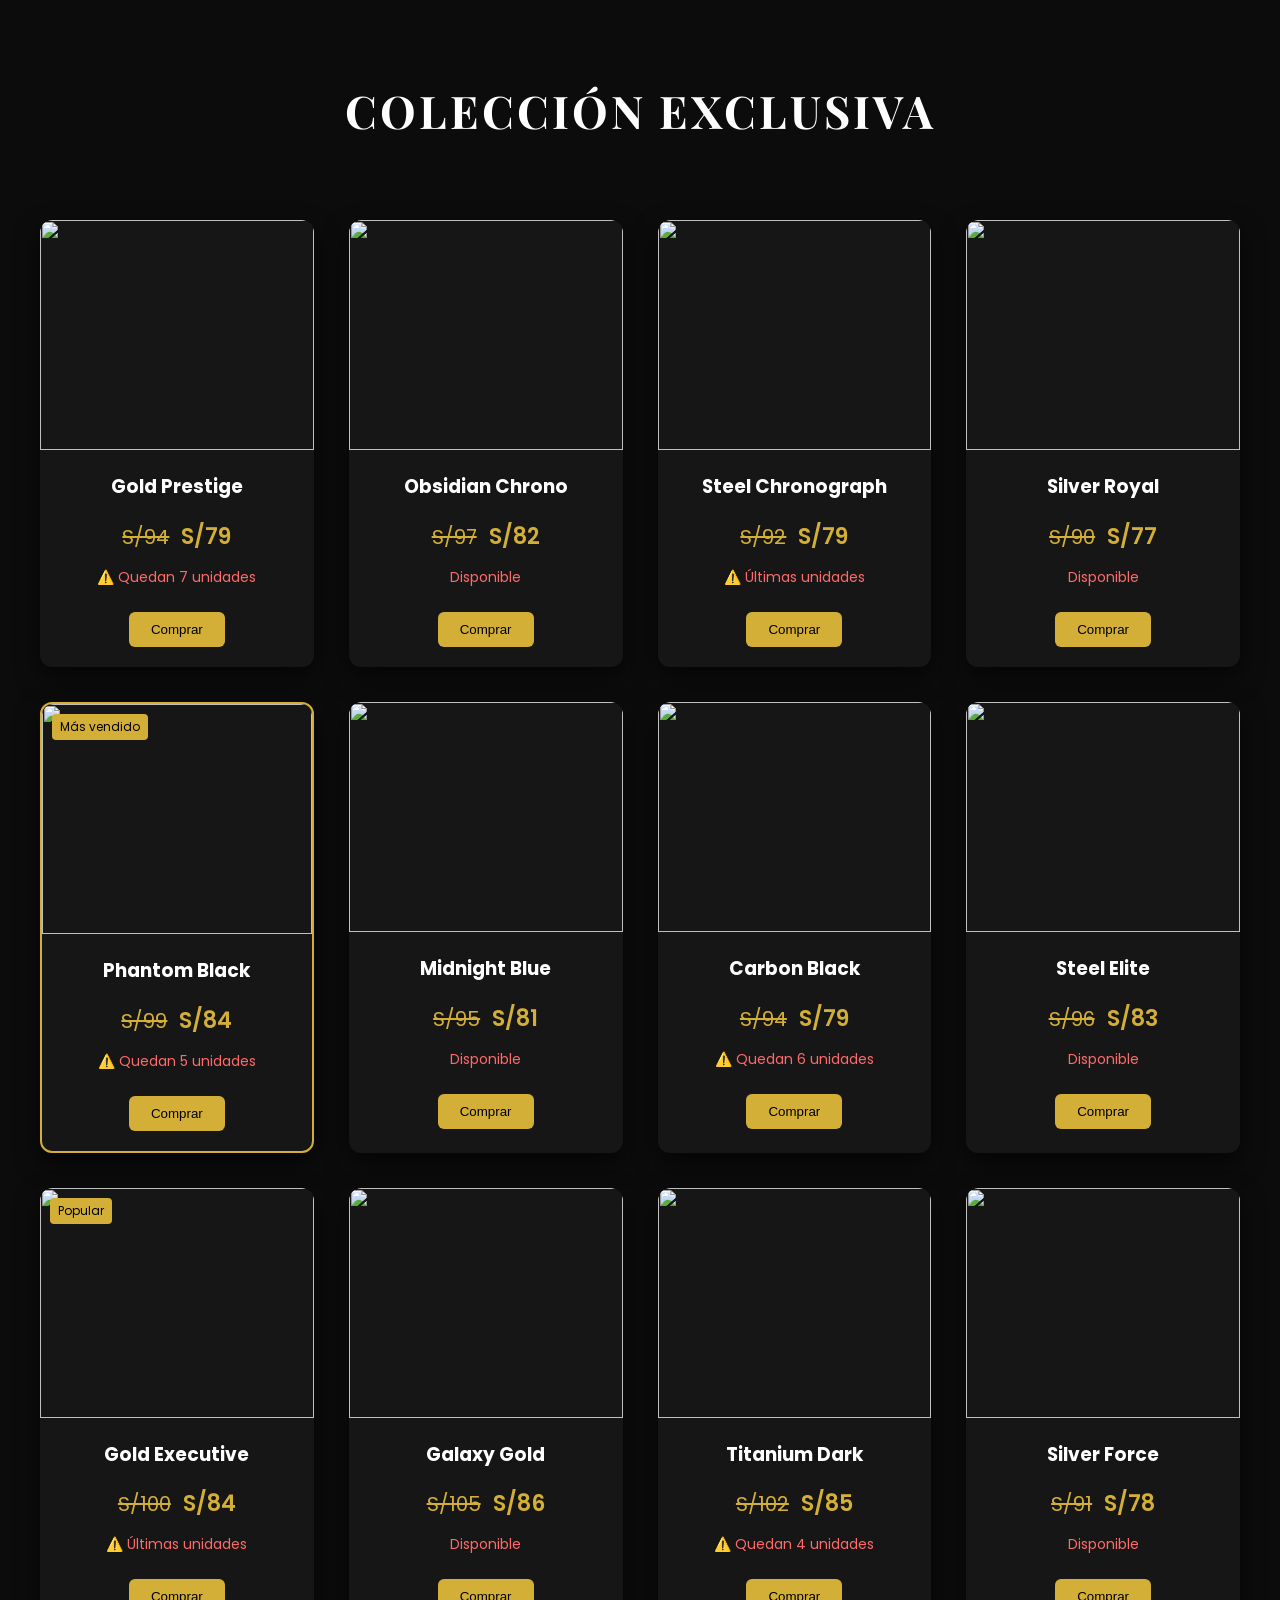
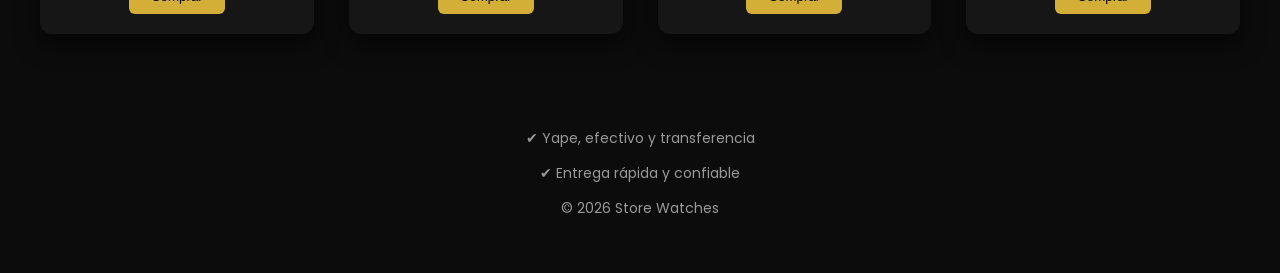
==== index.html @ d585da1f "Add files via upload" ====
<!DOCTYPE html>
<html lang="es">

<head>

<meta charset="UTF-8">
<meta name="viewport" content="width=device-width, initial-scale=1.0">

<title>EVAR | Catálogo</title>

<link rel="stylesheet" href="styles.css">

<link href="https://fonts.googleapis.com/css2?family=Poppins:wght@300;400;500&family=Playfair+Display:wght@600&display=swap" rel="stylesheet">

</head>

<body>

<header class="header">
<h1>COLECCIÓN EXCLUSIVA</h1>
</header>

<section class="catalogo">

<!-- 1 -->

<div class="producto">

<img src="img/reloj1.png">

<h3>Gold Prestige</h3>

<div class="precios">

<span class="precio-antiguo">S/94</span>
<span class="precio-nuevo">S/79</span>

</div>

<p class="stock">⚠️ Quedan 7 unidades</p>

<button onclick="comprar('Gold Prestige')">Comprar</button>

</div>

<!-- 2 -->

<div class="producto">

<img src="img/reloj2.png">

<h3>Obsidian Chrono</h3>

<div class="precios">

<span class="precio-antiguo">S/97</span>
<span class="precio-nuevo">S/82</span>

</div>

<p class="stock">Disponible</p>

<button onclick="comprar('Obsidian Chrono')">Comprar</button>

</div>

<!-- 3 -->

<div class="producto">

<img src="img/reloj3.png">

<h3>Steel Chronograph</h3>

<div class="precios">

<span class="precio-antiguo">S/92</span>
<span class="precio-nuevo">S/79</span>

</div>

<p class="stock">⚠️ Últimas unidades</p>

<button onclick="comprar('Steel Chronograph')">Comprar</button>

</div>

<!-- 4 -->

<div class="producto">

<img src="img/reloj4.png">

<h3>Silver Royal</h3>

<div class="precios">

<span class="precio-antiguo">S/90</span>
<span class="precio-nuevo">S/77</span>

</div>

<p class="stock">Disponible</p>

<button onclick="comprar('Silver Royal')">Comprar</button>

</div>

<!-- 5 DESTACADO -->

<div class="producto destacado">

<span class="badge">Más vendido</span>

<img src="img/reloj5.png">

<h3>Phantom Black</h3>

<div class="precios">

<span class="precio-antiguo">S/99</span>
<span class="precio-nuevo">S/84</span>

</div>

<p class="stock">⚠️ Quedan 5 unidades</p>

<button onclick="comprar('Phantom Black')">Comprar</button>

</div>

<!-- 6 -->

<div class="producto">

<img src="img/reloj6.png">

<h3>Midnight Blue</h3>

<div class="precios">

<span class="precio-antiguo">S/95</span>
<span class="precio-nuevo">S/81</span>

</div>

<p class="stock">Disponible</p>

<button onclick="comprar('Midnight Blue')">Comprar</button>

</div>

<!-- 7 -->

<div class="producto">

<img src="img/reloj7.png">

<h3>Carbon Black</h3>

<div class="precios">

<span class="precio-antiguo">S/94</span>
<span class="precio-nuevo">S/79</span>

</div>

<p class="stock">⚠️ Quedan 6 unidades</p>

<button onclick="comprar('Carbon Black')">Comprar</button>

</div>

<!-- 8 -->

<div class="producto">

<img src="img/reloj8.png">

<h3>Steel Elite</h3>

<div class="precios">

<span class="precio-antiguo">S/96</span>
<span class="precio-nuevo">S/83</span>

</div>

<p class="stock">Disponible</p>

<button onclick="comprar('Steel Elite')">Comprar</button>

</div>

<!-- 9 -->

<div class="producto">

<span class="badge">Popular</span>

<img src="img/reloj9.png">

<h3>Gold Executive</h3>

<div class="precios">

<span class="precio-antiguo">S/100</span>
<span class="precio-nuevo">S/84</span>

</div>

<p class="stock">⚠️ Últimas unidades</p>

<button onclick="comprar('Gold Executive')">Comprar</button>

</div>

<!-- 10 -->

<div class="producto">

<img src="img/reloj10.png">

<h3>Galaxy Gold</h3>

<div class="precios">

<span class="precio-antiguo">S/105</span>
<span class="precio-nuevo">S/86</span>

</div>

<p class="stock">Disponible</p>

<button onclick="comprar('Galaxy Gold')">Comprar</button>

</div>

<!-- 11 -->

<div class="producto">

<img src="img/reloj11.png">

<h3>Titanium Dark</h3>

<div class="precios">

<span class="precio-antiguo">S/102</span>
<span class="precio-nuevo">S/85</span>

</div>

<p class="stock">⚠️ Quedan 4 unidades</p>

<button onclick="comprar('Titanium Dark')">Comprar</button>

</div>

<!-- 12 -->

<div class="producto">

<img src="img/reloj12.png">

<h3>Silver Force</h3>

<div class="precios">

<span class="precio-antiguo">S/91</span>
<span class="precio-nuevo">S/78</span>

</div>

<p class="stock">Disponible</p>

<button onclick="comprar('Silver Force')">Comprar</button>

</div>

</section>

<footer>

<p>✔ Yape, efectivo y transferencia</p>
<p>✔ Entrega rápida y confiable</p>
<p>© 2026 Store Watches</p>

</footer>

<script src="script.js"></script>

</body>
</html>
---- styles.css ----
body{
background:#0c0c0c;
color:white;
font-family:Poppins;
margin:0;
}

/* encabezado */

.header{
text-align:center;
padding:50px 20px 10px;
}

.header h1{
font-family:Playfair Display;
font-size:45px;
letter-spacing:3px;
}

/* catálogo */

.catalogo{
display:grid;
grid-template-columns:repeat(auto-fit,minmax(250px,1fr));
gap:35px;
padding:40px;
max-width:1200px;
margin:auto;
}

/* tarjeta producto */

.producto{
background:#161616;
border-radius:12px;
text-align:center;
padding-bottom:20px;
box-shadow:0 10px 25px rgba(0,0,0,0.6);
position:relative;

/* evita que el zoom se salga */

overflow:hidden;
}

/* producto destacado */

.destacado{
border:2px solid #d4af37;
}

/* imagen reloj */

.producto img{
width:100%;
height:230px;
object-fit:cover;
border-radius:12px 12px 0 0;

transition:transform 0.45s ease;
}

/* efecto zoom SOLO en la imagen */

.producto:hover img{
transform:scale(1.15);
}

/* nombre reloj */

.producto h3{
margin-top:15px;
}

/* precios */

.precios{
margin:10px 0;
}

.precio-antiguo{
text-decoration:line-through;
color:#d4af37;
font-size:20px;
margin-right:8px;
}

.precio-nuevo{
color:#d4af37;
font-size:22px;
font-weight:600;
}

/* stock */

.stock{
color:#ff6a6a;
font-size:14px;
}

/* botón comprar */

button{
background:#d4af37;
border:none;
padding:10px 22px;
border-radius:6px;
cursor:pointer;
font-weight:500;
margin-top:10px;
transition:0.3s;
}

button:hover{
background:#f1c94c;
}

/* etiqueta popular */

.badge{
position:absolute;
top:10px;
left:10px;
background:#d4af37;
color:black;
padding:4px 8px;
font-size:12px;
border-radius:4px;
}

/* footer */

footer{
text-align:center;
padding:40px;
color:#999;
font-size:14px;
}
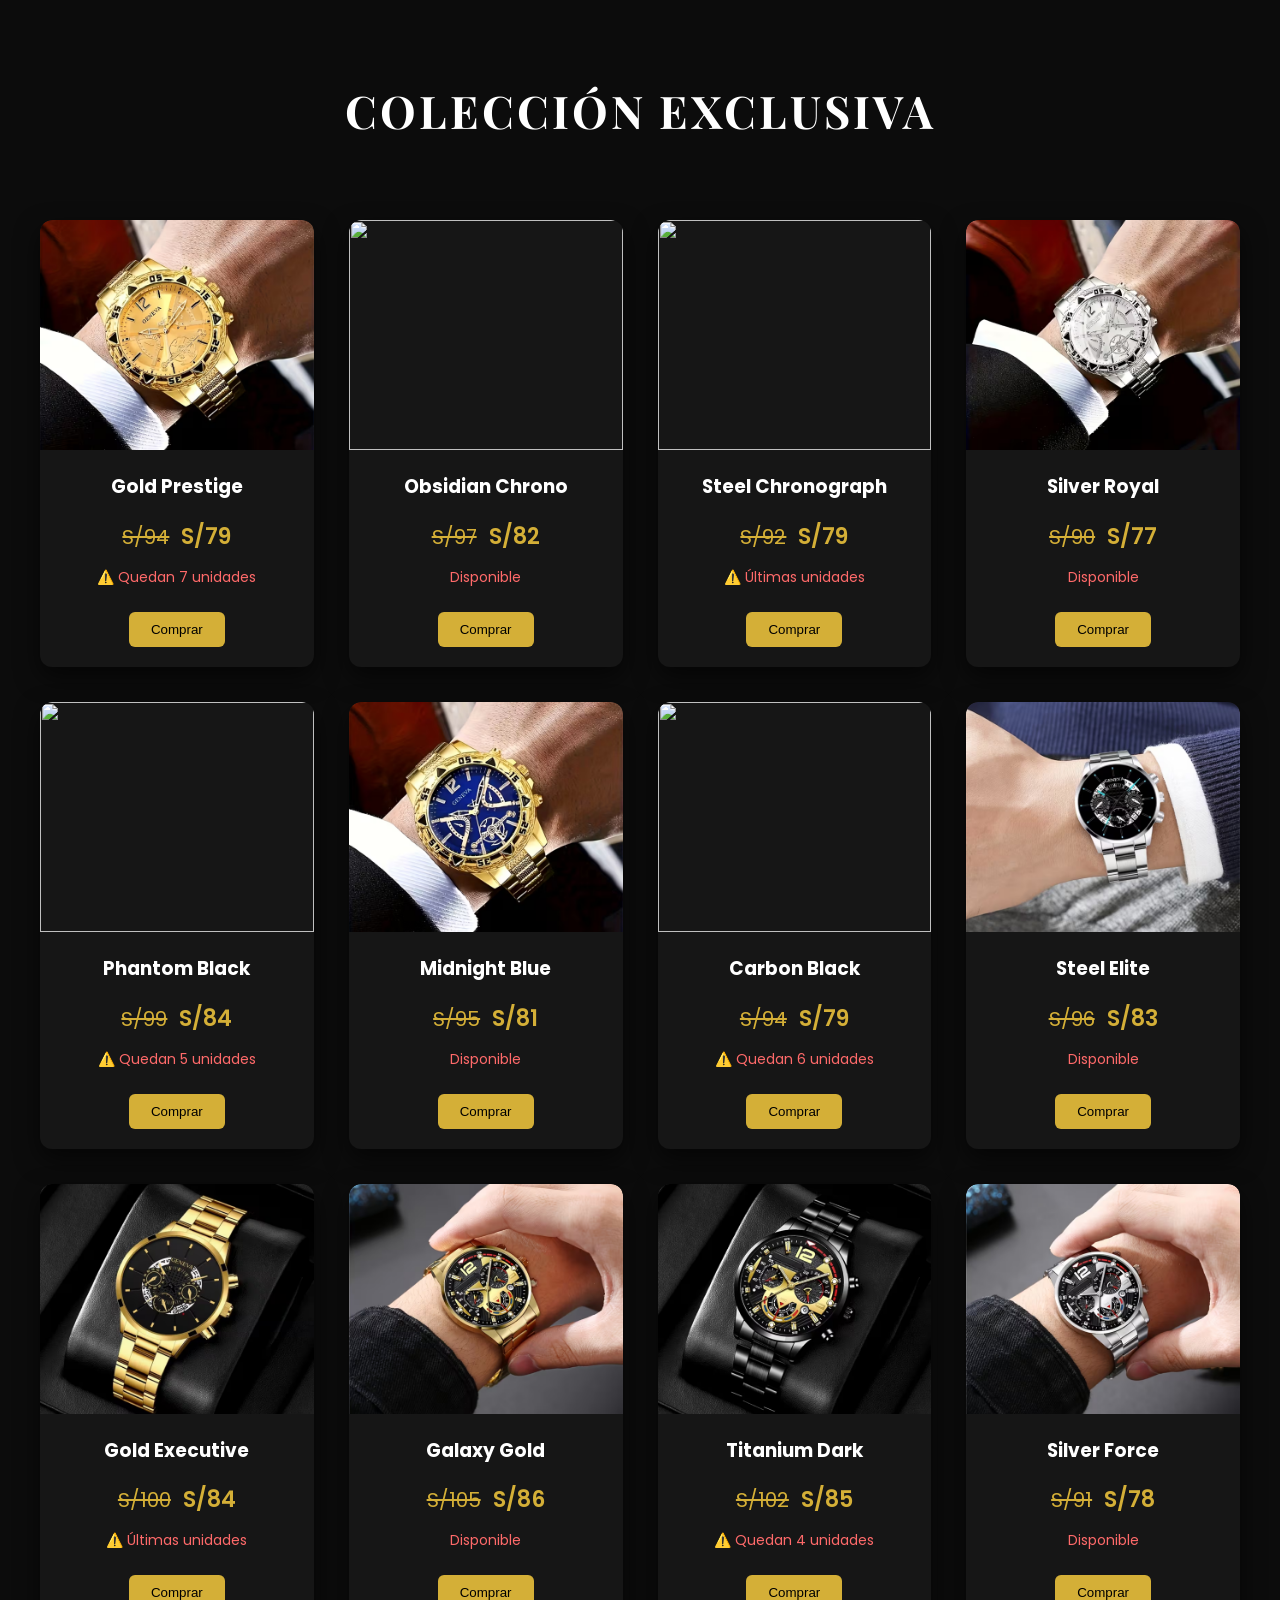
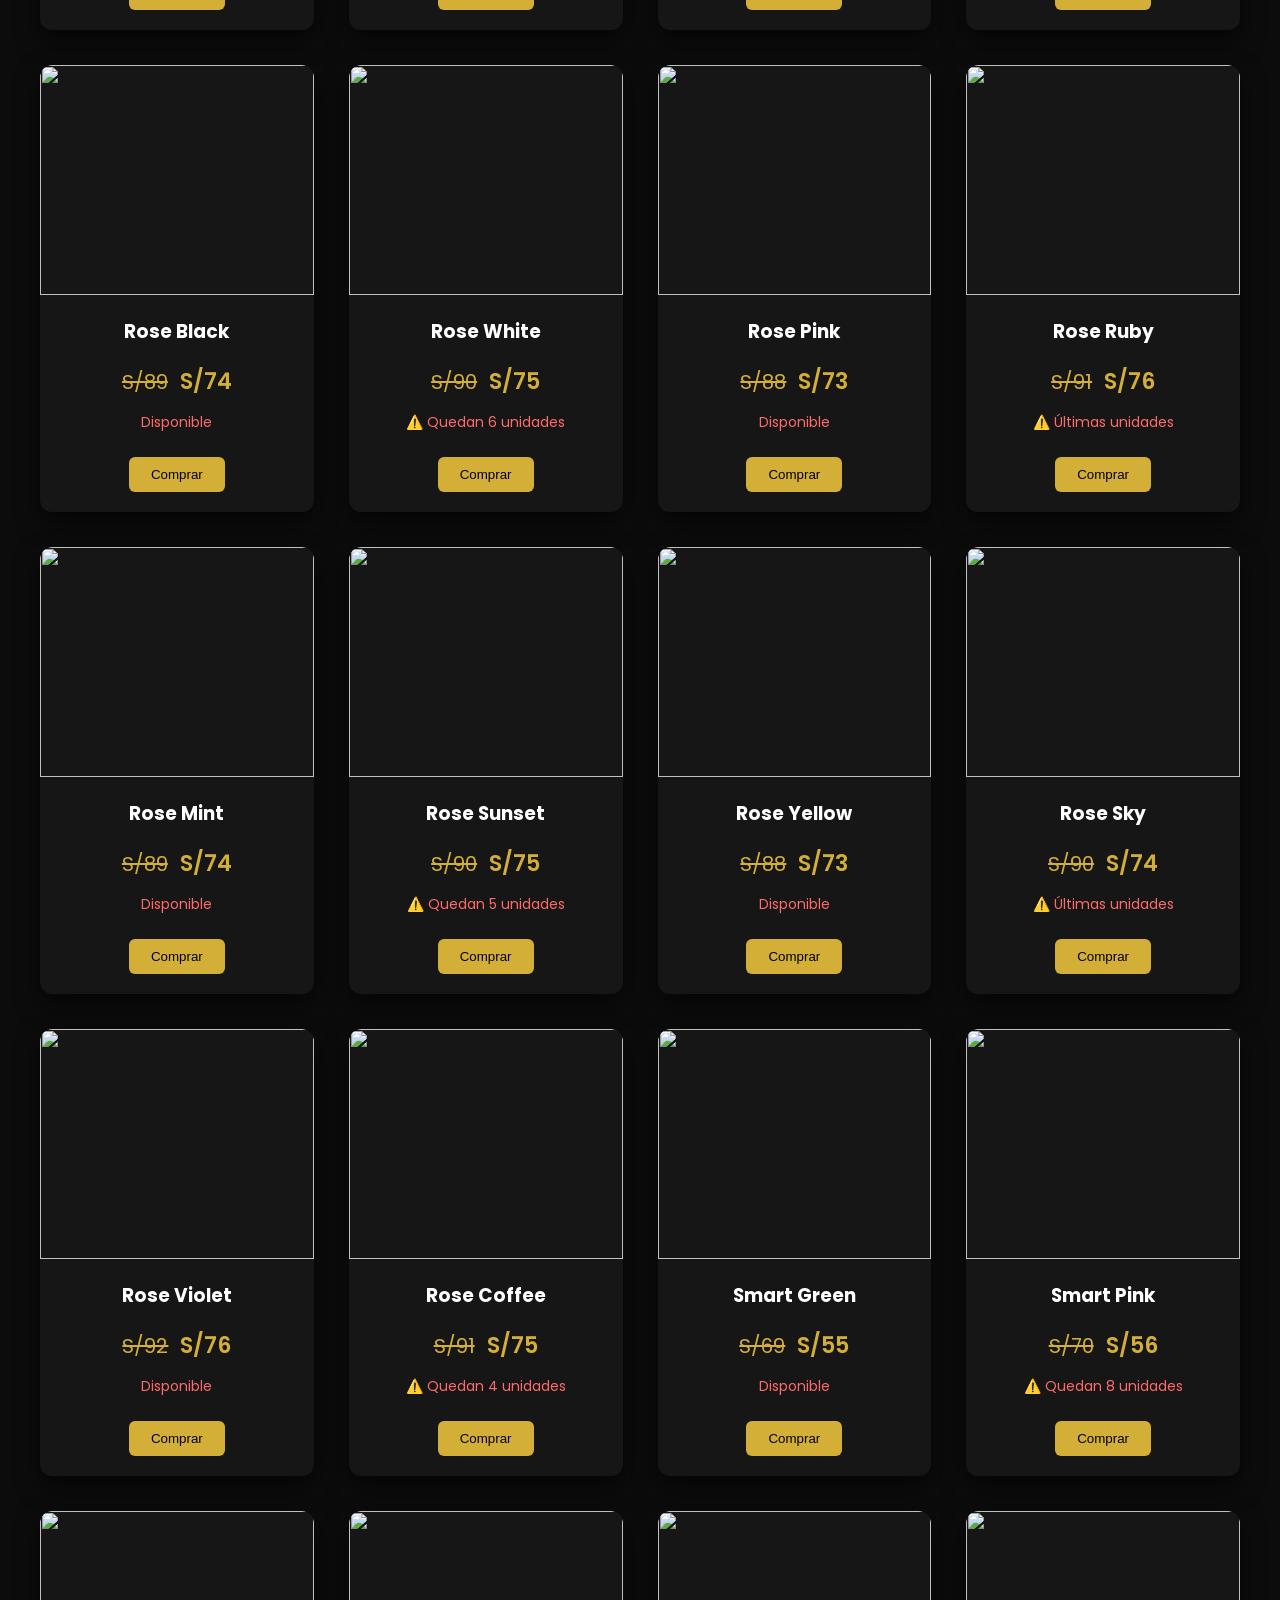
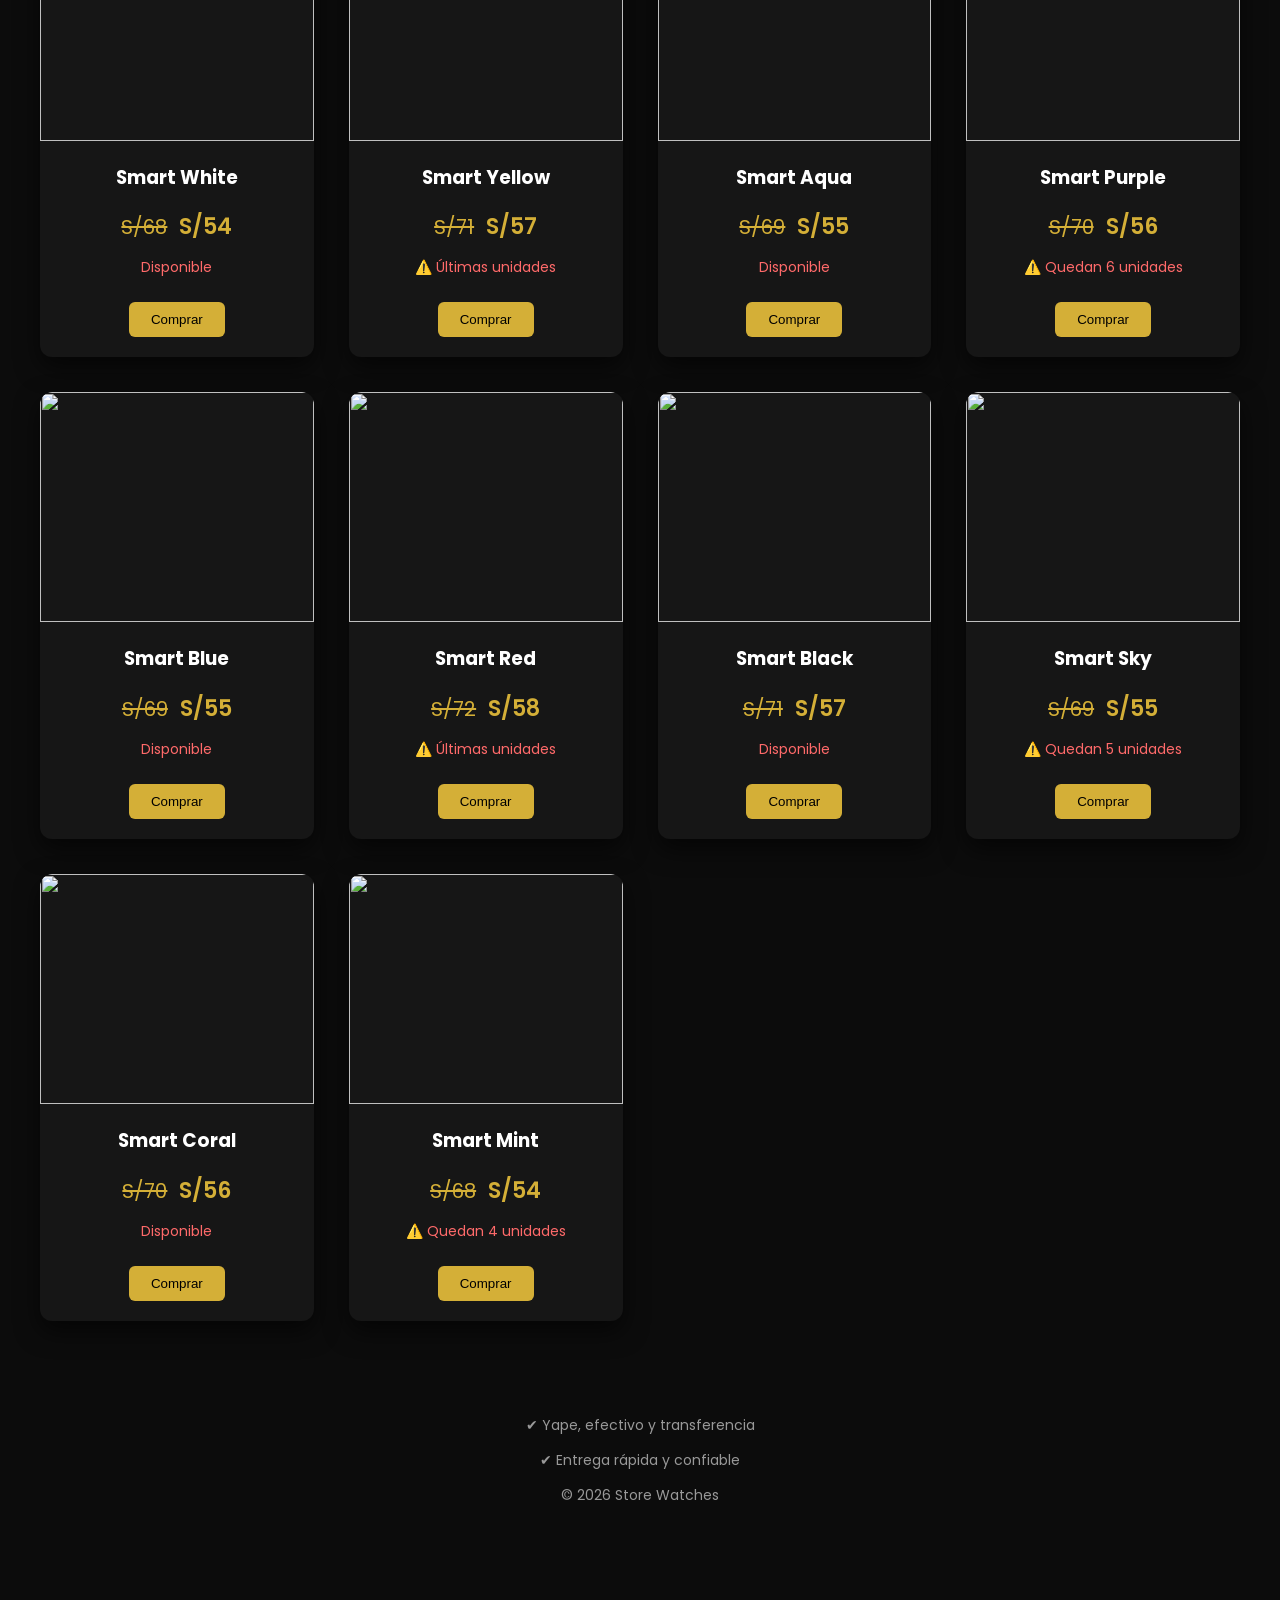
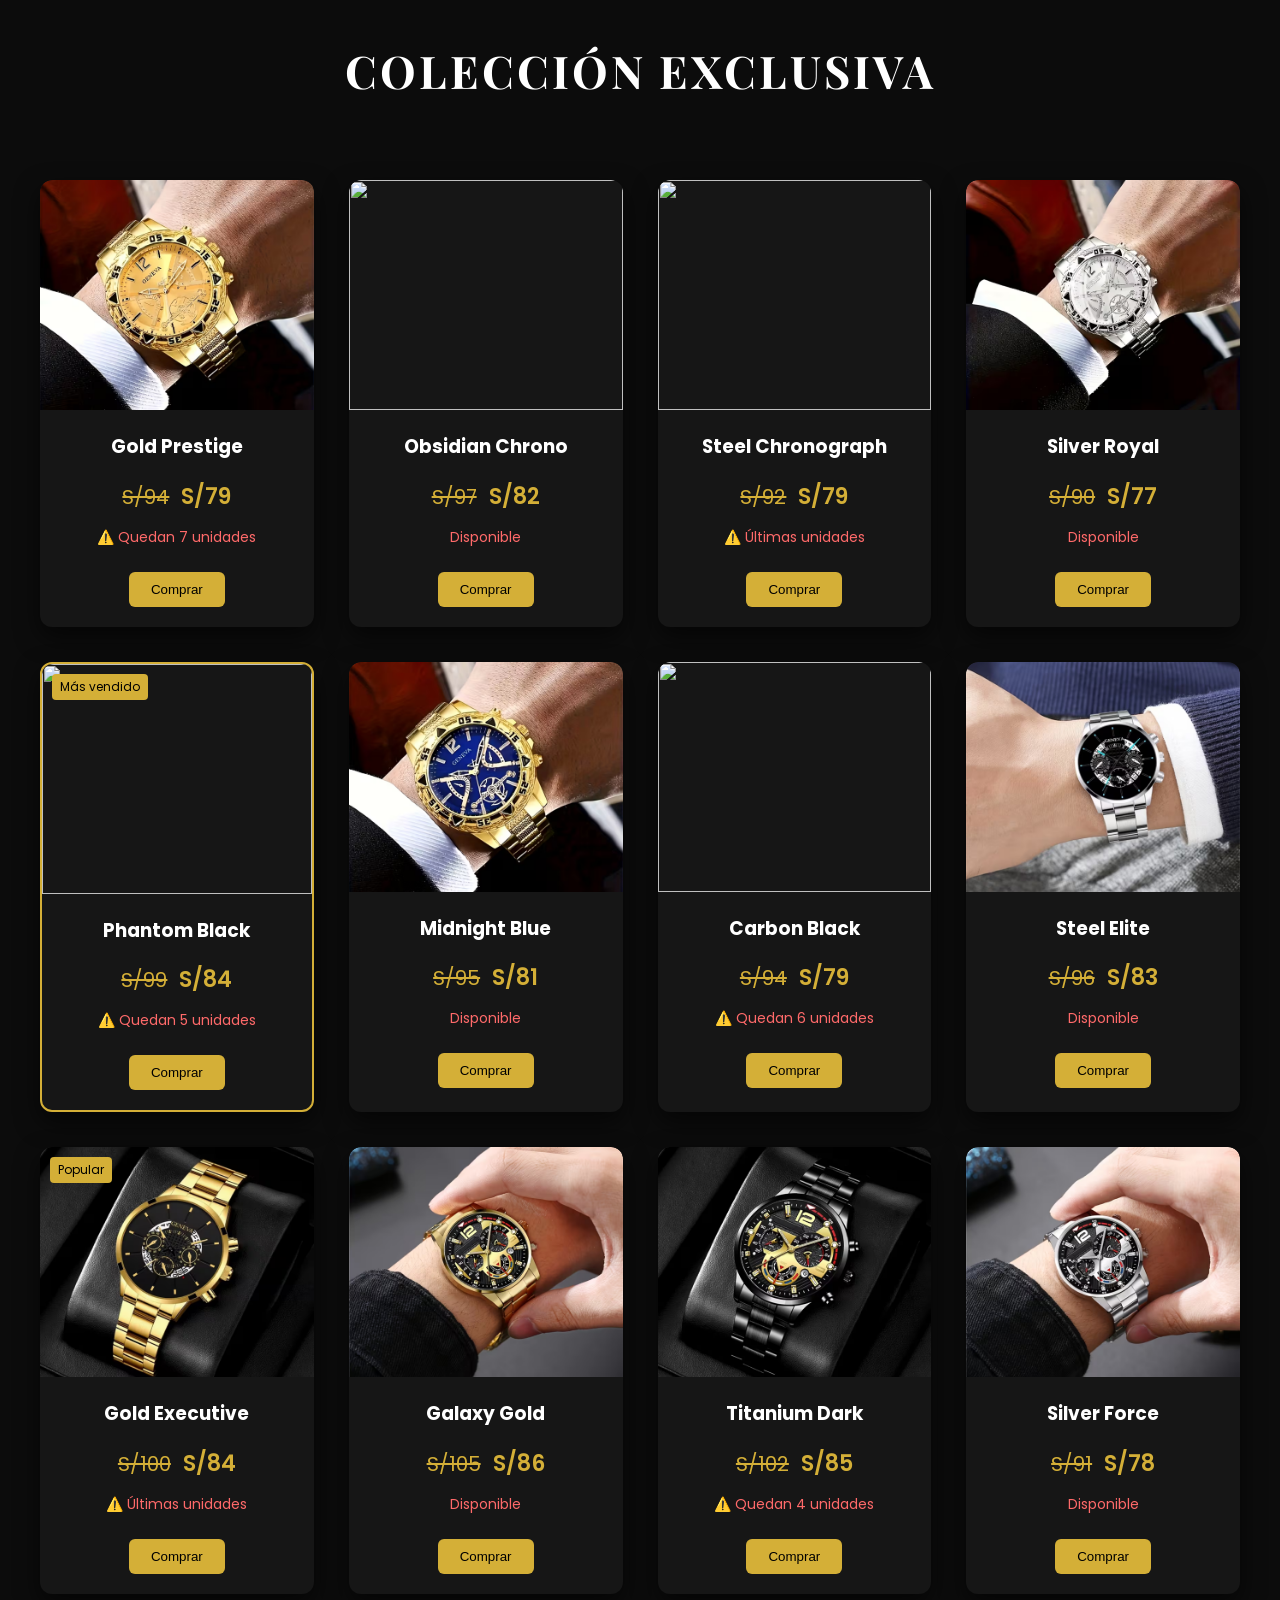
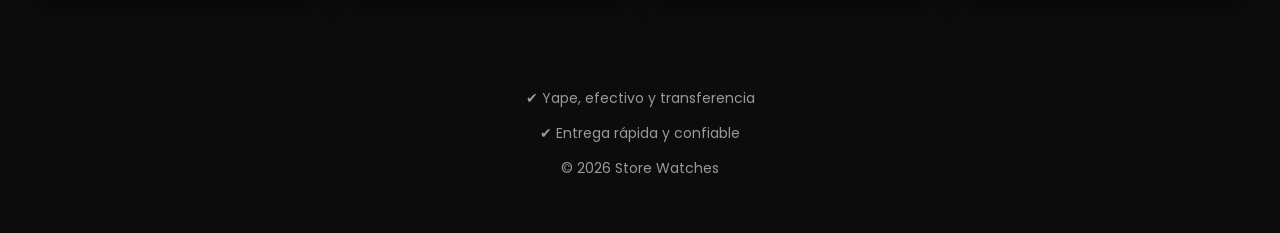
==== commit 278cd069: "Update index.html" ====
--- a/index.html
+++ b/index.html
@@ -6,7 +6,7 @@
 <meta charset="UTF-8">
 <meta name="viewport" content="width=device-width, initial-scale=1.0">
 
-<title>EVAR | Catálogo</title>
+<title>Reloj | Catálogo</title>
 
 <link rel="stylesheet" href="styles.css">
 
@@ -108,9 +108,7 @@
 
 <!-- 5 DESTACADO -->
 
-<div class="producto destacado">
-
-<span class="badge">Más vendido</span>
+<div class="producto">
 
 <img src="img/reloj5.png">
 
@@ -196,8 +194,6 @@
 
 <div class="producto">
 
-<span class="badge">Popular</span>
-
 <img src="img/reloj9.png">
 
 <h3>Gold Executive</h3>
@@ -275,6 +271,468 @@
 <p class="stock">Disponible</p>
 
 <button onclick="comprar('Silver Force')">Comprar</button>
+
+</div>
+
+<!-- 13 -->
+
+<div class="producto dama">
+
+<img src="img/reloj13.png">
+
+<h3>Rose Black</h3>
+
+<div class="precios">
+
+<span class="precio-antiguo">S/89</span>
+<span class="precio-nuevo">S/74</span>
+
+</div>
+
+<p class="stock">Disponible</p>
+
+<button onclick="comprar('Rose Black')">Comprar</button>
+
+</div>
+
+<!-- 14 -->
+
+<div class="producto dama">
+
+<img src="img/reloj14.png">
+
+<h3>Rose White</h3>
+
+<div class="precios">
+
+<span class="precio-antiguo">S/90</span>
+<span class="precio-nuevo">S/75</span>
+
+</div>
+
+<p class="stock">⚠️ Quedan 6 unidades</p>
+
+<button onclick="comprar('Rose White')">Comprar</button>
+
+</div>
+
+<!-- 15 -->
+
+<div class="producto dama">
+
+<img src="img/reloj15.png">
+
+<h3>Rose Pink</h3>
+
+<div class="precios">
+
+<span class="precio-antiguo">S/88</span>
+<span class="precio-nuevo">S/73</span>
+
+</div>
+
+<p class="stock">Disponible</p>
+
+<button onclick="comprar('Rose Pink')">Comprar</button>
+
+</div>
+
+<!-- 16 -->
+
+<div class="producto dama">
+
+<img src="img/reloj16.png">
+
+<h3>Rose Ruby</h3>
+
+<div class="precios">
+
+<span class="precio-antiguo">S/91</span>
+<span class="precio-nuevo">S/76</span>
+
+</div>
+
+<p class="stock">⚠️ Últimas unidades</p>
+
+<button onclick="comprar('Rose Ruby')">Comprar</button>
+
+</div>
+
+<!-- 17 -->
+
+<div class="producto dama">
+
+<img src="img/reloj17.png">
+
+<h3>Rose Mint</h3>
+
+<div class="precios">
+
+<span class="precio-antiguo">S/89</span>
+<span class="precio-nuevo">S/74</span>
+
+</div>
+
+<p class="stock">Disponible</p>
+
+<button onclick="comprar('Rose Mint')">Comprar</button>
+
+</div>
+
+<!-- 18 -->
+
+<div class="producto dama">
+
+<img src="img/reloj18.png">
+
+<h3>Rose Sunset</h3>
+
+<div class="precios">
+
+<span class="precio-antiguo">S/90</span>
+<span class="precio-nuevo">S/75</span>
+
+</div>
+
+<p class="stock">⚠️ Quedan 5 unidades</p>
+
+<button onclick="comprar('Rose Sunset')">Comprar</button>
+
+</div>
+
+<!-- 19 -->
+
+<div class="producto dama">
+
+<img src="img/reloj19.png">
+
+<h3>Rose Yellow</h3>
+
+<div class="precios">
+
+<span class="precio-antiguo">S/88</span>
+<span class="precio-nuevo">S/73</span>
+
+</div>
+
+<p class="stock">Disponible</p>
+
+<button onclick="comprar('Rose Yellow')">Comprar</button>
+
+</div>
+
+<!-- 20 -->
+
+<div class="producto dama">
+
+<img src="img/reloj20.png">
+
+<h3>Rose Sky</h3>
+
+<div class="precios">
+
+<span class="precio-antiguo">S/90</span>
+<span class="precio-nuevo">S/74</span>
+
+</div>
+
+<p class="stock">⚠️ Últimas unidades</p>
+
+<button onclick="comprar('Rose Sky')">Comprar</button>
+
+</div>
+
+<!-- 21 -->
+
+<div class="producto dama">
+
+<img src="img/reloj21.png">
+
+<h3>Rose Violet</h3>
+
+<div class="precios">
+
+<span class="precio-antiguo">S/92</span>
+<span class="precio-nuevo">S/76</span>
+
+</div>
+
+<p class="stock">Disponible</p>
+
+<button onclick="comprar('Rose Violet')">Comprar</button>
+
+</div>
+
+<!-- 22 -->
+
+<div class="producto dama">
+
+<img src="img/reloj22.png">
+
+<h3>Rose Coffee</h3>
+
+<div class="precios">
+
+<span class="precio-antiguo">S/91</span>
+<span class="precio-nuevo">S/75</span>
+
+</div>
+
+<p class="stock">⚠️ Quedan 4 unidades</p>
+
+<button onclick="comprar('Rose Coffee')">Comprar</button>
+
+</div>
+
+<!-- 23 -->
+
+<div class="producto nino">
+
+<img src="img/reloj23.png">
+
+<h3>Smart Green</h3>
+
+<div class="precios">
+
+<span class="precio-antiguo">S/69</span>
+<span class="precio-nuevo">S/55</span>
+
+</div>
+
+<p class="stock">Disponible</p>
+
+<button onclick="comprar('Smart Green')">Comprar</button>
+
+</div>
+
+<!-- 24 -->
+
+<div class="producto nino">
+
+<img src="img/reloj24.png">
+
+<h3>Smart Pink</h3>
+
+<div class="precios">
+
+<span class="precio-antiguo">S/70</span>
+<span class="precio-nuevo">S/56</span>
+
+</div>
+
+<p class="stock">⚠️ Quedan 8 unidades</p>
+
+<button onclick="comprar('Smart Pink')">Comprar</button>
+
+</div>
+
+<!-- 25 -->
+
+<div class="producto nino">
+
+<img src="img/reloj25.png">
+
+<h3>Smart White</h3>
+
+<div class="precios">
+
+<span class="precio-antiguo">S/68</span>
+<span class="precio-nuevo">S/54</span>
+
+</div>
+
+<p class="stock">Disponible</p>
+
+<button onclick="comprar('Smart White')">Comprar</button>
+
+</div>
+
+<!-- 26 -->
+
+<div class="producto nino">
+
+<img src="img/reloj26.png">
+
+<h3>Smart Yellow</h3>
+
+<div class="precios">
+
+<span class="precio-antiguo">S/71</span>
+<span class="precio-nuevo">S/57</span>
+
+</div>
+
+<p class="stock">⚠️ Últimas unidades</p>
+
+<button onclick="comprar('Smart Yellow')">Comprar</button>
+
+</div>
+
+<!-- 27 -->
+
+<div class="producto nino">
+
+<img src="img/reloj27.png">
+
+<h3>Smart Aqua</h3>
+
+<div class="precios">
+
+<span class="precio-antiguo">S/69</span>
+<span class="precio-nuevo">S/55</span>
+
+</div>
+
+<p class="stock">Disponible</p>
+
+<button onclick="comprar('Smart Aqua')">Comprar</button>
+
+</div>
+
+<!-- 28 -->
+
+<div class="producto nino">
+
+<img src="img/reloj28.png">
+
+<h3>Smart Purple</h3>
+
+<div class="precios">
+
+<span class="precio-antiguo">S/70</span>
+<span class="precio-nuevo">S/56</span>
+
+</div>
+
+<p class="stock">⚠️ Quedan 6 unidades</p>
+
+<button onclick="comprar('Smart Purple')">Comprar</button>
+
+</div>
+
+<!-- 29 -->
+
+<div class="producto nino">
+
+<img src="img/reloj29.png">
+
+<h3>Smart Blue</h3>
+
+<div class="precios">
+
+<span class="precio-antiguo">S/69</span>
+<span class="precio-nuevo">S/55</span>
+
+</div>
+
+<p class="stock">Disponible</p>
+
+<button onclick="comprar('Smart Blue')">Comprar</button>
+
+</div>
+
+<!-- 30 -->
+
+<div class="producto nino">
+
+<img src="img/reloj30.png">
+
+<h3>Smart Red</h3>
+
+<div class="precios">
+
+<span class="precio-antiguo">S/72</span>
+<span class="precio-nuevo">S/58</span>
+
+</div>
+
+<p class="stock">⚠️ Últimas unidades</p>
+
+<button onclick="comprar('Smart Red')">Comprar</button>
+
+</div>
+
+<!-- 31 -->
+
+<div class="producto nino">
+
+<img src="img/reloj31.png">
+
+<h3>Smart Black</h3>
+
+<div class="precios">
+
+<span class="precio-antiguo">S/71</span>
+<span class="precio-nuevo">S/57</span>
+
+</div>
+
+<p class="stock">Disponible</p>
+
+<button onclick="comprar('Smart Black')">Comprar</button>
+
+</div>
+
+<!-- 32 -->
+
+<div class="producto nino">
+
+<img src="img/reloj32.png">
+
+<h3>Smart Sky</h3>
+
+<div class="precios">
+
+<span class="precio-antiguo">S/69</span>
+<span class="precio-nuevo">S/55</span>
+
+</div>
+
+<p class="stock">⚠️ Quedan 5 unidades</p>
+
+<button onclick="comprar('Smart Sky')">Comprar</button>
+
+</div>
+
+<!-- 33 -->
+
+<div class="producto nino">
+
+<img src="img/reloj33.png">
+
+<h3>Smart Coral</h3>
+
+<div class="precios">
+
+<span class="precio-antiguo">S/70</span>
+<span class="precio-nuevo">S/56</span>
+
+</div>
+
+<p class="stock">Disponible</p>
+
+<button onclick="comprar('Smart Coral')">Comprar</button>
+
+</div>
+
+<!-- 34 -->
+
+<div class="producto nino">
+
+<img src="img/reloj34.png">
+
+<h3>Smart Mint</h3>
+
+<div class="precios">
+
+<span class="precio-antiguo">S/68</span>
+<span class="precio-nuevo">S/54</span>
+
+</div>
+
+<p class="stock">⚠️ Quedan 4 unidades</p>
+
+<button onclick="comprar('Smart Mint')">Comprar</button>
 
 </div>
 
@@ -291,4 +749,297 @@
 <script src="script.js"></script>
 
 </body>
-</html>+</html><!DOCTYPE html>
+<html lang="es">
+
+<head>
+
+<meta charset="UTF-8">
+<meta name="viewport" content="width=device-width, initial-scale=1.0">
+
+<title>EVAR | Catálogo</title>
+
+<link rel="stylesheet" href="styles.css">
+
+<link href="https://fonts.googleapis.com/css2?family=Poppins:wght@300;400;500&family=Playfair+Display:wght@600&display=swap" rel="stylesheet">
+
+</head>
+
+<body>
+
+<header class="header">
+<h1>COLECCIÓN EXCLUSIVA</h1>
+</header>
+
+<section class="catalogo">
+
+<!-- 1 -->
+
+<div class="producto">
+
+<img src="img/reloj1.png">
+
+<h3>Gold Prestige</h3>
+
+<div class="precios">
+
+<span class="precio-antiguo">S/94</span>
+<span class="precio-nuevo">S/79</span>
+
+</div>
+
+<p class="stock">⚠️ Quedan 7 unidades</p>
+
+<button onclick="comprar('Gold Prestige')">Comprar</button>
+
+</div>
+
+<!-- 2 -->
+
+<div class="producto">
+
+<img src="img/reloj2.png">
+
+<h3>Obsidian Chrono</h3>
+
+<div class="precios">
+
+<span class="precio-antiguo">S/97</span>
+<span class="precio-nuevo">S/82</span>
+
+</div>
+
+<p class="stock">Disponible</p>
+
+<button onclick="comprar('Obsidian Chrono')">Comprar</button>
+
+</div>
+
+<!-- 3 -->
+
+<div class="producto">
+
+<img src="img/reloj3.png">
+
+<h3>Steel Chronograph</h3>
+
+<div class="precios">
+
+<span class="precio-antiguo">S/92</span>
+<span class="precio-nuevo">S/79</span>
+
+</div>
+
+<p class="stock">⚠️ Últimas unidades</p>
+
+<button onclick="comprar('Steel Chronograph')">Comprar</button>
+
+</div>
+
+<!-- 4 -->
+
+<div class="producto">
+
+<img src="img/reloj4.png">
+
+<h3>Silver Royal</h3>
+
+<div class="precios">
+
+<span class="precio-antiguo">S/90</span>
+<span class="precio-nuevo">S/77</span>
+
+</div>
+
+<p class="stock">Disponible</p>
+
+<button onclick="comprar('Silver Royal')">Comprar</button>
+
+</div>
+
+<!-- 5 DESTACADO -->
+
+<div class="producto destacado">
+
+<span class="badge">Más vendido</span>
+
+<img src="img/reloj5.png">
+
+<h3>Phantom Black</h3>
+
+<div class="precios">
+
+<span class="precio-antiguo">S/99</span>
+<span class="precio-nuevo">S/84</span>
+
+</div>
+
+<p class="stock">⚠️ Quedan 5 unidades</p>
+
+<button onclick="comprar('Phantom Black')">Comprar</button>
+
+</div>
+
+<!-- 6 -->
+
+<div class="producto">
+
+<img src="img/reloj6.png">
+
+<h3>Midnight Blue</h3>
+
+<div class="precios">
+
+<span class="precio-antiguo">S/95</span>
+<span class="precio-nuevo">S/81</span>
+
+</div>
+
+<p class="stock">Disponible</p>
+
+<button onclick="comprar('Midnight Blue')">Comprar</button>
+
+</div>
+
+<!-- 7 -->
+
+<div class="producto">
+
+<img src="img/reloj7.png">
+
+<h3>Carbon Black</h3>
+
+<div class="precios">
+
+<span class="precio-antiguo">S/94</span>
+<span class="precio-nuevo">S/79</span>
+
+</div>
+
+<p class="stock">⚠️ Quedan 6 unidades</p>
+
+<button onclick="comprar('Carbon Black')">Comprar</button>
+
+</div>
+
+<!-- 8 -->
+
+<div class="producto">
+
+<img src="img/reloj8.png">
+
+<h3>Steel Elite</h3>
+
+<div class="precios">
+
+<span class="precio-antiguo">S/96</span>
+<span class="precio-nuevo">S/83</span>
+
+</div>
+
+<p class="stock">Disponible</p>
+
+<button onclick="comprar('Steel Elite')">Comprar</button>
+
+</div>
+
+<!-- 9 -->
+
+<div class="producto">
+
+<span class="badge">Popular</span>
+
+<img src="img/reloj9.png">
+
+<h3>Gold Executive</h3>
+
+<div class="precios">
+
+<span class="precio-antiguo">S/100</span>
+<span class="precio-nuevo">S/84</span>
+
+</div>
+
+<p class="stock">⚠️ Últimas unidades</p>
+
+<button onclick="comprar('Gold Executive')">Comprar</button>
+
+</div>
+
+<!-- 10 -->
+
+<div class="producto">
+
+<img src="img/reloj10.png">
+
+<h3>Galaxy Gold</h3>
+
+<div class="precios">
+
+<span class="precio-antiguo">S/105</span>
+<span class="precio-nuevo">S/86</span>
+
+</div>
+
+<p class="stock">Disponible</p>
+
+<button onclick="comprar('Galaxy Gold')">Comprar</button>
+
+</div>
+
+<!-- 11 -->
+
+<div class="producto">
+
+<img src="img/reloj11.png">
+
+<h3>Titanium Dark</h3>
+
+<div class="precios">
+
+<span class="precio-antiguo">S/102</span>
+<span class="precio-nuevo">S/85</span>
+
+</div>
+
+<p class="stock">⚠️ Quedan 4 unidades</p>
+
+<button onclick="comprar('Titanium Dark')">Comprar</button>
+
+</div>
+
+<!-- 12 -->
+
+<div class="producto">
+
+<img src="img/reloj12.png">
+
+<h3>Silver Force</h3>
+
+<div class="precios">
+
+<span class="precio-antiguo">S/91</span>
+<span class="precio-nuevo">S/78</span>
+
+</div>
+
+<p class="stock">Disponible</p>
+
+<button onclick="comprar('Silver Force')">Comprar</button>
+
+</div>
+
+</section>
+
+<footer>
+
+<p>✔ Yape, efectivo y transferencia</p>
+<p>✔ Entrega rápida y confiable</p>
+<p>© 2026 Store Watches</p>
+
+</footer>
+
+<script src="script.js"></script>
+
+</body>
+</html>
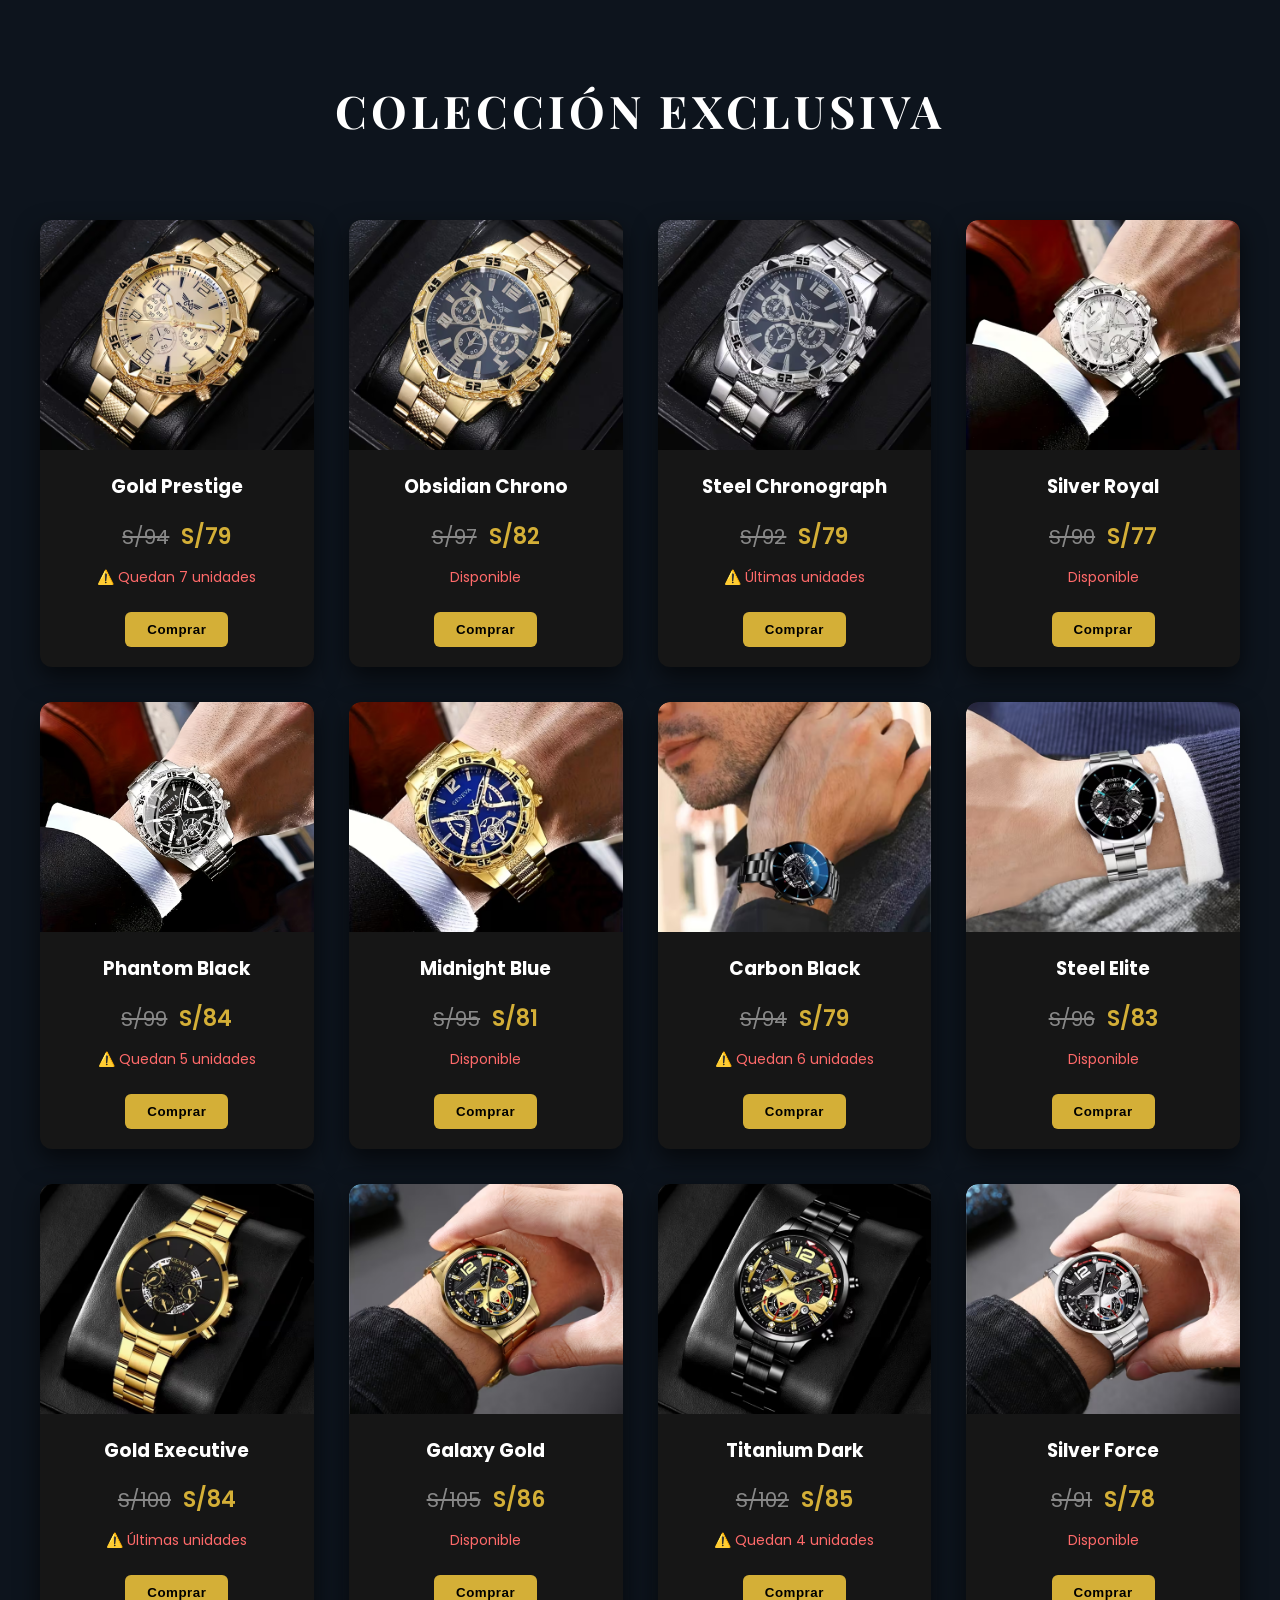
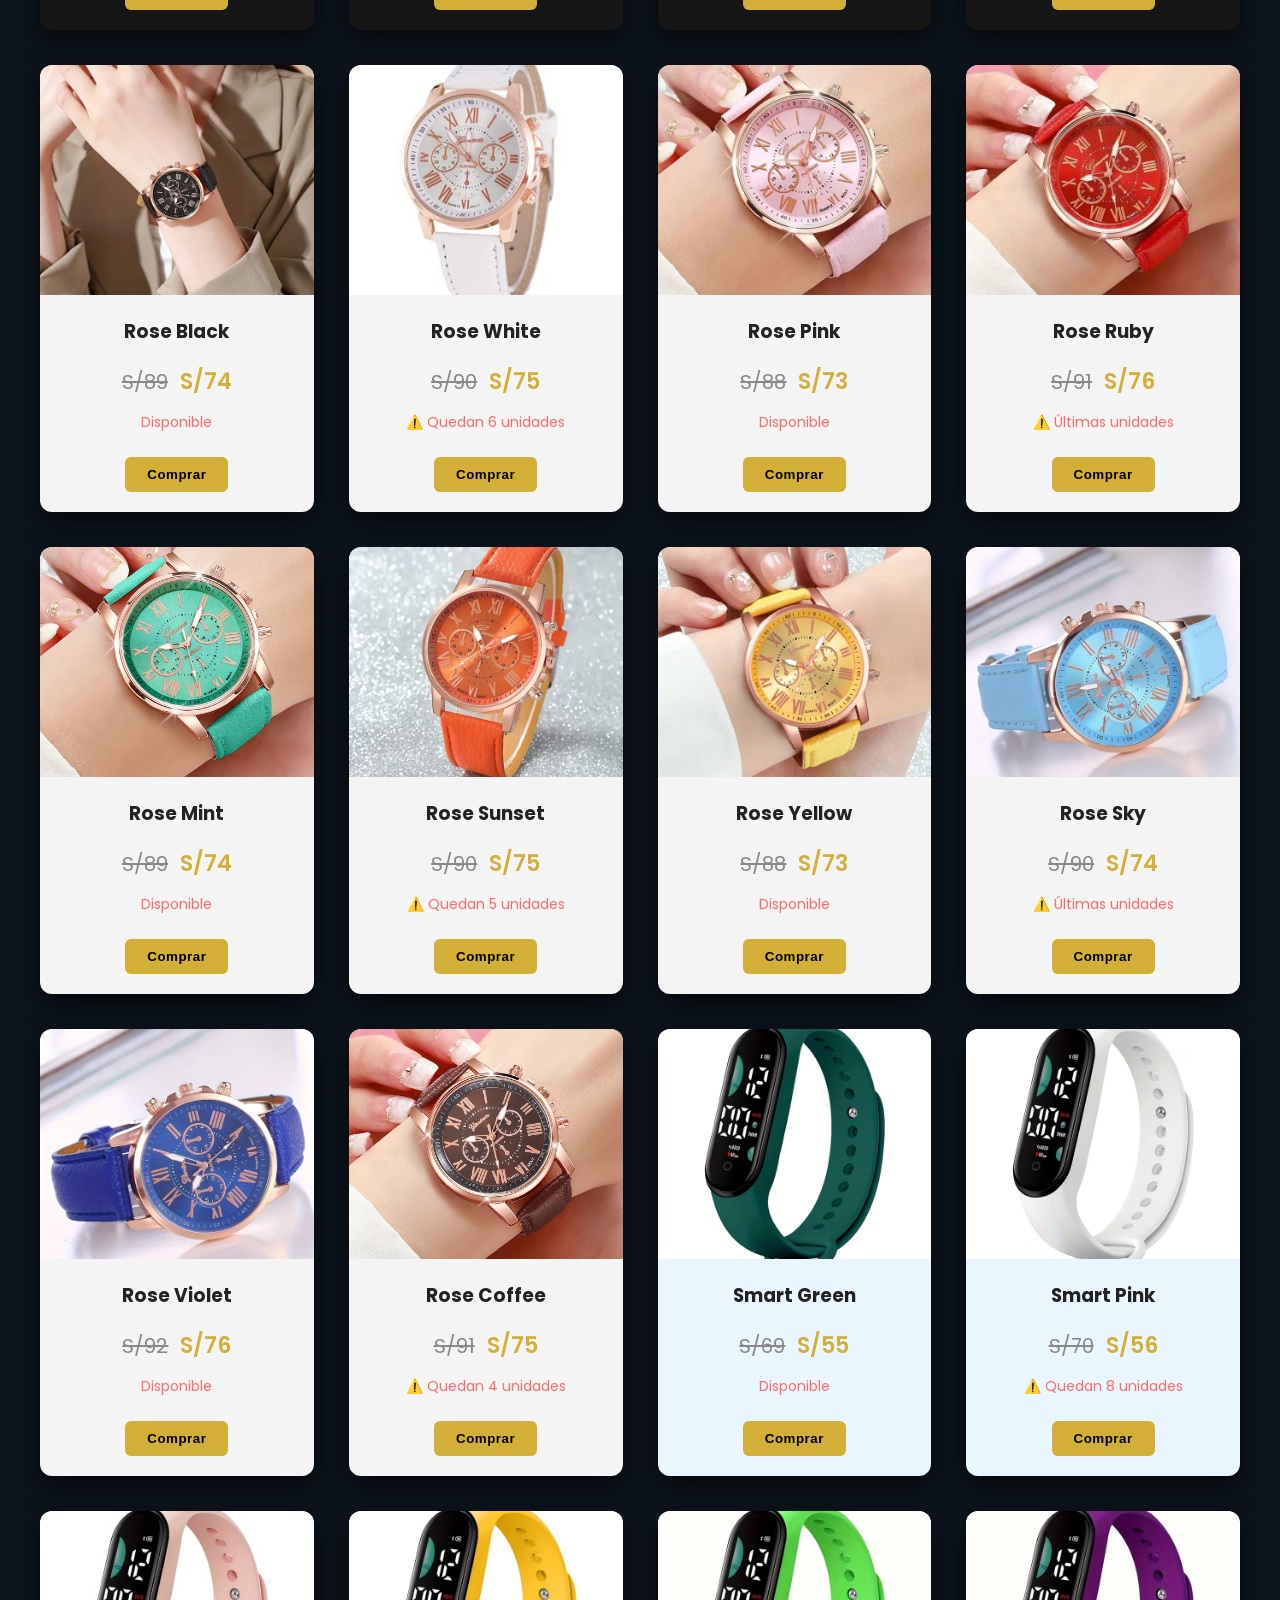
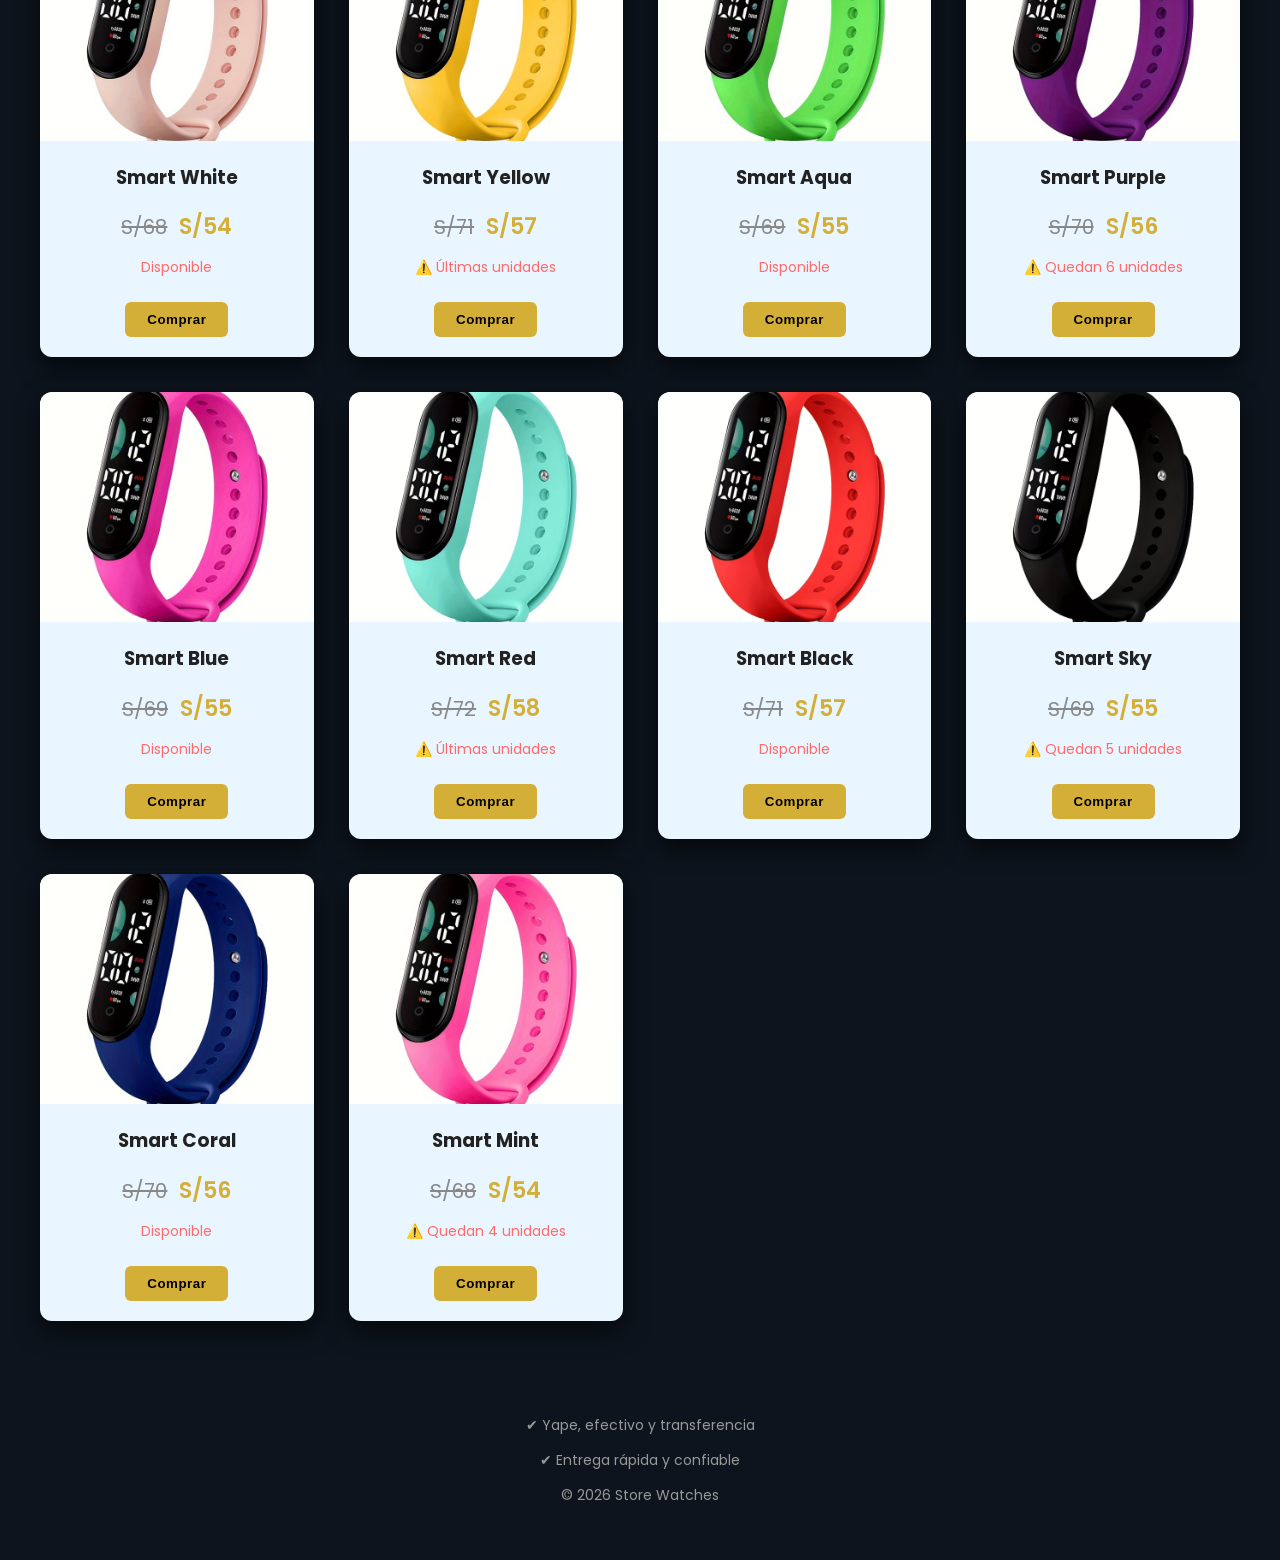
==== commit 831e2274: "Update index.html" ====
--- a/index.html
+++ b/index.html
@@ -6,9 +6,35 @@
 <meta charset="UTF-8">
 <meta name="viewport" content="width=device-width, initial-scale=1.0">
 
-<title>Reloj | Catálogo</title>
+<title>Store | Catálogo</title>
+
+<meta name="description" content="Compra relojes elegantes para hombre, mujer y niños en Evar Store. Diseños modernos, precios accesibles desde S/54 y entrega rápida.">
+
+<meta name="keywords" content="relojes elegantes, relojes hombre, relojes mujer, relojes niños, comprar relojes Perú, relojes modernos, catálogo de relojes">
+
+<meta name="author" content="Evar Store">
+
+<meta name="robots" content="index, follow">
+
+<link rel="canonical" href="https://evarstore.github.io/catalogo/">
+
+<!-- Open Graph (cuando compartes en redes) -->
+
+<meta property="og:title" content="Catálogo de Relojes | Evar Store">
+<meta property="og:description" content="Relojes modernos para hombre, mujer y niños desde S/54. Entrega rápida y compra por WhatsApp.">
+<meta property="og:type" content="website">
+<meta property="og:url" content="https://evarstore.github.io/catalogo/">
+<meta property="og:image" content="https://evarstore.github.io/catalogo/img/reloj.png">
+
+<!-- Twitter preview -->
+
+<meta name="twitter:card" content="summary_large_image">
+<meta name="twitter:title" content="Catálogo de Relojes | Evar Store">
+<meta name="twitter:description" content="Descubre relojes elegantes y modernos para cada ocasión.">
+<meta name="twitter:image" content="https://evarstore.github.io/catalogo/img/reloj.png">
 
 <link rel="stylesheet" href="styles.css">
+<link rel="icon" href="img/Comprar Reloj.png" type="image/png">
 
 <link href="https://fonts.googleapis.com/css2?family=Poppins:wght@300;400;500&family=Playfair+Display:wght@600&display=swap" rel="stylesheet">
 
@@ -19,1027 +45,436 @@
 <header class="header">
 <h1>COLECCIÓN EXCLUSIVA</h1>
 </header>
-
 <section class="catalogo">
 
 <!-- 1 -->
-
-<div class="producto">
-
-<img src="img/reloj1.png">
-
+<div class="producto">
+<img src="img/reloj1.png" alt="Reloj elegante Gold Prestige para hombre" loading="lazy">
 <h3>Gold Prestige</h3>
-
-<div class="precios">
-
+<div class="precios">
 <span class="precio-antiguo">S/94</span>
 <span class="precio-nuevo">S/79</span>
-
-</div>
-
+</div>
 <p class="stock">⚠️ Quedan 7 unidades</p>
-
-<button onclick="comprar('Gold Prestige')">Comprar</button>
-
+<button onclick="comprar('Gold Prestige','79')">Comprar</button>
 </div>
 
 <!-- 2 -->
-
-<div class="producto">
-
-<img src="img/reloj2.png">
-
+<div class="producto">
+<img src="img/reloj2.png" alt="Reloj elegante Obsidian Chrono negro para hombre" loading="lazy">
 <h3>Obsidian Chrono</h3>
-
-<div class="precios">
-
+<div class="precios">
 <span class="precio-antiguo">S/97</span>
 <span class="precio-nuevo">S/82</span>
-
-</div>
-
-<p class="stock">Disponible</p>
-
-<button onclick="comprar('Obsidian Chrono')">Comprar</button>
-
+</div>
+<p class="stock">Disponible</p>
+<button onclick="comprar('Obsidian Chrono','79')">Comprar</button>
 </div>
 
 <!-- 3 -->
-
-<div class="producto">
-
-<img src="img/reloj3.png">
-
+<div class="producto">
+<img src="img/reloj3.png" alt="Reloj Steel Chronograph elegante de acero para hombre" loading="lazy">
 <h3>Steel Chronograph</h3>
-
-<div class="precios">
-
+<div class="precios">
 <span class="precio-antiguo">S/92</span>
 <span class="precio-nuevo">S/79</span>
-
-</div>
-
-<p class="stock">⚠️ Últimas unidades</p>
-
-<button onclick="comprar('Steel Chronograph')">Comprar</button>
-
+</div>
+<p class="stock">⚠️ Últimas unidades</p>
+<button onclick="comprar('Steel Chronograph','79')">Comprar</button>
 </div>
 
 <!-- 4 -->
-
-<div class="producto">
-
-<img src="img/reloj4.png">
-
+<div class="producto">
+<img src="img/reloj4.png" alt="Reloj Silver Royal plateado elegante para hombre" loading="lazy">
 <h3>Silver Royal</h3>
-
-<div class="precios">
-
+<div class="precios">
 <span class="precio-antiguo">S/90</span>
 <span class="precio-nuevo">S/77</span>
-
-</div>
-
-<p class="stock">Disponible</p>
-
-<button onclick="comprar('Silver Royal')">Comprar</button>
-
+</div>
+<p class="stock">Disponible</p>
+<button onclick="comprar('Silver Royal','79')">Comprar</button>
 </div>
 
 <!-- 5 DESTACADO -->
-
-<div class="producto">
-
-<img src="img/reloj5.png">
-
+<div class="producto">
+<img src="img/reloj5.png" alt="Reloj Phantom Black negro elegante para hombre" loading="lazy">
 <h3>Phantom Black</h3>
-
-<div class="precios">
-
+<div class="precios">
 <span class="precio-antiguo">S/99</span>
 <span class="precio-nuevo">S/84</span>
-
-</div>
-
+</div>
 <p class="stock">⚠️ Quedan 5 unidades</p>
-
-<button onclick="comprar('Phantom Black')">Comprar</button>
-
+<button onclick="comprar('Phantom Black','79')">Comprar</button>
 </div>
 
 <!-- 6 -->
-
-<div class="producto">
-
-<img src="img/reloj6.png">
-
+<div class="producto">
+<img src="img/reloj6.png" alt="Reloj Midnight Blue azul elegante para hombre" loading="lazy">
 <h3>Midnight Blue</h3>
-
-<div class="precios">
-
+<div class="precios">
 <span class="precio-antiguo">S/95</span>
 <span class="precio-nuevo">S/81</span>
-
-</div>
-
-<p class="stock">Disponible</p>
-
-<button onclick="comprar('Midnight Blue')">Comprar</button>
-
+</div>
+<p class="stock">Disponible</p>
+<button onclick="comprar('Midnight Blue','79')">Comprar</button>
 </div>
 
 <!-- 7 -->
-
-<div class="producto">
-
-<img src="img/reloj7.png">
-
+<div class="producto">
+<img src="img/reloj7.png" alt="Reloj Carbon Black negro moderno para hombre" loading="lazy">
 <h3>Carbon Black</h3>
-
-<div class="precios">
-
+<div class="precios">
 <span class="precio-antiguo">S/94</span>
 <span class="precio-nuevo">S/79</span>
-
-</div>
-
+</div>
 <p class="stock">⚠️ Quedan 6 unidades</p>
-
-<button onclick="comprar('Carbon Black')">Comprar</button>
-
+<button onclick="comprar('Carbon Black','79')">Comprar</button>
 </div>
 
 <!-- 8 -->
-
-<div class="producto">
-
-<img src="img/reloj8.png">
-
+<div class="producto">
+<img src="img/reloj8.png" alt="Reloj Steel Elite elegante de acero inoxidable para hombre" loading="lazy">
 <h3>Steel Elite</h3>
-
-<div class="precios">
-
+<div class="precios">
 <span class="precio-antiguo">S/96</span>
 <span class="precio-nuevo">S/83</span>
-
-</div>
-
-<p class="stock">Disponible</p>
-
-<button onclick="comprar('Steel Elite')">Comprar</button>
-
+</div>
+<p class="stock">Disponible</p>
+<button onclick="comprar('Steel Elite','79')">Comprar</button>
 </div>
 
 <!-- 9 -->
-
-<div class="producto">
-
-<img src="img/reloj9.png">
-
+<div class="producto">
+<img src="img/reloj9.png" alt="Reloj Gold Executive dorado elegante para hombre" loading="lazy">
 <h3>Gold Executive</h3>
-
-<div class="precios">
-
+<div class="precios">
 <span class="precio-antiguo">S/100</span>
 <span class="precio-nuevo">S/84</span>
-
-</div>
-
-<p class="stock">⚠️ Últimas unidades</p>
-
-<button onclick="comprar('Gold Executive')">Comprar</button>
-
+</div>
+<p class="stock">⚠️ Últimas unidades</p>
+<button onclick="comprar('Gold Executive','79')">Comprar</button>
 </div>
 
 <!-- 10 -->
-
-<div class="producto">
-
-<img src="img/reloj10.png">
-
+<div class="producto">
+<img src="img/reloj10.png" alt="Reloj Galaxy Gold dorado moderno para hombre" loading="lazy">
 <h3>Galaxy Gold</h3>
-
-<div class="precios">
-
+<div class="precios">
 <span class="precio-antiguo">S/105</span>
 <span class="precio-nuevo">S/86</span>
-
-</div>
-
-<p class="stock">Disponible</p>
-
-<button onclick="comprar('Galaxy Gold')">Comprar</button>
-
+</div>
+<p class="stock">Disponible</p>
+<button onclick="comprar('Galaxy Gold','79')">Comprar</button>
 </div>
 
 <!-- 11 -->
-
-<div class="producto">
-
-<img src="img/reloj11.png">
-
+<div class="producto">
+<img src="img/reloj11.png" alt="Reloj Titanium Dark elegante color oscuro para hombre" loading="lazy">
 <h3>Titanium Dark</h3>
-
-<div class="precios">
-
+<div class="precios">
 <span class="precio-antiguo">S/102</span>
 <span class="precio-nuevo">S/85</span>
-
-</div>
-
+</div>
 <p class="stock">⚠️ Quedan 4 unidades</p>
-
-<button onclick="comprar('Titanium Dark')">Comprar</button>
-
+<button onclick="comprar('Titanium Dark','79')">Comprar</button>
 </div>
 
 <!-- 12 -->
-
-<div class="producto">
-
-<img src="img/reloj12.png">
-
+<div class="producto">
+<img src="img/reloj12.png" alt="Reloj Silver Force plateado elegante para hombre" loading="lazy">
 <h3>Silver Force</h3>
-
-<div class="precios">
-
+<div class="precios">
 <span class="precio-antiguo">S/91</span>
 <span class="precio-nuevo">S/78</span>
-
-</div>
-
-<p class="stock">Disponible</p>
-
-<button onclick="comprar('Silver Force')">Comprar</button>
-
+</div>
+<p class="stock">Disponible</p>
+<button onclick="comprar('Silver Force','79')">Comprar</button>
 </div>
 
 <!-- 13 -->
-
-<div class="producto dama">
-
-<img src="img/reloj13.png">
-
+<div class="producto dama">
+<img src="img/reloj13.png" alt="Reloj Rose Black elegante para mujer" loading="lazy">
 <h3>Rose Black</h3>
-
-<div class="precios">
-
+<div class="precios">
 <span class="precio-antiguo">S/89</span>
 <span class="precio-nuevo">S/74</span>
-
-</div>
-
-<p class="stock">Disponible</p>
-
-<button onclick="comprar('Rose Black')">Comprar</button>
-
+</div>
+<p class="stock">Disponible</p>
+<button onclick="comprar('Rose Black','79')">Comprar</button>
 </div>
 
 <!-- 14 -->
-
-<div class="producto dama">
-
-<img src="img/reloj14.png">
-
+<div class="producto dama">
+<img src="img/reloj14.png" alt="Reloj Rose White elegante blanco para mujer" loading="lazy">
 <h3>Rose White</h3>
-
-<div class="precios">
-
+<div class="precios">
 <span class="precio-antiguo">S/90</span>
 <span class="precio-nuevo">S/75</span>
-
-</div>
-
+</div>
 <p class="stock">⚠️ Quedan 6 unidades</p>
-
-<button onclick="comprar('Rose White')">Comprar</button>
-
+<button onclick="comprar('Rose White','79')">Comprar</button>
 </div>
 
 <!-- 15 -->
-
-<div class="producto dama">
-
-<img src="img/reloj15.png">
-
+<div class="producto dama">
+<img src="img/reloj15.png" alt="Reloj Rose Pink rosado elegante para mujer" loading="lazy">
 <h3>Rose Pink</h3>
-
-<div class="precios">
-
+<div class="precios">
 <span class="precio-antiguo">S/88</span>
 <span class="precio-nuevo">S/73</span>
-
-</div>
-
-<p class="stock">Disponible</p>
-
-<button onclick="comprar('Rose Pink')">Comprar</button>
-
+</div>
+<p class="stock">Disponible</p>
+<button onclick="comprar('Rose Pink','79')">Comprar</button>
 </div>
 
 <!-- 16 -->
-
-<div class="producto dama">
-
-<img src="img/reloj16.png">
-
+<div class="producto dama">
+<img src="img/reloj16.png" alt="Reloj Rose Ruby rojo elegante para mujer" loading="lazy">
 <h3>Rose Ruby</h3>
-
-<div class="precios">
-
+<div class="precios">
 <span class="precio-antiguo">S/91</span>
 <span class="precio-nuevo">S/76</span>
-
-</div>
-
-<p class="stock">⚠️ Últimas unidades</p>
-
-<button onclick="comprar('Rose Ruby')">Comprar</button>
-
+</div>
+<p class="stock">⚠️ Últimas unidades</p>
+<button onclick="comprar('Rose Ruby','79')">Comprar</button>
 </div>
 
 <!-- 17 -->
-
-<div class="producto dama">
-
-<img src="img/reloj17.png">
-
+<div class="producto dama">
+<img src="img/reloj17.png" alt="Reloj Rose Mint verde elegante para mujer" loading="lazy">
 <h3>Rose Mint</h3>
-
-<div class="precios">
-
+<div class="precios">
 <span class="precio-antiguo">S/89</span>
 <span class="precio-nuevo">S/74</span>
-
-</div>
-
-<p class="stock">Disponible</p>
-
-<button onclick="comprar('Rose Mint')">Comprar</button>
-
+</div>
+<p class="stock">Disponible</p>
+<button onclick="comprar('Rose Mint','79')">Comprar</button>
 </div>
 
 <!-- 18 -->
-
-<div class="producto dama">
-
-<img src="img/reloj18.png">
-
+<div class="producto dama">
+<img src="img/reloj18.png" alt="Reloj Rose Sunset elegante para mujer" loading="lazy">
 <h3>Rose Sunset</h3>
-
-<div class="precios">
-
+<div class="precios">
 <span class="precio-antiguo">S/90</span>
 <span class="precio-nuevo">S/75</span>
-
-</div>
-
+</div>
 <p class="stock">⚠️ Quedan 5 unidades</p>
-
-<button onclick="comprar('Rose Sunset')">Comprar</button>
-
+<button onclick="comprar('Rose Sunset','79')">Comprar</button>
 </div>
 
 <!-- 19 -->
-
-<div class="producto dama">
-
-<img src="img/reloj19.png">
-
+<div class="producto dama">
+<img src="img/reloj19.png" alt="Reloj Rose Yellow amarillo elegante para mujer" loading="lazy">
 <h3>Rose Yellow</h3>
-
-<div class="precios">
-
+<div class="precios">
 <span class="precio-antiguo">S/88</span>
 <span class="precio-nuevo">S/73</span>
-
-</div>
-
-<p class="stock">Disponible</p>
-
-<button onclick="comprar('Rose Yellow')">Comprar</button>
-
+</div>
+<p class="stock">Disponible</p>
+<button onclick="comprar('Rose Yellow','79')">Comprar</button>
 </div>
 
 <!-- 20 -->
-
-<div class="producto dama">
-
-<img src="img/reloj20.png">
-
+<div class="producto dama">
+<img src="img/reloj20.png" alt="Reloj Rose Sky azul claro elegante para mujer" loading="lazy">
 <h3>Rose Sky</h3>
-
-<div class="precios">
-
+<div class="precios">
 <span class="precio-antiguo">S/90</span>
 <span class="precio-nuevo">S/74</span>
-
-</div>
-
-<p class="stock">⚠️ Últimas unidades</p>
-
-<button onclick="comprar('Rose Sky')">Comprar</button>
-
+</div>
+<p class="stock">⚠️ Últimas unidades</p>
+<button onclick="comprar('Rose Sky','79')">Comprar</button>
 </div>
 
 <!-- 21 -->
-
-<div class="producto dama">
-
-<img src="img/reloj21.png">
-
+<div class="producto dama">
+<img src="img/reloj21.png" alt="Reloj Rose Violet violeta elegante para mujer" loading="lazy">
 <h3>Rose Violet</h3>
-
-<div class="precios">
-
+<div class="precios">
 <span class="precio-antiguo">S/92</span>
 <span class="precio-nuevo">S/76</span>
-
-</div>
-
-<p class="stock">Disponible</p>
-
-<button onclick="comprar('Rose Violet')">Comprar</button>
-
+</div>
+<p class="stock">Disponible</p>
+<button onclick="comprar('Rose Violet','79')">Comprar</button>
 </div>
 
 <!-- 22 -->
-
-<div class="producto dama">
-
-<img src="img/reloj22.png">
-
+<div class="producto dama">
+<img src="img/reloj22.png" alt="Reloj Rose Coffee elegante color café para mujer" loading="lazy">
 <h3>Rose Coffee</h3>
-
-<div class="precios">
-
+<div class="precios">
 <span class="precio-antiguo">S/91</span>
 <span class="precio-nuevo">S/75</span>
-
-</div>
-
+</div>
 <p class="stock">⚠️ Quedan 4 unidades</p>
-
-<button onclick="comprar('Rose Coffee')">Comprar</button>
-
+<button onclick="comprar('Rose Coffee','79')">Comprar</button>
 </div>
 
 <!-- 23 -->
-
-<div class="producto nino">
-
-<img src="img/reloj23.png">
-
+<div class="producto nino">
+<img src="img/reloj23.png" alt="Reloj Smart Green digital para niños" loading="lazy">
 <h3>Smart Green</h3>
-
-<div class="precios">
-
+<div class="precios">
 <span class="precio-antiguo">S/69</span>
 <span class="precio-nuevo">S/55</span>
-
-</div>
-
-<p class="stock">Disponible</p>
-
-<button onclick="comprar('Smart Green')">Comprar</button>
-
+</div>
+<p class="stock">Disponible</p>
+<button onclick="comprar('Smart Green','79')">Comprar</button>
 </div>
 
 <!-- 24 -->
-
-<div class="producto nino">
-
-<img src="img/reloj24.png">
-
+<div class="producto nino">
+<img src="img/reloj24.png" alt="Reloj Smart Pink digital rosado para niños" loading="lazy">
 <h3>Smart Pink</h3>
-
-<div class="precios">
-
+<div class="precios">
 <span class="precio-antiguo">S/70</span>
 <span class="precio-nuevo">S/56</span>
-
-</div>
-
+</div>
 <p class="stock">⚠️ Quedan 8 unidades</p>
-
-<button onclick="comprar('Smart Pink')">Comprar</button>
-
+<button onclick="comprar('Smart Pink','79')">Comprar</button>
 </div>
 
 <!-- 25 -->
-
-<div class="producto nino">
-
-<img src="img/reloj25.png">
-
+<div class="producto nino">
+<img src="img/reloj25.png" alt="Reloj Smart White digital blanco para niños" loading="lazy">
 <h3>Smart White</h3>
-
-<div class="precios">
-
+<div class="precios">
 <span class="precio-antiguo">S/68</span>
 <span class="precio-nuevo">S/54</span>
-
-</div>
-
-<p class="stock">Disponible</p>
-
-<button onclick="comprar('Smart White')">Comprar</button>
-
+</div>
+<p class="stock">Disponible</p>
+<button onclick="comprar('Smart White','79')">Comprar</button>
 </div>
 
 <!-- 26 -->
-
-<div class="producto nino">
-
-<img src="img/reloj26.png">
-
+<div class="producto nino">
+<img src="img/reloj26.png" alt="Reloj Smart Yellow digital amarillo para niños" loading="lazy">
 <h3>Smart Yellow</h3>
-
-<div class="precios">
-
+<div class="precios">
 <span class="precio-antiguo">S/71</span>
 <span class="precio-nuevo">S/57</span>
-
-</div>
-
-<p class="stock">⚠️ Últimas unidades</p>
-
-<button onclick="comprar('Smart Yellow')">Comprar</button>
-
+</div>
+<p class="stock">⚠️ Últimas unidades</p>
+<button onclick="comprar('Smart Yellow','79')">Comprar</button>
 </div>
 
 <!-- 27 -->
-
-<div class="producto nino">
-
-<img src="img/reloj27.png">
-
+<div class="producto nino">
+<img src="img/reloj27.png" alt="Reloj Smart Aqua digital color aqua para niños" loading="lazy">
 <h3>Smart Aqua</h3>
-
-<div class="precios">
-
+<div class="precios">
 <span class="precio-antiguo">S/69</span>
 <span class="precio-nuevo">S/55</span>
-
-</div>
-
-<p class="stock">Disponible</p>
-
-<button onclick="comprar('Smart Aqua')">Comprar</button>
-
+</div>
+<p class="stock">Disponible</p>
+<button onclick="comprar('Smart Aqua','79')">Comprar</button>
 </div>
 
 <!-- 28 -->
-
-<div class="producto nino">
-
-<img src="img/reloj28.png">
-
+<div class="producto nino">
+<img src="img/reloj28.png" alt="Reloj Smart Purple digital morado para niños" loading="lazy">
 <h3>Smart Purple</h3>
-
-<div class="precios">
-
+<div class="precios">
 <span class="precio-antiguo">S/70</span>
 <span class="precio-nuevo">S/56</span>
-
-</div>
-
+</div>
 <p class="stock">⚠️ Quedan 6 unidades</p>
-
-<button onclick="comprar('Smart Purple')">Comprar</button>
-
+<button onclick="comprar('Smart Purple','79')">Comprar</button>
 </div>
 
 <!-- 29 -->
-
-<div class="producto nino">
-
-<img src="img/reloj29.png">
-
+<div class="producto nino">
+<img src="img/reloj29.png" alt="Reloj Smart Blue digital azul para niños" loading="lazy">
 <h3>Smart Blue</h3>
-
-<div class="precios">
-
+<div class="precios">
 <span class="precio-antiguo">S/69</span>
 <span class="precio-nuevo">S/55</span>
-
-</div>
-
-<p class="stock">Disponible</p>
-
-<button onclick="comprar('Smart Blue')">Comprar</button>
-
+</div>
+<p class="stock">Disponible</p>
+<button onclick="comprar('Smart Blue','79')">Comprar</button>
 </div>
 
 <!-- 30 -->
-
-<div class="producto nino">
-
-<img src="img/reloj30.png">
-
+<div class="producto nino">
+<img src="img/reloj30.png" alt="Reloj Smart Red digital rojo para niños" loading="lazy">
 <h3>Smart Red</h3>
-
-<div class="precios">
-
+<div class="precios">
 <span class="precio-antiguo">S/72</span>
 <span class="precio-nuevo">S/58</span>
-
-</div>
-
-<p class="stock">⚠️ Últimas unidades</p>
-
-<button onclick="comprar('Smart Red')">Comprar</button>
-
+</div>
+<p class="stock">⚠️ Últimas unidades</p>
+<button onclick="comprar('Smart Red','79')">Comprar</button>
 </div>
 
 <!-- 31 -->
-
-<div class="producto nino">
-
-<img src="img/reloj31.png">
-
+<div class="producto nino">
+<img src="img/reloj31.png" alt="Reloj Smart Black digital negro para niños" loading="lazy">
 <h3>Smart Black</h3>
-
-<div class="precios">
-
+<div class="precios">
 <span class="precio-antiguo">S/71</span>
 <span class="precio-nuevo">S/57</span>
-
-</div>
-
-<p class="stock">Disponible</p>
-
-<button onclick="comprar('Smart Black')">Comprar</button>
-
+</div>
+<p class="stock">Disponible</p>
+<button onclick="comprar('Smart Black','79')">Comprar</button>
 </div>
 
 <!-- 32 -->
-
-<div class="producto nino">
-
-<img src="img/reloj32.png">
-
+<div class="producto nino">
+<img src="img/reloj32.png" alt="Reloj Smart Sky digital azul cielo para niños" loading="lazy">
 <h3>Smart Sky</h3>
-
-<div class="precios">
-
+<div class="precios">
 <span class="precio-antiguo">S/69</span>
 <span class="precio-nuevo">S/55</span>
-
-</div>
-
+</div>
 <p class="stock">⚠️ Quedan 5 unidades</p>
-
-<button onclick="comprar('Smart Sky')">Comprar</button>
-
+<button onclick="comprar('Smart Sky','79')">Comprar</button>
 </div>
 
 <!-- 33 -->
-
-<div class="producto nino">
-
-<img src="img/reloj33.png">
-
+<div class="producto nino">
+<img src="img/reloj33.png" alt="Reloj Smart Coral digital coral para niños" loading="lazy">
 <h3>Smart Coral</h3>
-
-<div class="precios">
-
+<div class="precios">
 <span class="precio-antiguo">S/70</span>
 <span class="precio-nuevo">S/56</span>
-
-</div>
-
-<p class="stock">Disponible</p>
-
-<button onclick="comprar('Smart Coral')">Comprar</button>
-
+</div>
+<p class="stock">Disponible</p>
+<button onclick="comprar('Smart Coral','79')">Comprar</button>
 </div>
 
 <!-- 34 -->
-
-<div class="producto nino">
-
-<img src="img/reloj34.png">
-
+<div class="producto nino">
+<img src="img/reloj34.png" alt="Reloj Smart Mint digital verde menta para niños" loading="lazy">
 <h3>Smart Mint</h3>
-
-<div class="precios">
-
+<div class="precios">
 <span class="precio-antiguo">S/68</span>
 <span class="precio-nuevo">S/54</span>
-
-</div>
-
+</div>
 <p class="stock">⚠️ Quedan 4 unidades</p>
-
-<button onclick="comprar('Smart Mint')">Comprar</button>
-
-</div>
-
+<button onclick="comprar('Smart Mint','79')">Comprar</button>
+</div>
 </section>
 
 <footer>
-
 <p>✔ Yape, efectivo y transferencia</p>
 <p>✔ Entrega rápida y confiable</p>
 <p>© 2026 Store Watches</p>
-
 </footer>
 
 <script src="script.js"></script>
 
-</body>
-</html><!DOCTYPE html>
-<html lang="es">
-
-<head>
-
-<meta charset="UTF-8">
-<meta name="viewport" content="width=device-width, initial-scale=1.0">
-
-<title>EVAR | Catálogo</title>
-
-<link rel="stylesheet" href="styles.css">
-
-<link href="https://fonts.googleapis.com/css2?family=Poppins:wght@300;400;500&family=Playfair+Display:wght@600&display=swap" rel="stylesheet">
-
-</head>
-
-<body>
-
-<header class="header">
-<h1>COLECCIÓN EXCLUSIVA</h1>
-</header>
-
-<section class="catalogo">
-
-<!-- 1 -->
-
-<div class="producto">
-
-<img src="img/reloj1.png">
-
-<h3>Gold Prestige</h3>
-
-<div class="precios">
-
-<span class="precio-antiguo">S/94</span>
-<span class="precio-nuevo">S/79</span>
-
-</div>
-
-<p class="stock">⚠️ Quedan 7 unidades</p>
-
-<button onclick="comprar('Gold Prestige')">Comprar</button>
-
-</div>
-
-<!-- 2 -->
-
-<div class="producto">
-
-<img src="img/reloj2.png">
-
-<h3>Obsidian Chrono</h3>
-
-<div class="precios">
-
-<span class="precio-antiguo">S/97</span>
-<span class="precio-nuevo">S/82</span>
-
-</div>
-
-<p class="stock">Disponible</p>
-
-<button onclick="comprar('Obsidian Chrono')">Comprar</button>
-
-</div>
-
-<!-- 3 -->
-
-<div class="producto">
-
-<img src="img/reloj3.png">
-
-<h3>Steel Chronograph</h3>
-
-<div class="precios">
-
-<span class="precio-antiguo">S/92</span>
-<span class="precio-nuevo">S/79</span>
-
-</div>
-
-<p class="stock">⚠️ Últimas unidades</p>
-
-<button onclick="comprar('Steel Chronograph')">Comprar</button>
-
-</div>
-
-<!-- 4 -->
-
-<div class="producto">
-
-<img src="img/reloj4.png">
-
-<h3>Silver Royal</h3>
-
-<div class="precios">
-
-<span class="precio-antiguo">S/90</span>
-<span class="precio-nuevo">S/77</span>
-
-</div>
-
-<p class="stock">Disponible</p>
-
-<button onclick="comprar('Silver Royal')">Comprar</button>
-
-</div>
-
-<!-- 5 DESTACADO -->
-
-<div class="producto destacado">
-
-<span class="badge">Más vendido</span>
-
-<img src="img/reloj5.png">
-
-<h3>Phantom Black</h3>
-
-<div class="precios">
-
-<span class="precio-antiguo">S/99</span>
-<span class="precio-nuevo">S/84</span>
-
-</div>
-
-<p class="stock">⚠️ Quedan 5 unidades</p>
-
-<button onclick="comprar('Phantom Black')">Comprar</button>
-
-</div>
-
-<!-- 6 -->
-
-<div class="producto">
-
-<img src="img/reloj6.png">
-
-<h3>Midnight Blue</h3>
-
-<div class="precios">
-
-<span class="precio-antiguo">S/95</span>
-<span class="precio-nuevo">S/81</span>
-
-</div>
-
-<p class="stock">Disponible</p>
-
-<button onclick="comprar('Midnight Blue')">Comprar</button>
-
-</div>
-
-<!-- 7 -->
-
-<div class="producto">
-
-<img src="img/reloj7.png">
-
-<h3>Carbon Black</h3>
-
-<div class="precios">
-
-<span class="precio-antiguo">S/94</span>
-<span class="precio-nuevo">S/79</span>
-
-</div>
-
-<p class="stock">⚠️ Quedan 6 unidades</p>
-
-<button onclick="comprar('Carbon Black')">Comprar</button>
-
-</div>
-
-<!-- 8 -->
-
-<div class="producto">
-
-<img src="img/reloj8.png">
-
-<h3>Steel Elite</h3>
-
-<div class="precios">
-
-<span class="precio-antiguo">S/96</span>
-<span class="precio-nuevo">S/83</span>
-
-</div>
-
-<p class="stock">Disponible</p>
-
-<button onclick="comprar('Steel Elite')">Comprar</button>
-
-</div>
-
-<!-- 9 -->
-
-<div class="producto">
-
-<span class="badge">Popular</span>
-
-<img src="img/reloj9.png">
-
-<h3>Gold Executive</h3>
-
-<div class="precios">
-
-<span class="precio-antiguo">S/100</span>
-<span class="precio-nuevo">S/84</span>
-
-</div>
-
-<p class="stock">⚠️ Últimas unidades</p>
-
-<button onclick="comprar('Gold Executive')">Comprar</button>
-
-</div>
-
-<!-- 10 -->
-
-<div class="producto">
-
-<img src="img/reloj10.png">
-
-<h3>Galaxy Gold</h3>
-
-<div class="precios">
-
-<span class="precio-antiguo">S/105</span>
-<span class="precio-nuevo">S/86</span>
-
-</div>
-
-<p class="stock">Disponible</p>
-
-<button onclick="comprar('Galaxy Gold')">Comprar</button>
-
-</div>
-
-<!-- 11 -->
-
-<div class="producto">
-
-<img src="img/reloj11.png">
-
-<h3>Titanium Dark</h3>
-
-<div class="precios">
-
-<span class="precio-antiguo">S/102</span>
-<span class="precio-nuevo">S/85</span>
-
-</div>
-
-<p class="stock">⚠️ Quedan 4 unidades</p>
-
-<button onclick="comprar('Titanium Dark')">Comprar</button>
-
-</div>
-
-<!-- 12 -->
-
-<div class="producto">
-
-<img src="img/reloj12.png">
-
-<h3>Silver Force</h3>
-
-<div class="precios">
-
-<span class="precio-antiguo">S/91</span>
-<span class="precio-nuevo">S/78</span>
-
-</div>
-
-<p class="stock">Disponible</p>
-
-<button onclick="comprar('Silver Force')">Comprar</button>
-
-</div>
-
-</section>
-
-<footer>
-
-<p>✔ Yape, efectivo y transferencia</p>
-<p>✔ Entrega rápida y confiable</p>
-<p>© 2026 Store Watches</p>
-
-</footer>
-
-<script src="script.js"></script>
+<script type="application/ld+json">
+{
+"@context": "https://schema.org",
+"@type": "Store",
+"name": "Evar Store",
+"url": "https://evarstore.github.io/catalogo/",
+"description": "Catálogo de relojes elegantes para hombre, mujer y niños",
+"paymentAccepted": "Yape, efectivo, transferencia",
+"priceRange": "S/54 - S/86"
+}
+</script>
 
 </body>
 </html>
--- a/styles.css
+++ b/styles.css
@@ -1,5 +1,5 @@
 body{
-background:#0c0c0c;
+background:#0d141d;
 color:white;
 font-family:Poppins;
 margin:0;
@@ -15,7 +15,7 @@
 .header h1{
 font-family:Playfair Display;
 font-size:45px;
-letter-spacing:3px;
+letter-spacing:4px;
 }
 
 /* catálogo */
@@ -38,13 +38,14 @@
 padding-bottom:20px;
 box-shadow:0 10px 25px rgba(0,0,0,0.6);
 position:relative;
+overflow:hidden;
 
-/* evita que el zoom se salga */
-
-overflow:hidden;
+transition:transform 0.35s ease, box-shadow 0.35s ease;
 }
-
-/* producto destacado */
+.producto:hover{
+transform:translateY(-8px);
+box-shadow:0 18px 40px rgba(0,0,0,0.8);
+}
 
 .destacado{
 border:2px solid #d4af37;
@@ -57,11 +58,10 @@
 height:230px;
 object-fit:cover;
 border-radius:12px 12px 0 0;
-
 transition:transform 0.45s ease;
 }
 
-/* efecto zoom SOLO en la imagen */
+/* efecto zoom */
 
 .producto:hover img{
 transform:scale(1.15);
@@ -73,6 +73,20 @@
 margin-top:15px;
 }
 
+/* relojes dama */
+
+.producto.dama{
+background:#f4f4f4;
+color:#222;
+}
+
+/* relojes niños */
+
+.producto.nino{
+background:#eaf6ff;
+color:#222;
+}
+
 /* precios */
 
 .precios{
@@ -81,7 +95,7 @@
 
 .precio-antiguo{
 text-decoration:line-through;
-color:#d4af37;
+color:#888;
 font-size:20px;
 margin-right:8px;
 }
@@ -107,7 +121,8 @@
 padding:10px 22px;
 border-radius:6px;
 cursor:pointer;
-font-weight:500;
+font-weight:600;
+letter-spacing:0.5px;
 margin-top:10px;
 transition:0.3s;
 }
@@ -136,4 +151,4 @@
 padding:40px;
 color:#999;
 font-size:14px;
-}+}
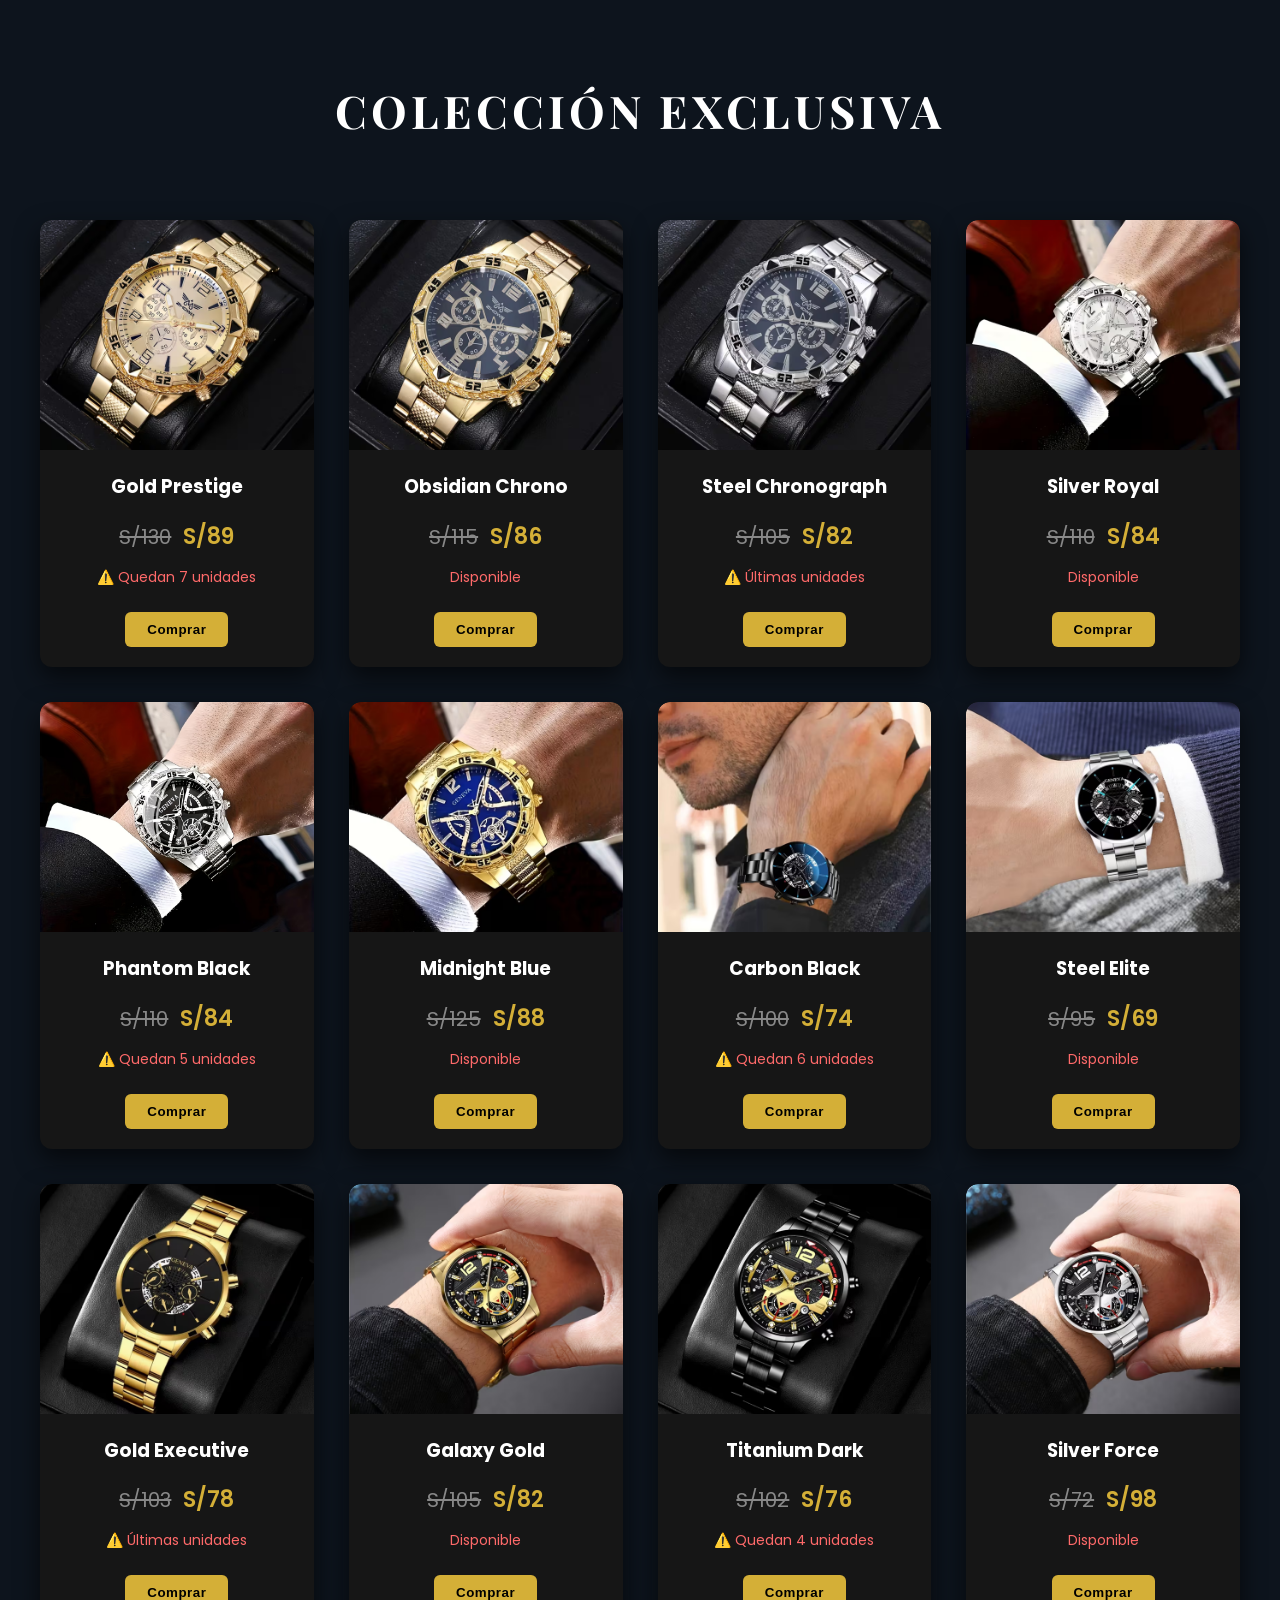
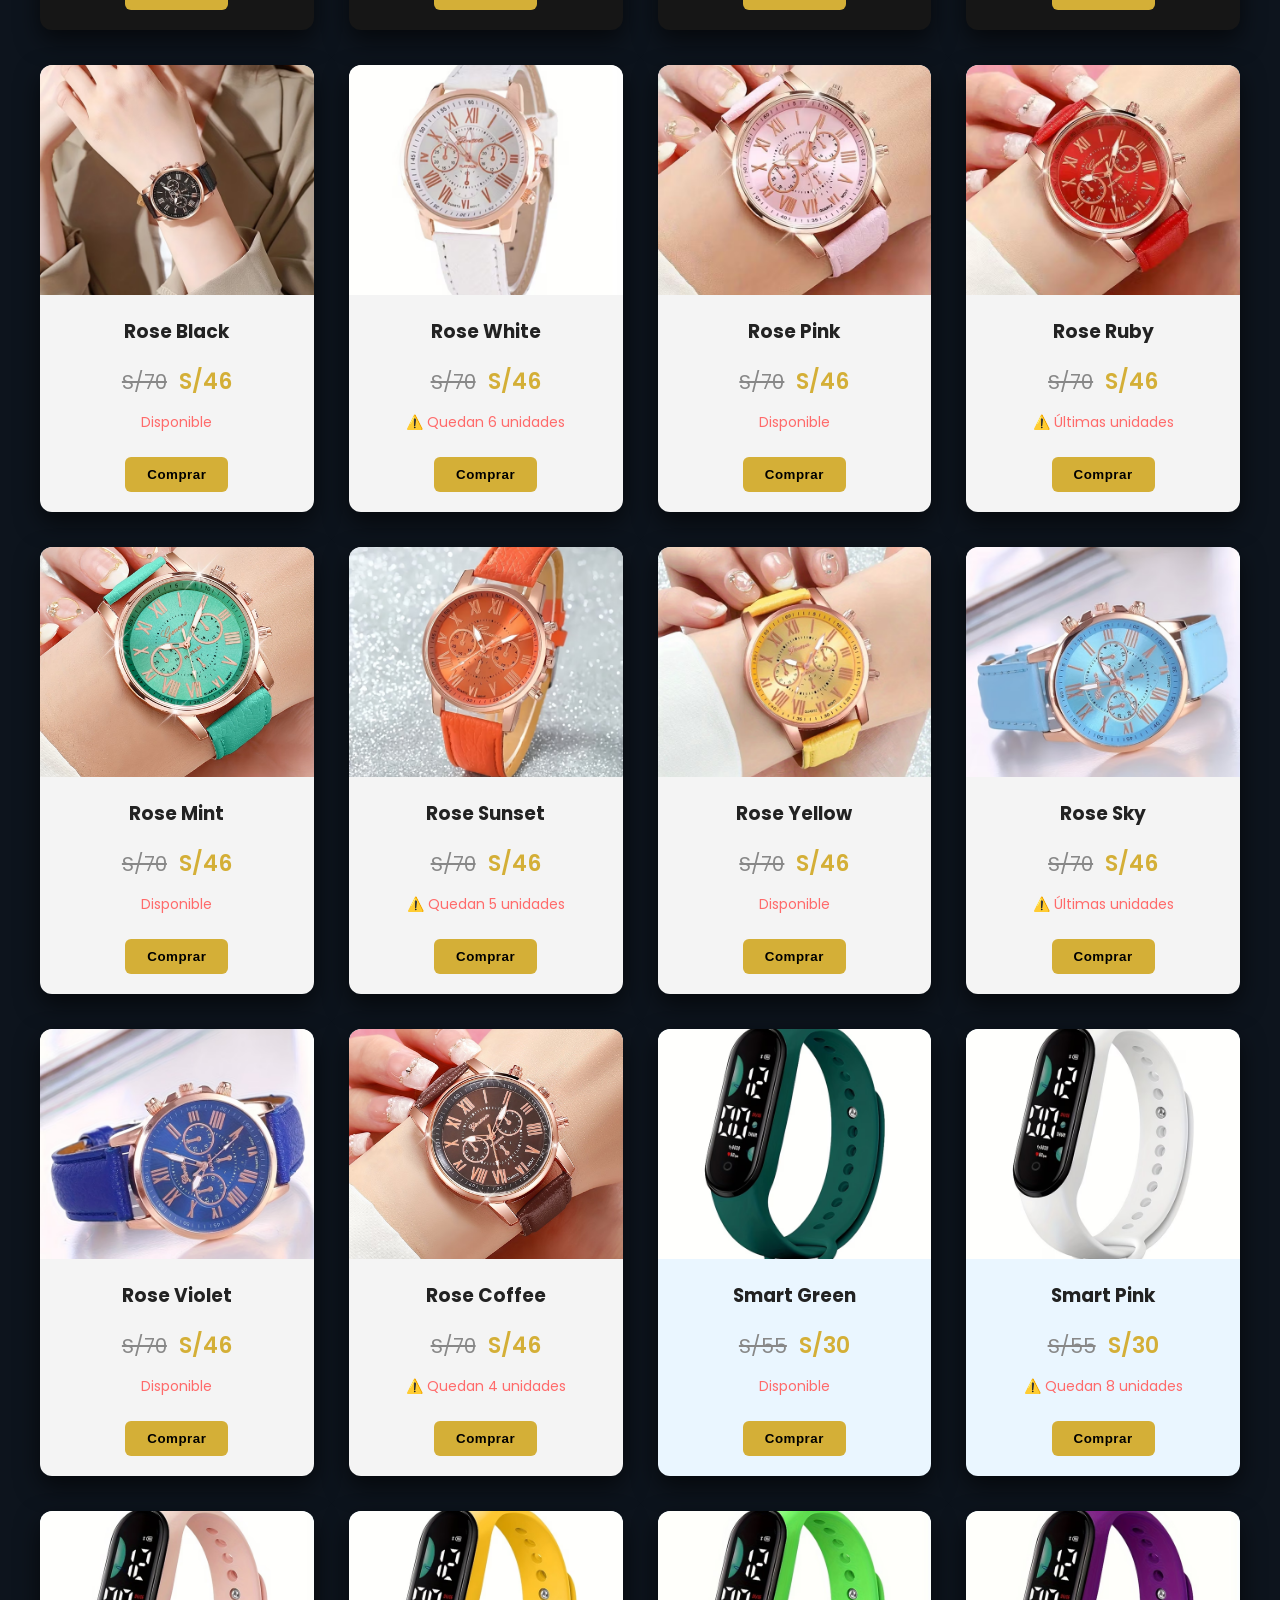
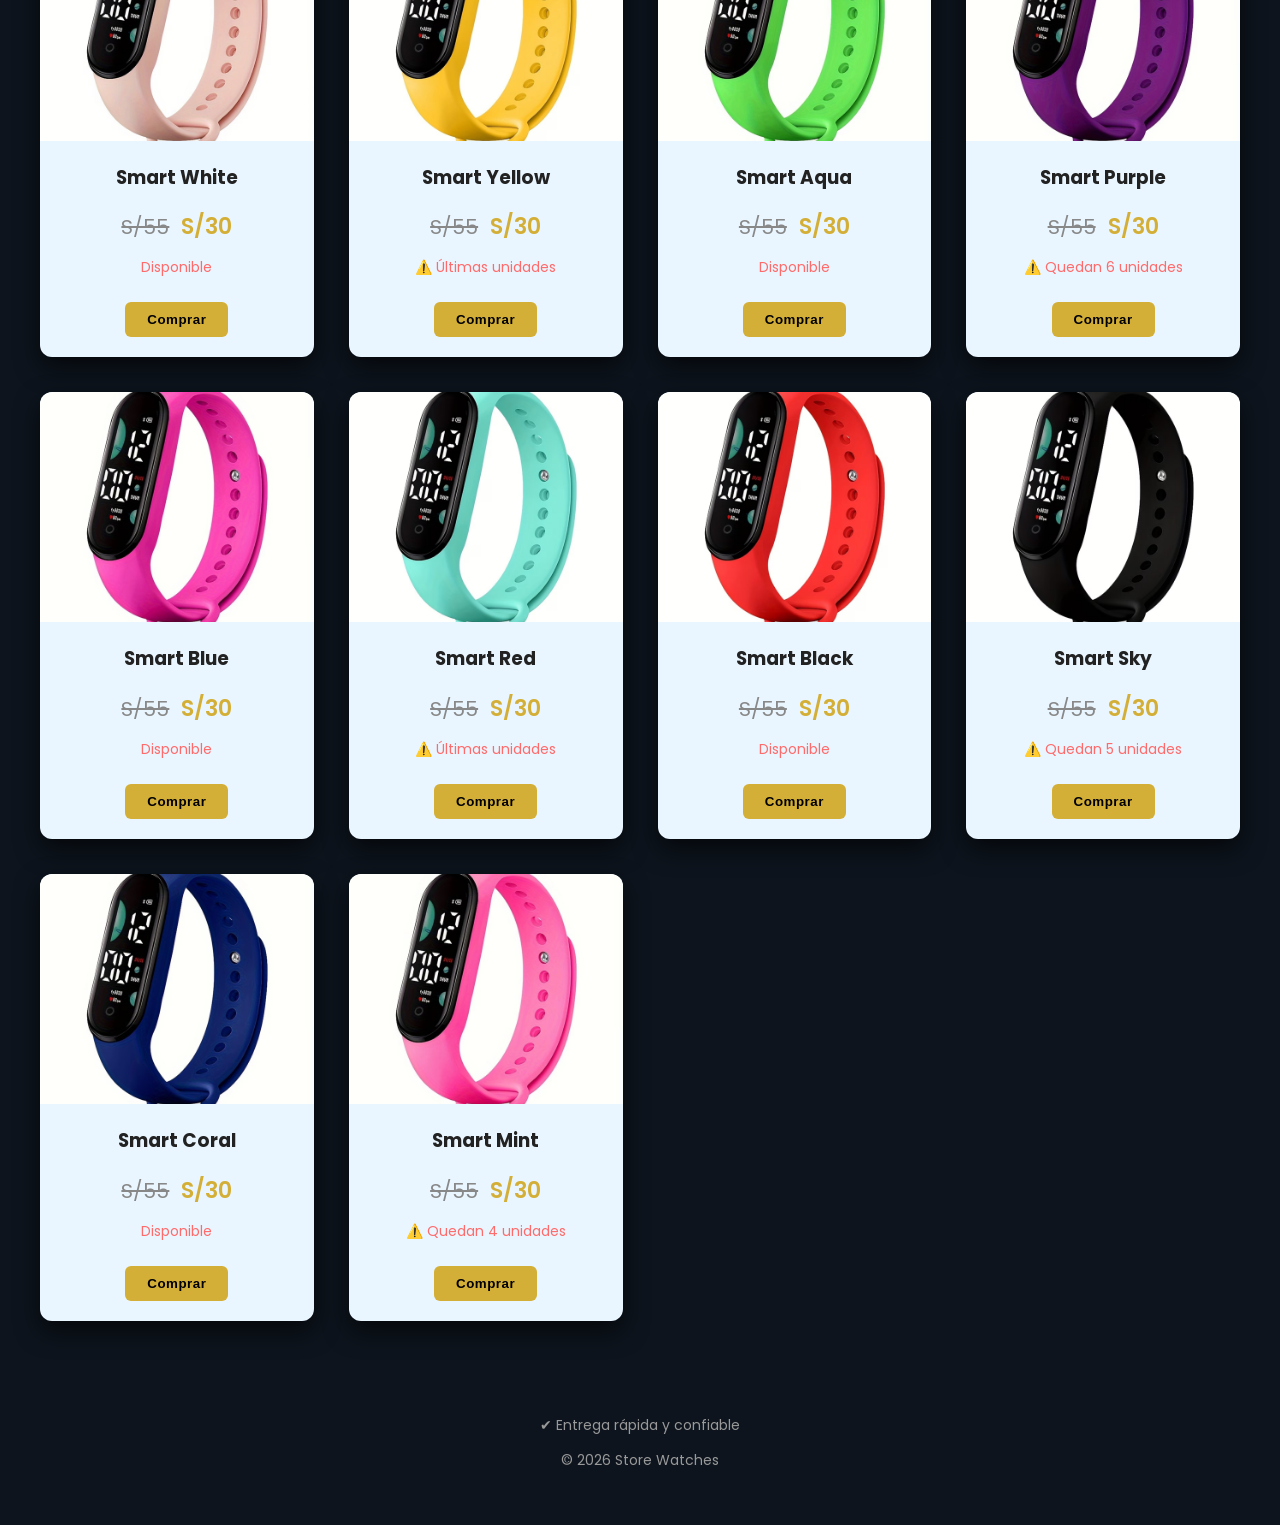
==== commit 904c67bb: "Update index.html" ====
--- a/index.html
+++ b/index.html
@@ -8,7 +8,7 @@
 
 <title>Store | Catálogo</title>
 
-<meta name="description" content="Compra relojes elegantes para hombre, mujer y niños en Evar Store. Diseños modernos, precios accesibles desde S/54 y entrega rápida.">
+<meta name="description" content="Compra relojes elegantes para hombre, mujer y niños en catálogo Store. Diseños modernos, precios accesibles y entrega rápida.">
 
 <meta name="keywords" content="relojes elegantes, relojes hombre, relojes mujer, relojes niños, comprar relojes Perú, relojes modernos, catálogo de relojes">
 
@@ -20,8 +20,8 @@
 
 <!-- Open Graph (cuando compartes en redes) -->
 
-<meta property="og:title" content="Catálogo de Relojes | Evar Store">
-<meta property="og:description" content="Relojes modernos para hombre, mujer y niños desde S/54. Entrega rápida y compra por WhatsApp.">
+<meta property="og:title" content="Catálogo de Relojes | Store">
+<meta property="og:description" content="Relojes modernos para hombre, mujer y niños. Entrega rápida y confiable.">
 <meta property="og:type" content="website">
 <meta property="og:url" content="https://evarstore.github.io/catalogo/">
 <meta property="og:image" content="https://evarstore.github.io/catalogo/img/reloj.png">
@@ -29,7 +29,7 @@
 <!-- Twitter preview -->
 
 <meta name="twitter:card" content="summary_large_image">
-<meta name="twitter:title" content="Catálogo de Relojes | Evar Store">
+<meta name="twitter:title" content="Catálogo de Relojes">
 <meta name="twitter:description" content="Descubre relojes elegantes y modernos para cada ocasión.">
 <meta name="twitter:image" content="https://evarstore.github.io/catalogo/img/reloj.png">
 
@@ -52,11 +52,11 @@
 <img src="img/reloj1.png" alt="Reloj elegante Gold Prestige para hombre" loading="lazy">
 <h3>Gold Prestige</h3>
 <div class="precios">
-<span class="precio-antiguo">S/94</span>
-<span class="precio-nuevo">S/79</span>
+<span class="precio-antiguo">S/130</span>
+<span class="precio-nuevo">S/89</span>
 </div>
 <p class="stock">⚠️ Quedan 7 unidades</p>
-<button onclick="comprar('Gold Prestige','79')">Comprar</button>
+<button onclick="comprar('Gold Prestige','89')">Comprar</button>
 </div>
 
 <!-- 2 -->
@@ -64,11 +64,11 @@
 <img src="img/reloj2.png" alt="Reloj elegante Obsidian Chrono negro para hombre" loading="lazy">
 <h3>Obsidian Chrono</h3>
 <div class="precios">
-<span class="precio-antiguo">S/97</span>
-<span class="precio-nuevo">S/82</span>
-</div>
-<p class="stock">Disponible</p>
-<button onclick="comprar('Obsidian Chrono','79')">Comprar</button>
+<span class="precio-antiguo">S/115</span>
+<span class="precio-nuevo">S/86</span>
+</div>
+<p class="stock">Disponible</p>
+<button onclick="comprar('Obsidian Chrono','86')">Comprar</button>
 </div>
 
 <!-- 3 -->
@@ -76,11 +76,11 @@
 <img src="img/reloj3.png" alt="Reloj Steel Chronograph elegante de acero para hombre" loading="lazy">
 <h3>Steel Chronograph</h3>
 <div class="precios">
-<span class="precio-antiguo">S/92</span>
-<span class="precio-nuevo">S/79</span>
-</div>
-<p class="stock">⚠️ Últimas unidades</p>
-<button onclick="comprar('Steel Chronograph','79')">Comprar</button>
+<span class="precio-antiguo">S/105</span>
+<span class="precio-nuevo">S/82</span>
+</div>
+<p class="stock">⚠️ Últimas unidades</p>
+<button onclick="comprar('Steel Chronograph','82')">Comprar</button>
 </div>
 
 <!-- 4 -->
@@ -88,11 +88,11 @@
 <img src="img/reloj4.png" alt="Reloj Silver Royal plateado elegante para hombre" loading="lazy">
 <h3>Silver Royal</h3>
 <div class="precios">
-<span class="precio-antiguo">S/90</span>
-<span class="precio-nuevo">S/77</span>
-</div>
-<p class="stock">Disponible</p>
-<button onclick="comprar('Silver Royal','79')">Comprar</button>
+<span class="precio-antiguo">S/110</span>
+<span class="precio-nuevo">S/84</span>
+</div>
+<p class="stock">Disponible</p>
+<button onclick="comprar('Silver Royal','84')">Comprar</button>
 </div>
 
 <!-- 5 DESTACADO -->
@@ -100,11 +100,11 @@
 <img src="img/reloj5.png" alt="Reloj Phantom Black negro elegante para hombre" loading="lazy">
 <h3>Phantom Black</h3>
 <div class="precios">
-<span class="precio-antiguo">S/99</span>
+<span class="precio-antiguo">S/110</span>
 <span class="precio-nuevo">S/84</span>
 </div>
 <p class="stock">⚠️ Quedan 5 unidades</p>
-<button onclick="comprar('Phantom Black','79')">Comprar</button>
+<button onclick="comprar('Phantom Black','84')">Comprar</button>
 </div>
 
 <!-- 6 -->
@@ -112,11 +112,11 @@
 <img src="img/reloj6.png" alt="Reloj Midnight Blue azul elegante para hombre" loading="lazy">
 <h3>Midnight Blue</h3>
 <div class="precios">
-<span class="precio-antiguo">S/95</span>
-<span class="precio-nuevo">S/81</span>
-</div>
-<p class="stock">Disponible</p>
-<button onclick="comprar('Midnight Blue','79')">Comprar</button>
+<span class="precio-antiguo">S/125</span>
+<span class="precio-nuevo">S/88</span>
+</div>
+<p class="stock">Disponible</p>
+<button onclick="comprar('Midnight Blue','88')">Comprar</button>
 </div>
 
 <!-- 7 -->
@@ -124,11 +124,11 @@
 <img src="img/reloj7.png" alt="Reloj Carbon Black negro moderno para hombre" loading="lazy">
 <h3>Carbon Black</h3>
 <div class="precios">
-<span class="precio-antiguo">S/94</span>
-<span class="precio-nuevo">S/79</span>
+<span class="precio-antiguo">S/100</span>
+<span class="precio-nuevo">S/74</span>
 </div>
 <p class="stock">⚠️ Quedan 6 unidades</p>
-<button onclick="comprar('Carbon Black','79')">Comprar</button>
+<button onclick="comprar('Carbon Black','74')">Comprar</button>
 </div>
 
 <!-- 8 -->
@@ -136,11 +136,11 @@
 <img src="img/reloj8.png" alt="Reloj Steel Elite elegante de acero inoxidable para hombre" loading="lazy">
 <h3>Steel Elite</h3>
 <div class="precios">
-<span class="precio-antiguo">S/96</span>
-<span class="precio-nuevo">S/83</span>
-</div>
-<p class="stock">Disponible</p>
-<button onclick="comprar('Steel Elite','79')">Comprar</button>
+<span class="precio-antiguo">S/95</span>
+<span class="precio-nuevo">S/69</span>
+</div>
+<p class="stock">Disponible</p>
+<button onclick="comprar('Steel Elite','69')">Comprar</button>
 </div>
 
 <!-- 9 -->
@@ -148,11 +148,11 @@
 <img src="img/reloj9.png" alt="Reloj Gold Executive dorado elegante para hombre" loading="lazy">
 <h3>Gold Executive</h3>
 <div class="precios">
-<span class="precio-antiguo">S/100</span>
-<span class="precio-nuevo">S/84</span>
-</div>
-<p class="stock">⚠️ Últimas unidades</p>
-<button onclick="comprar('Gold Executive','79')">Comprar</button>
+<span class="precio-antiguo">S/103</span>
+<span class="precio-nuevo">S/78</span>
+</div>
+<p class="stock">⚠️ Últimas unidades</p>
+<button onclick="comprar('Gold Executive','78')">Comprar</button>
 </div>
 
 <!-- 10 -->
@@ -161,10 +161,10 @@
 <h3>Galaxy Gold</h3>
 <div class="precios">
 <span class="precio-antiguo">S/105</span>
-<span class="precio-nuevo">S/86</span>
-</div>
-<p class="stock">Disponible</p>
-<button onclick="comprar('Galaxy Gold','79')">Comprar</button>
+<span class="precio-nuevo">S/82</span>
+</div>
+<p class="stock">Disponible</p>
+<button onclick="comprar('Galaxy Gold','82')">Comprar</button>
 </div>
 
 <!-- 11 -->
@@ -173,10 +173,10 @@
 <h3>Titanium Dark</h3>
 <div class="precios">
 <span class="precio-antiguo">S/102</span>
-<span class="precio-nuevo">S/85</span>
+<span class="precio-nuevo">S/76</span>
 </div>
 <p class="stock">⚠️ Quedan 4 unidades</p>
-<button onclick="comprar('Titanium Dark','79')">Comprar</button>
+<button onclick="comprar('Titanium Dark','76')">Comprar</button>
 </div>
 
 <!-- 12 -->
@@ -184,11 +184,11 @@
 <img src="img/reloj12.png" alt="Reloj Silver Force plateado elegante para hombre" loading="lazy">
 <h3>Silver Force</h3>
 <div class="precios">
-<span class="precio-antiguo">S/91</span>
-<span class="precio-nuevo">S/78</span>
-</div>
-<p class="stock">Disponible</p>
-<button onclick="comprar('Silver Force','79')">Comprar</button>
+<span class="precio-antiguo">S/72</span>
+<span class="precio-nuevo">S/98</span>
+</div>
+<p class="stock">Disponible</p>
+<button onclick="comprar('Silver Force','98')">Comprar</button>
 </div>
 
 <!-- 13 -->
@@ -196,11 +196,11 @@
 <img src="img/reloj13.png" alt="Reloj Rose Black elegante para mujer" loading="lazy">
 <h3>Rose Black</h3>
 <div class="precios">
-<span class="precio-antiguo">S/89</span>
-<span class="precio-nuevo">S/74</span>
-</div>
-<p class="stock">Disponible</p>
-<button onclick="comprar('Rose Black','79')">Comprar</button>
+<span class="precio-antiguo">S/70</span>
+<span class="precio-nuevo">S/46</span>
+</div>
+<p class="stock">Disponible</p>
+<button onclick="comprar('Rose Black','46')">Comprar</button>
 </div>
 
 <!-- 14 -->
@@ -208,11 +208,11 @@
 <img src="img/reloj14.png" alt="Reloj Rose White elegante blanco para mujer" loading="lazy">
 <h3>Rose White</h3>
 <div class="precios">
-<span class="precio-antiguo">S/90</span>
-<span class="precio-nuevo">S/75</span>
+<span class="precio-antiguo">S/70</span>
+<span class="precio-nuevo">S/46</span>
 </div>
 <p class="stock">⚠️ Quedan 6 unidades</p>
-<button onclick="comprar('Rose White','79')">Comprar</button>
+<button onclick="comprar('Rose White','46')">Comprar</button>
 </div>
 
 <!-- 15 -->
@@ -220,11 +220,11 @@
 <img src="img/reloj15.png" alt="Reloj Rose Pink rosado elegante para mujer" loading="lazy">
 <h3>Rose Pink</h3>
 <div class="precios">
-<span class="precio-antiguo">S/88</span>
-<span class="precio-nuevo">S/73</span>
-</div>
-<p class="stock">Disponible</p>
-<button onclick="comprar('Rose Pink','79')">Comprar</button>
+<span class="precio-antiguo">S/70</span>
+<span class="precio-nuevo">S/46</span>
+</div>
+<p class="stock">Disponible</p>
+<button onclick="comprar('Rose Pink','46')">Comprar</button>
 </div>
 
 <!-- 16 -->
@@ -232,11 +232,11 @@
 <img src="img/reloj16.png" alt="Reloj Rose Ruby rojo elegante para mujer" loading="lazy">
 <h3>Rose Ruby</h3>
 <div class="precios">
-<span class="precio-antiguo">S/91</span>
-<span class="precio-nuevo">S/76</span>
-</div>
-<p class="stock">⚠️ Últimas unidades</p>
-<button onclick="comprar('Rose Ruby','79')">Comprar</button>
+<span class="precio-antiguo">S/70</span>
+<span class="precio-nuevo">S/46</span>
+</div>
+<p class="stock">⚠️ Últimas unidades</p>
+<button onclick="comprar('Rose Ruby','46')">Comprar</button>
 </div>
 
 <!-- 17 -->
@@ -244,11 +244,11 @@
 <img src="img/reloj17.png" alt="Reloj Rose Mint verde elegante para mujer" loading="lazy">
 <h3>Rose Mint</h3>
 <div class="precios">
-<span class="precio-antiguo">S/89</span>
-<span class="precio-nuevo">S/74</span>
-</div>
-<p class="stock">Disponible</p>
-<button onclick="comprar('Rose Mint','79')">Comprar</button>
+<span class="precio-antiguo">S/70</span>
+<span class="precio-nuevo">S/46</span>
+</div>
+<p class="stock">Disponible</p>
+<button onclick="comprar('Rose Mint','46')">Comprar</button>
 </div>
 
 <!-- 18 -->
@@ -256,11 +256,11 @@
 <img src="img/reloj18.png" alt="Reloj Rose Sunset elegante para mujer" loading="lazy">
 <h3>Rose Sunset</h3>
 <div class="precios">
-<span class="precio-antiguo">S/90</span>
-<span class="precio-nuevo">S/75</span>
+<span class="precio-antiguo">S/70</span>
+<span class="precio-nuevo">S/46</span>
 </div>
 <p class="stock">⚠️ Quedan 5 unidades</p>
-<button onclick="comprar('Rose Sunset','79')">Comprar</button>
+<button onclick="comprar('Rose Sunset','46')">Comprar</button>
 </div>
 
 <!-- 19 -->
@@ -268,11 +268,11 @@
 <img src="img/reloj19.png" alt="Reloj Rose Yellow amarillo elegante para mujer" loading="lazy">
 <h3>Rose Yellow</h3>
 <div class="precios">
-<span class="precio-antiguo">S/88</span>
-<span class="precio-nuevo">S/73</span>
-</div>
-<p class="stock">Disponible</p>
-<button onclick="comprar('Rose Yellow','79')">Comprar</button>
+<span class="precio-antiguo">S/70</span>
+<span class="precio-nuevo">S/46</span>
+</div>
+<p class="stock">Disponible</p>
+<button onclick="comprar('Rose Yellow','46')">Comprar</button>
 </div>
 
 <!-- 20 -->
@@ -280,11 +280,11 @@
 <img src="img/reloj20.png" alt="Reloj Rose Sky azul claro elegante para mujer" loading="lazy">
 <h3>Rose Sky</h3>
 <div class="precios">
-<span class="precio-antiguo">S/90</span>
-<span class="precio-nuevo">S/74</span>
-</div>
-<p class="stock">⚠️ Últimas unidades</p>
-<button onclick="comprar('Rose Sky','79')">Comprar</button>
+<span class="precio-antiguo">S/70</span>
+<span class="precio-nuevo">S/46</span>
+</div>
+<p class="stock">⚠️ Últimas unidades</p>
+<button onclick="comprar('Rose Sky','46')">Comprar</button>
 </div>
 
 <!-- 21 -->
@@ -292,11 +292,11 @@
 <img src="img/reloj21.png" alt="Reloj Rose Violet violeta elegante para mujer" loading="lazy">
 <h3>Rose Violet</h3>
 <div class="precios">
-<span class="precio-antiguo">S/92</span>
-<span class="precio-nuevo">S/76</span>
-</div>
-<p class="stock">Disponible</p>
-<button onclick="comprar('Rose Violet','79')">Comprar</button>
+<span class="precio-antiguo">S/70</span>
+<span class="precio-nuevo">S/46</span>
+</div>
+<p class="stock">Disponible</p>
+<button onclick="comprar('Rose Violet','46')">Comprar</button>
 </div>
 
 <!-- 22 -->
@@ -304,11 +304,11 @@
 <img src="img/reloj22.png" alt="Reloj Rose Coffee elegante color café para mujer" loading="lazy">
 <h3>Rose Coffee</h3>
 <div class="precios">
-<span class="precio-antiguo">S/91</span>
-<span class="precio-nuevo">S/75</span>
+<span class="precio-antiguo">S/70</span>
+<span class="precio-nuevo">S/46</span>
 </div>
 <p class="stock">⚠️ Quedan 4 unidades</p>
-<button onclick="comprar('Rose Coffee','79')">Comprar</button>
+<button onclick="comprar('Rose Coffee','46')">Comprar</button>
 </div>
 
 <!-- 23 -->
@@ -316,11 +316,11 @@
 <img src="img/reloj23.png" alt="Reloj Smart Green digital para niños" loading="lazy">
 <h3>Smart Green</h3>
 <div class="precios">
-<span class="precio-antiguo">S/69</span>
-<span class="precio-nuevo">S/55</span>
-</div>
-<p class="stock">Disponible</p>
-<button onclick="comprar('Smart Green','79')">Comprar</button>
+<span class="precio-antiguo">S/55</span>
+<span class="precio-nuevo">S/30</span>
+</div>
+<p class="stock">Disponible</p>
+<button onclick="comprar('Smart Green','30')">Comprar</button>
 </div>
 
 <!-- 24 -->
@@ -328,11 +328,11 @@
 <img src="img/reloj24.png" alt="Reloj Smart Pink digital rosado para niños" loading="lazy">
 <h3>Smart Pink</h3>
 <div class="precios">
-<span class="precio-antiguo">S/70</span>
-<span class="precio-nuevo">S/56</span>
+<span class="precio-antiguo">S/55</span>
+<span class="precio-nuevo">S/30</span>
 </div>
 <p class="stock">⚠️ Quedan 8 unidades</p>
-<button onclick="comprar('Smart Pink','79')">Comprar</button>
+<button onclick="comprar('Smart Pink','30')">Comprar</button>
 </div>
 
 <!-- 25 -->
@@ -340,11 +340,11 @@
 <img src="img/reloj25.png" alt="Reloj Smart White digital blanco para niños" loading="lazy">
 <h3>Smart White</h3>
 <div class="precios">
-<span class="precio-antiguo">S/68</span>
-<span class="precio-nuevo">S/54</span>
-</div>
-<p class="stock">Disponible</p>
-<button onclick="comprar('Smart White','79')">Comprar</button>
+<span class="precio-antiguo">S/55</span>
+<span class="precio-nuevo">S/30</span>
+</div>
+<p class="stock">Disponible</p>
+<button onclick="comprar('Smart White','30')">Comprar</button>
 </div>
 
 <!-- 26 -->
@@ -352,11 +352,11 @@
 <img src="img/reloj26.png" alt="Reloj Smart Yellow digital amarillo para niños" loading="lazy">
 <h3>Smart Yellow</h3>
 <div class="precios">
-<span class="precio-antiguo">S/71</span>
-<span class="precio-nuevo">S/57</span>
-</div>
-<p class="stock">⚠️ Últimas unidades</p>
-<button onclick="comprar('Smart Yellow','79')">Comprar</button>
+<span class="precio-antiguo">S/55</span>
+<span class="precio-nuevo">S/30</span>
+</div>
+<p class="stock">⚠️ Últimas unidades</p>
+<button onclick="comprar('Smart Yellow','30')">Comprar</button>
 </div>
 
 <!-- 27 -->
@@ -364,11 +364,11 @@
 <img src="img/reloj27.png" alt="Reloj Smart Aqua digital color aqua para niños" loading="lazy">
 <h3>Smart Aqua</h3>
 <div class="precios">
-<span class="precio-antiguo">S/69</span>
-<span class="precio-nuevo">S/55</span>
-</div>
-<p class="stock">Disponible</p>
-<button onclick="comprar('Smart Aqua','79')">Comprar</button>
+<span class="precio-antiguo">S/55</span>
+<span class="precio-nuevo">S/30</span>
+</div>
+<p class="stock">Disponible</p>
+<button onclick="comprar('Smart Aqua','30')">Comprar</button>
 </div>
 
 <!-- 28 -->
@@ -376,11 +376,11 @@
 <img src="img/reloj28.png" alt="Reloj Smart Purple digital morado para niños" loading="lazy">
 <h3>Smart Purple</h3>
 <div class="precios">
-<span class="precio-antiguo">S/70</span>
-<span class="precio-nuevo">S/56</span>
+<span class="precio-antiguo">S/55</span>
+<span class="precio-nuevo">S/30</span>
 </div>
 <p class="stock">⚠️ Quedan 6 unidades</p>
-<button onclick="comprar('Smart Purple','79')">Comprar</button>
+<button onclick="comprar('Smart Purple','30')">Comprar</button>
 </div>
 
 <!-- 29 -->
@@ -388,11 +388,11 @@
 <img src="img/reloj29.png" alt="Reloj Smart Blue digital azul para niños" loading="lazy">
 <h3>Smart Blue</h3>
 <div class="precios">
-<span class="precio-antiguo">S/69</span>
-<span class="precio-nuevo">S/55</span>
-</div>
-<p class="stock">Disponible</p>
-<button onclick="comprar('Smart Blue','79')">Comprar</button>
+<span class="precio-antiguo">S/55</span>
+<span class="precio-nuevo">S/30</span>
+</div>
+<p class="stock">Disponible</p>
+<button onclick="comprar('Smart Blue','30')">Comprar</button>
 </div>
 
 <!-- 30 -->
@@ -400,11 +400,11 @@
 <img src="img/reloj30.png" alt="Reloj Smart Red digital rojo para niños" loading="lazy">
 <h3>Smart Red</h3>
 <div class="precios">
-<span class="precio-antiguo">S/72</span>
-<span class="precio-nuevo">S/58</span>
-</div>
-<p class="stock">⚠️ Últimas unidades</p>
-<button onclick="comprar('Smart Red','79')">Comprar</button>
+<span class="precio-antiguo">S/55</span>
+<span class="precio-nuevo">S/30</span>
+</div>
+<p class="stock">⚠️ Últimas unidades</p>
+<button onclick="comprar('Smart Red','30')">Comprar</button>
 </div>
 
 <!-- 31 -->
@@ -412,11 +412,11 @@
 <img src="img/reloj31.png" alt="Reloj Smart Black digital negro para niños" loading="lazy">
 <h3>Smart Black</h3>
 <div class="precios">
-<span class="precio-antiguo">S/71</span>
-<span class="precio-nuevo">S/57</span>
-</div>
-<p class="stock">Disponible</p>
-<button onclick="comprar('Smart Black','79')">Comprar</button>
+<span class="precio-antiguo">S/55</span>
+<span class="precio-nuevo">S/30</span>
+</div>
+<p class="stock">Disponible</p>
+<button onclick="comprar('Smart Black','30')">Comprar</button>
 </div>
 
 <!-- 32 -->
@@ -424,11 +424,11 @@
 <img src="img/reloj32.png" alt="Reloj Smart Sky digital azul cielo para niños" loading="lazy">
 <h3>Smart Sky</h3>
 <div class="precios">
-<span class="precio-antiguo">S/69</span>
-<span class="precio-nuevo">S/55</span>
+<span class="precio-antiguo">S/55</span>
+<span class="precio-nuevo">S/30</span>
 </div>
 <p class="stock">⚠️ Quedan 5 unidades</p>
-<button onclick="comprar('Smart Sky','79')">Comprar</button>
+<button onclick="comprar('Smart Sky','30')">Comprar</button>
 </div>
 
 <!-- 33 -->
@@ -436,11 +436,11 @@
 <img src="img/reloj33.png" alt="Reloj Smart Coral digital coral para niños" loading="lazy">
 <h3>Smart Coral</h3>
 <div class="precios">
-<span class="precio-antiguo">S/70</span>
-<span class="precio-nuevo">S/56</span>
-</div>
-<p class="stock">Disponible</p>
-<button onclick="comprar('Smart Coral','79')">Comprar</button>
+<span class="precio-antiguo">S/55</span>
+<span class="precio-nuevo">S/30</span>
+</div>
+<p class="stock">Disponible</p>
+<button onclick="comprar('Smart Coral','30')">Comprar</button>
 </div>
 
 <!-- 34 -->
@@ -448,16 +448,15 @@
 <img src="img/reloj34.png" alt="Reloj Smart Mint digital verde menta para niños" loading="lazy">
 <h3>Smart Mint</h3>
 <div class="precios">
-<span class="precio-antiguo">S/68</span>
-<span class="precio-nuevo">S/54</span>
+<span class="precio-antiguo">S/55</span>
+<span class="precio-nuevo">S/30</span>
 </div>
 <p class="stock">⚠️ Quedan 4 unidades</p>
-<button onclick="comprar('Smart Mint','79')">Comprar</button>
+<button onclick="comprar('Smart Mint','30')">Comprar</button>
 </div>
 </section>
 
 <footer>
-<p>✔ Yape, efectivo y transferencia</p>
 <p>✔ Entrega rápida y confiable</p>
 <p>© 2026 Store Watches</p>
 </footer>
@@ -472,7 +471,7 @@
 "url": "https://evarstore.github.io/catalogo/",
 "description": "Catálogo de relojes elegantes para hombre, mujer y niños",
 "paymentAccepted": "Yape, efectivo, transferencia",
-"priceRange": "S/54 - S/86"
+"priceRange": "S/30 - S/90"
 }
 </script>
 
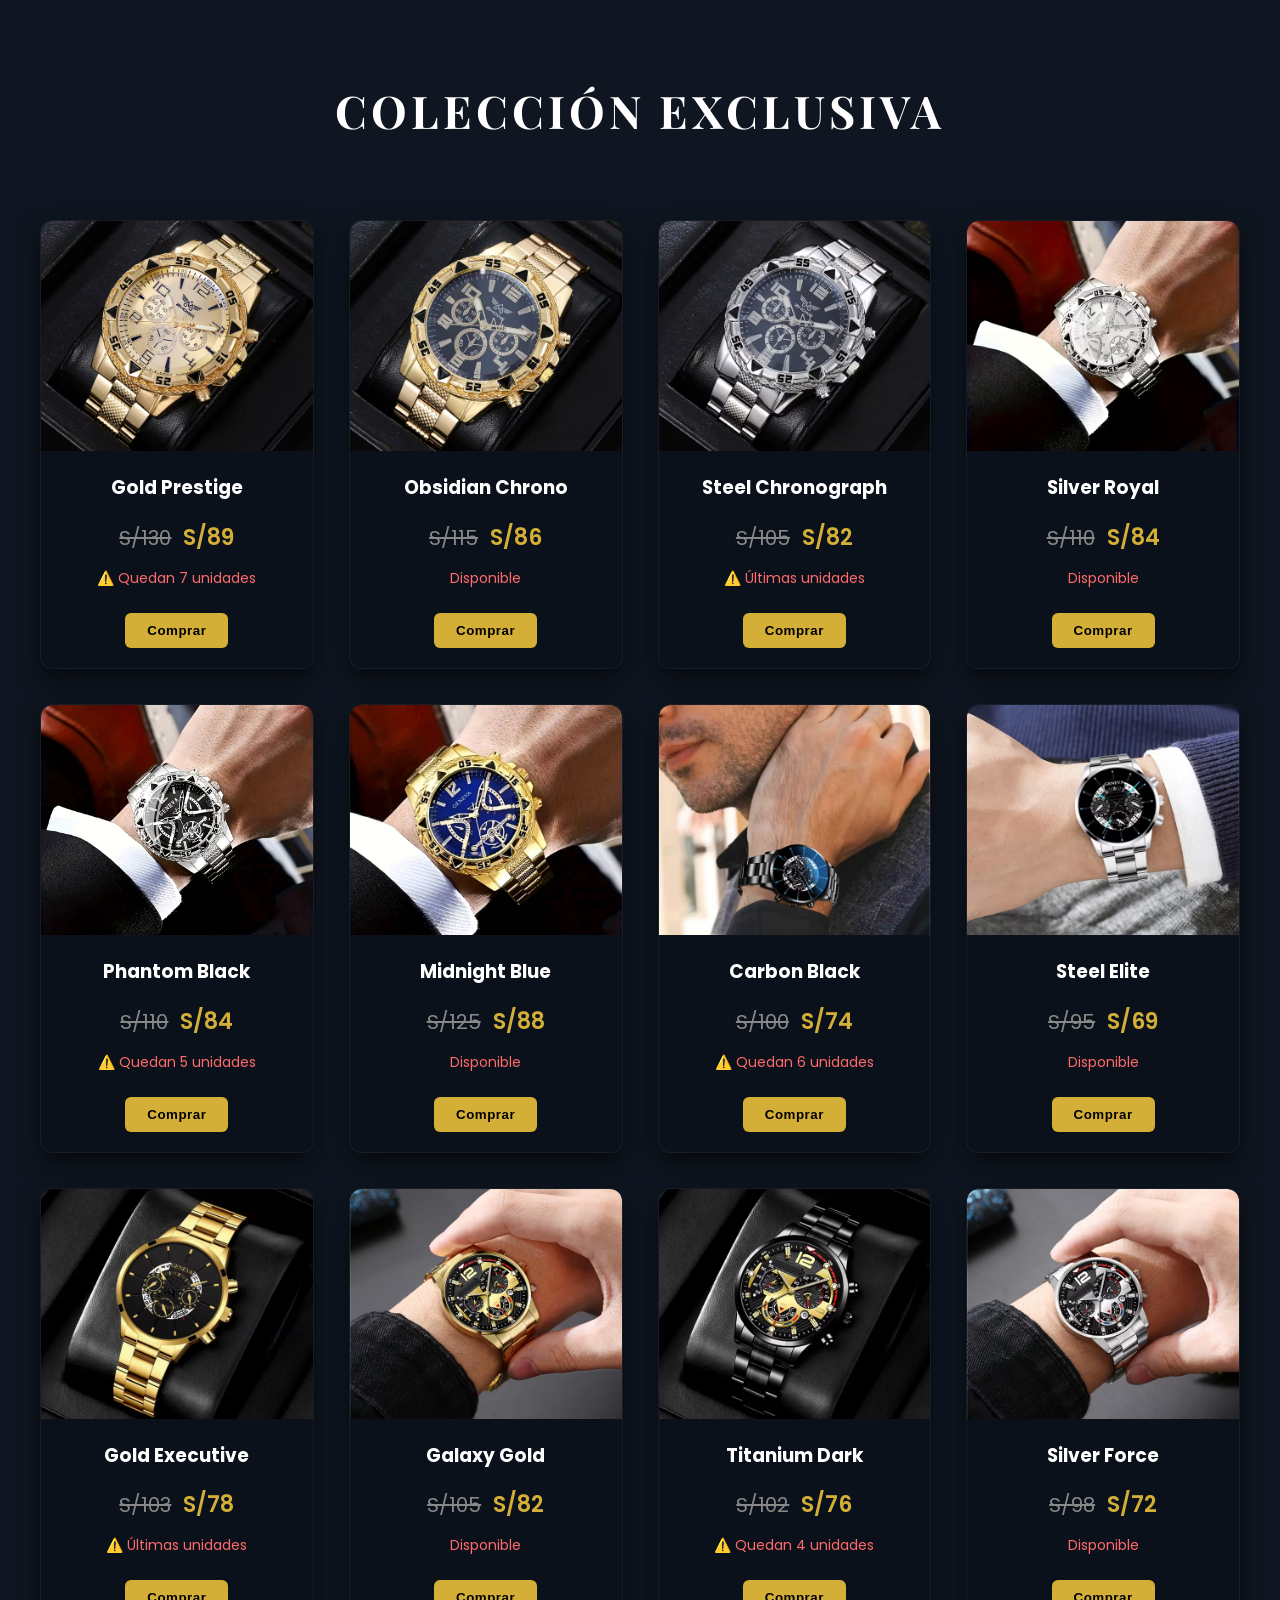
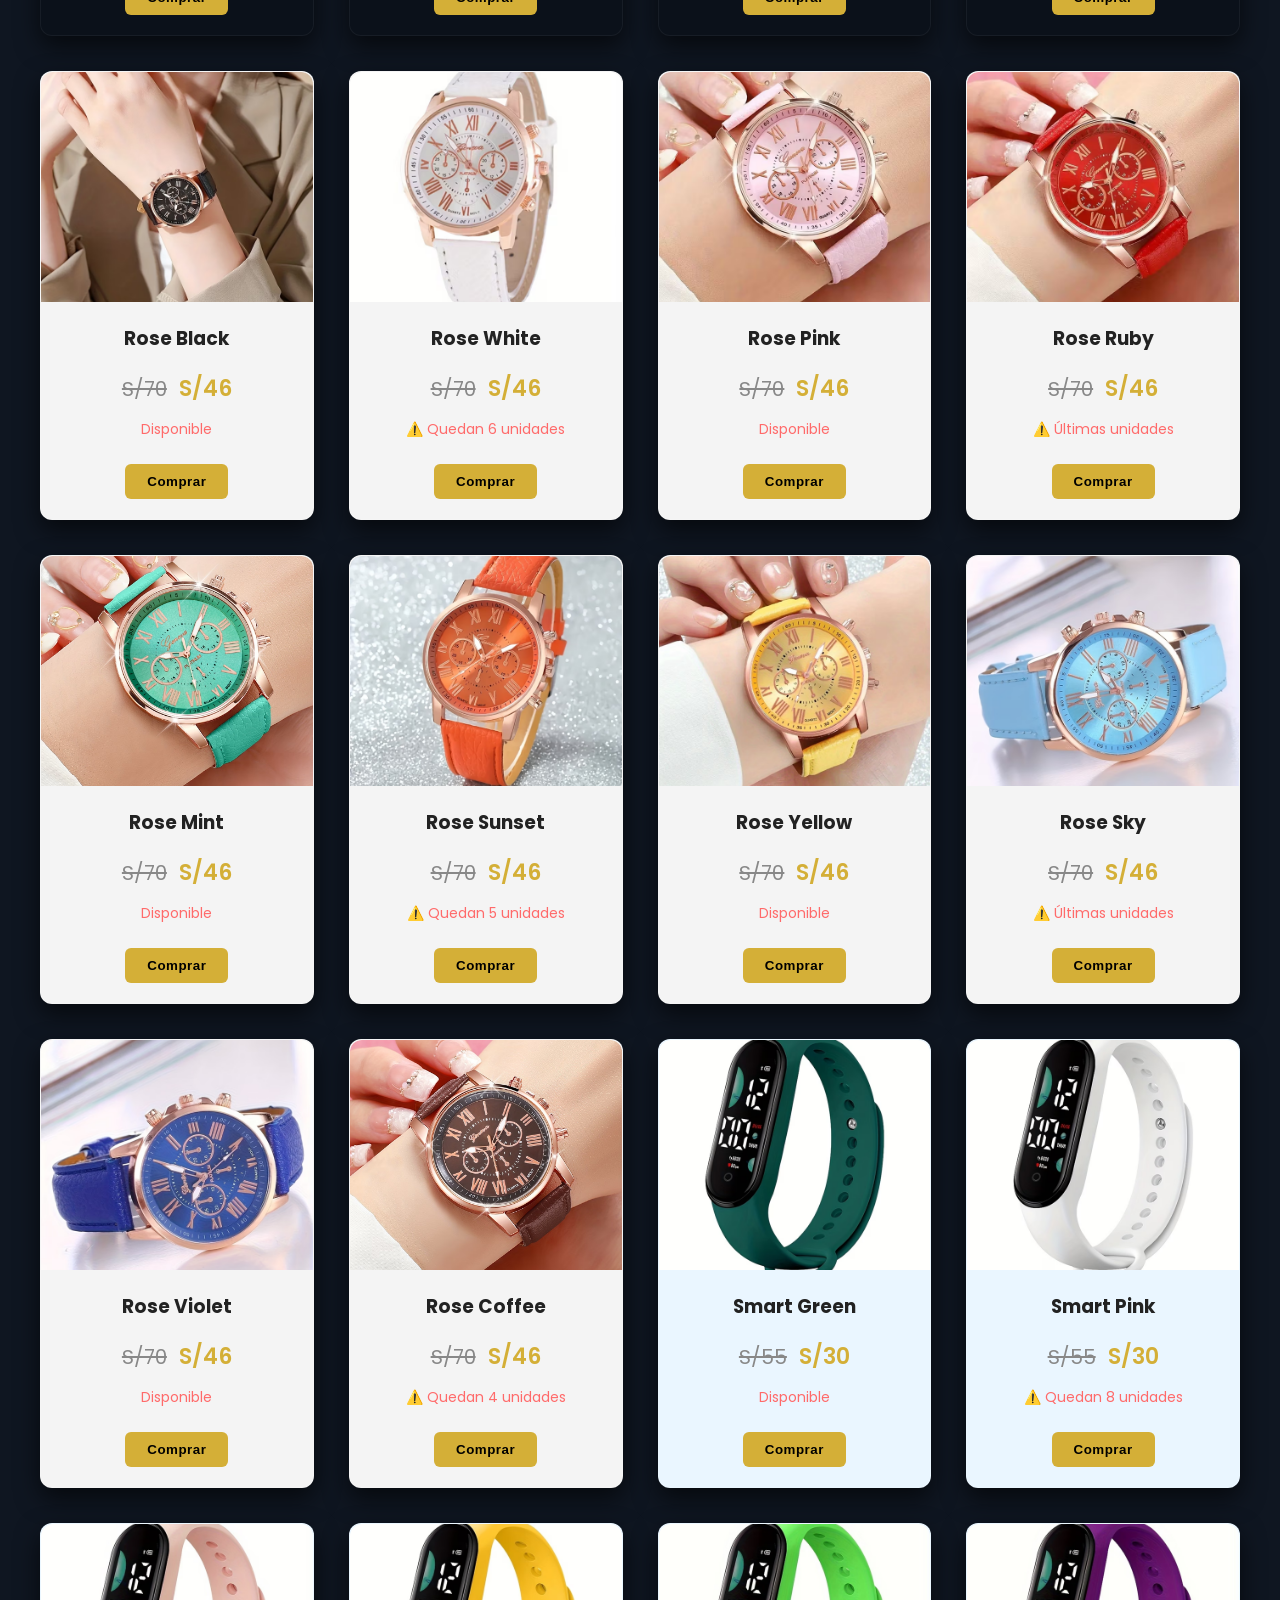
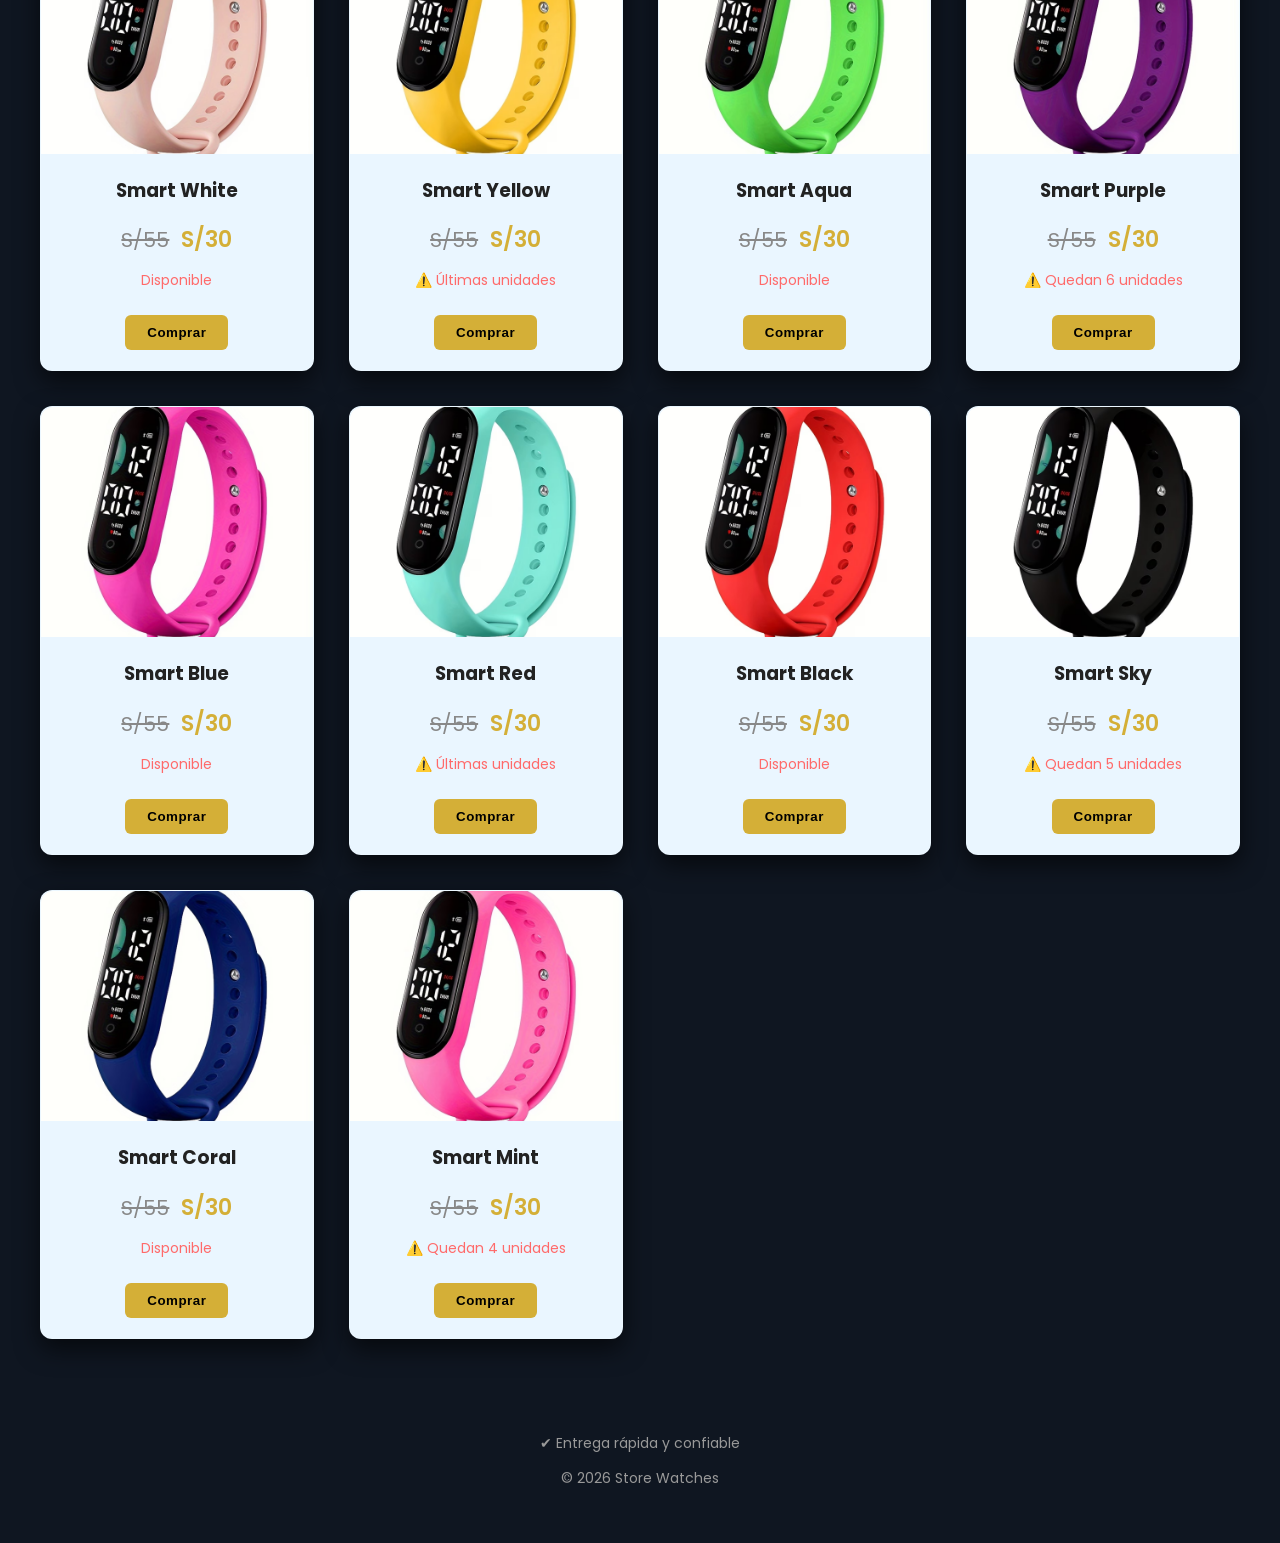
==== commit 26c1dadb: "Update index.html" ====
--- a/index.html
+++ b/index.html
@@ -184,8 +184,8 @@
 <img src="img/reloj12.png" alt="Reloj Silver Force plateado elegante para hombre" loading="lazy">
 <h3>Silver Force</h3>
 <div class="precios">
-<span class="precio-antiguo">S/72</span>
-<span class="precio-nuevo">S/98</span>
+<span class="precio-antiguo">S/98</span>
+<span class="precio-nuevo">S/72</span>
 </div>
 <p class="stock">Disponible</p>
 <button onclick="comprar('Silver Force','98')">Comprar</button>
@@ -477,3 +477,4 @@
 
 </body>
 </html>
+
--- a/styles.css
+++ b/styles.css
@@ -1,5 +1,5 @@
 body{
-background:#0d141d;
+background:#0f1621;
 color:white;
 font-family:Poppins;
 margin:0;
@@ -32,19 +32,18 @@
 /* tarjeta producto */
 
 .producto{
-background:#161616;
+background:#0b111a;
 border-radius:12px;
+border:1px solid rgba(255,255,255,0.05);
 text-align:center;
 padding-bottom:20px;
 box-shadow:0 10px 25px rgba(0,0,0,0.6);
 position:relative;
 overflow:hidden;
-
-transition:transform 0.35s ease, box-shadow 0.35s ease;
+transition:transform 0.4s ease, box-shadow 0.4s ease;
 }
 .producto:hover{
 transform:translateY(-8px);
-box-shadow:0 18px 40px rgba(0,0,0,0.8);
 }
 
 .destacado{
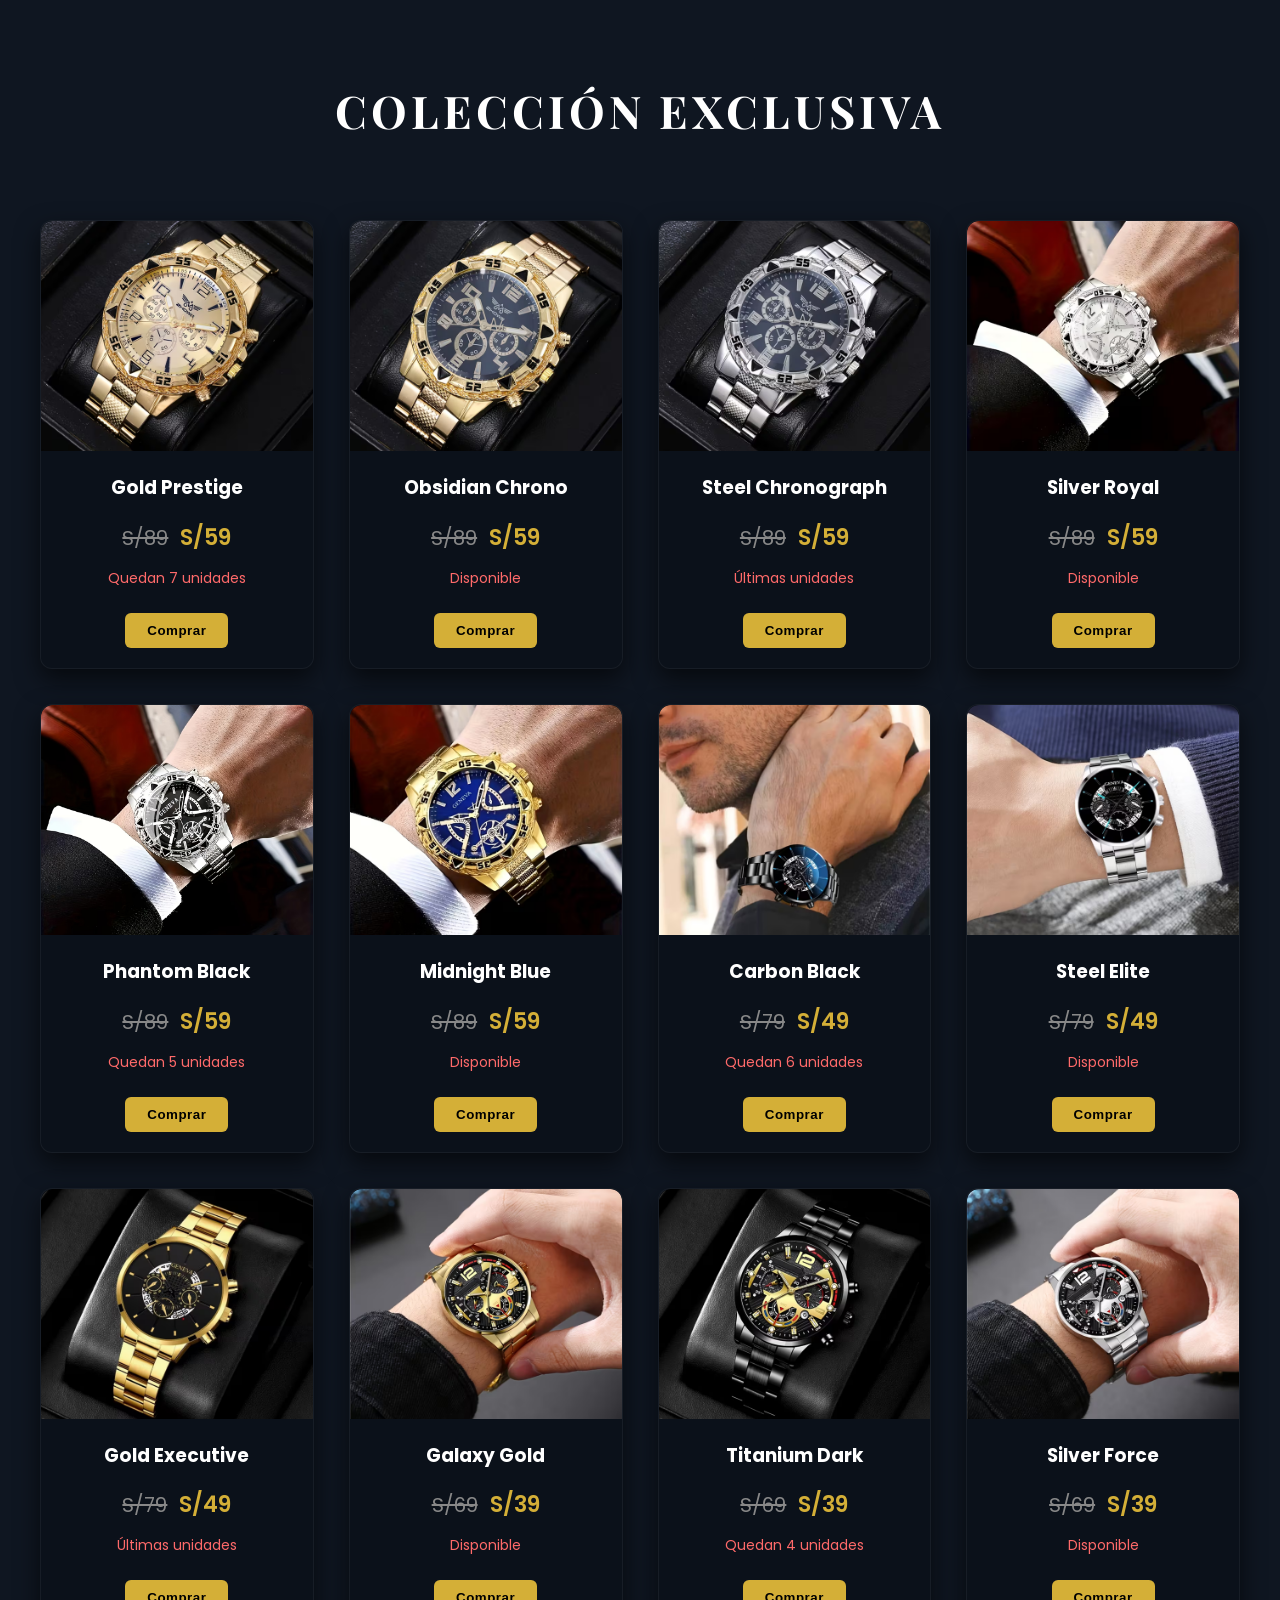
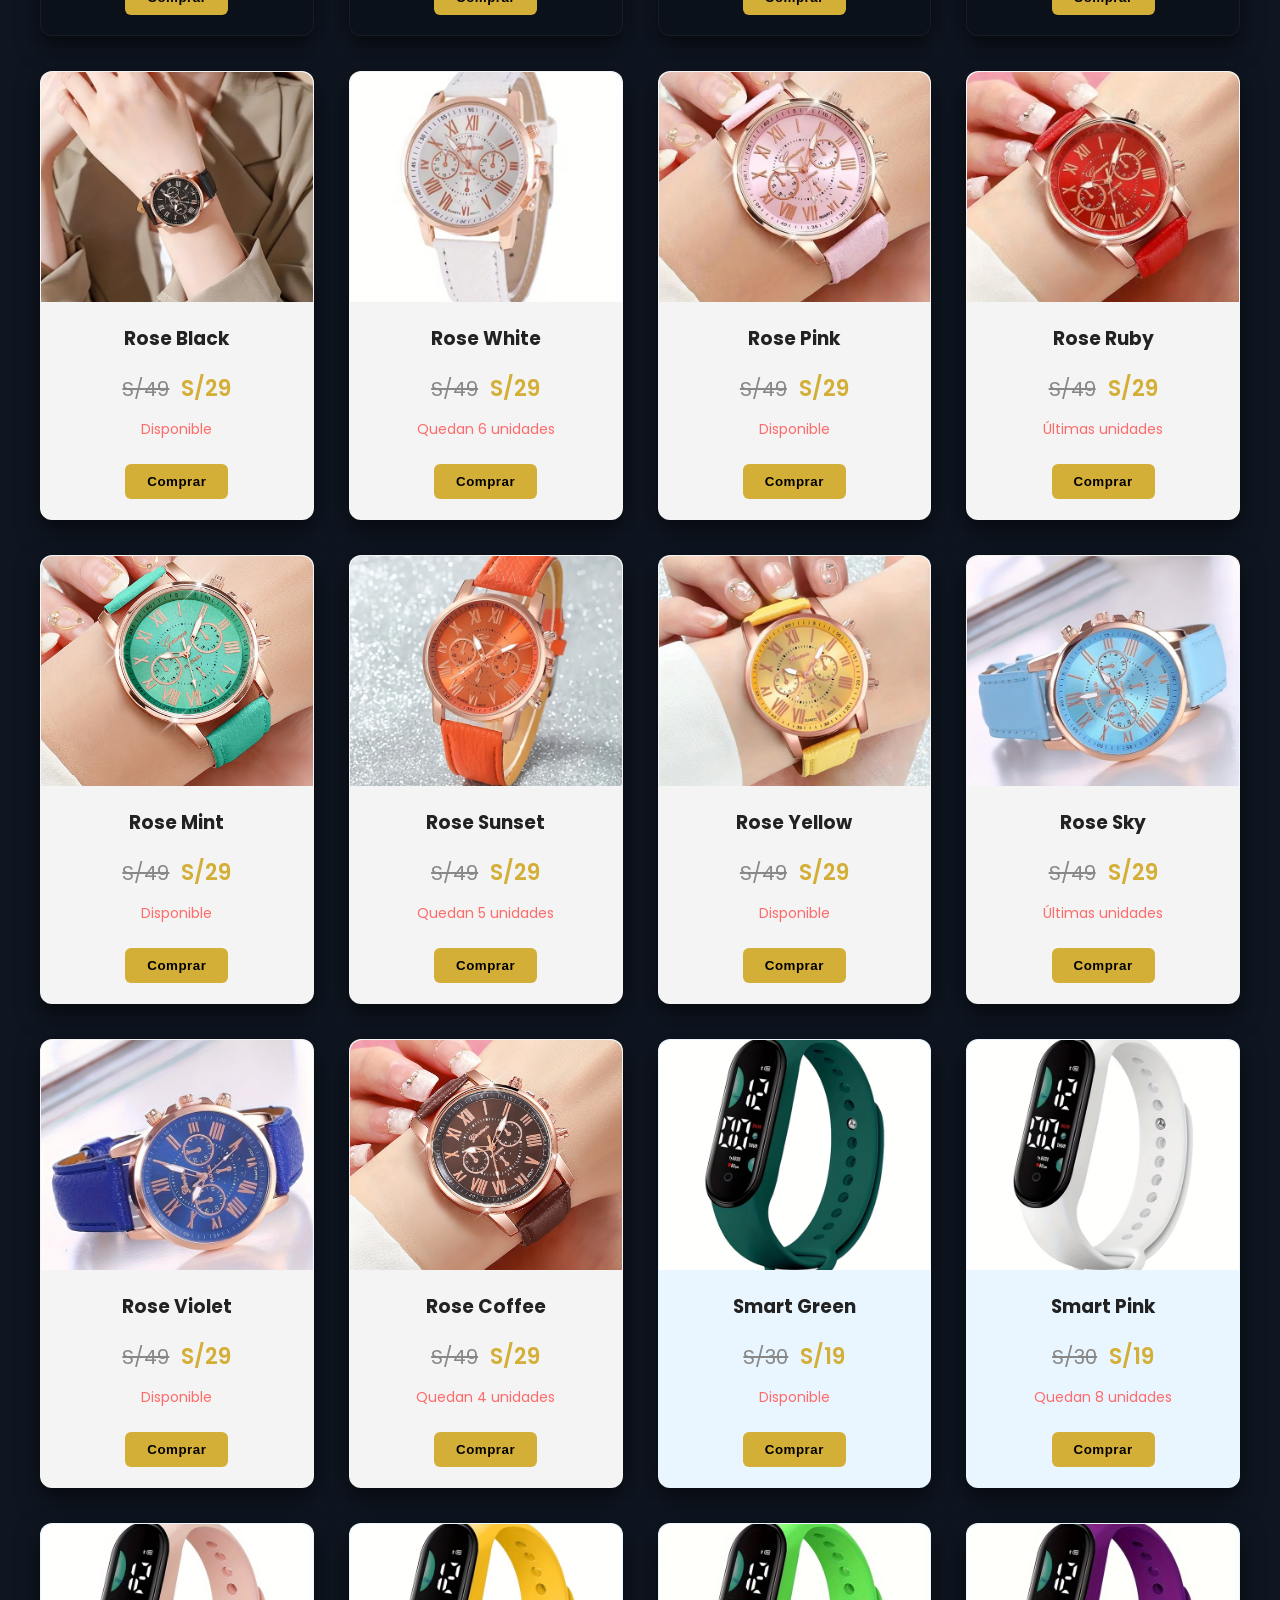
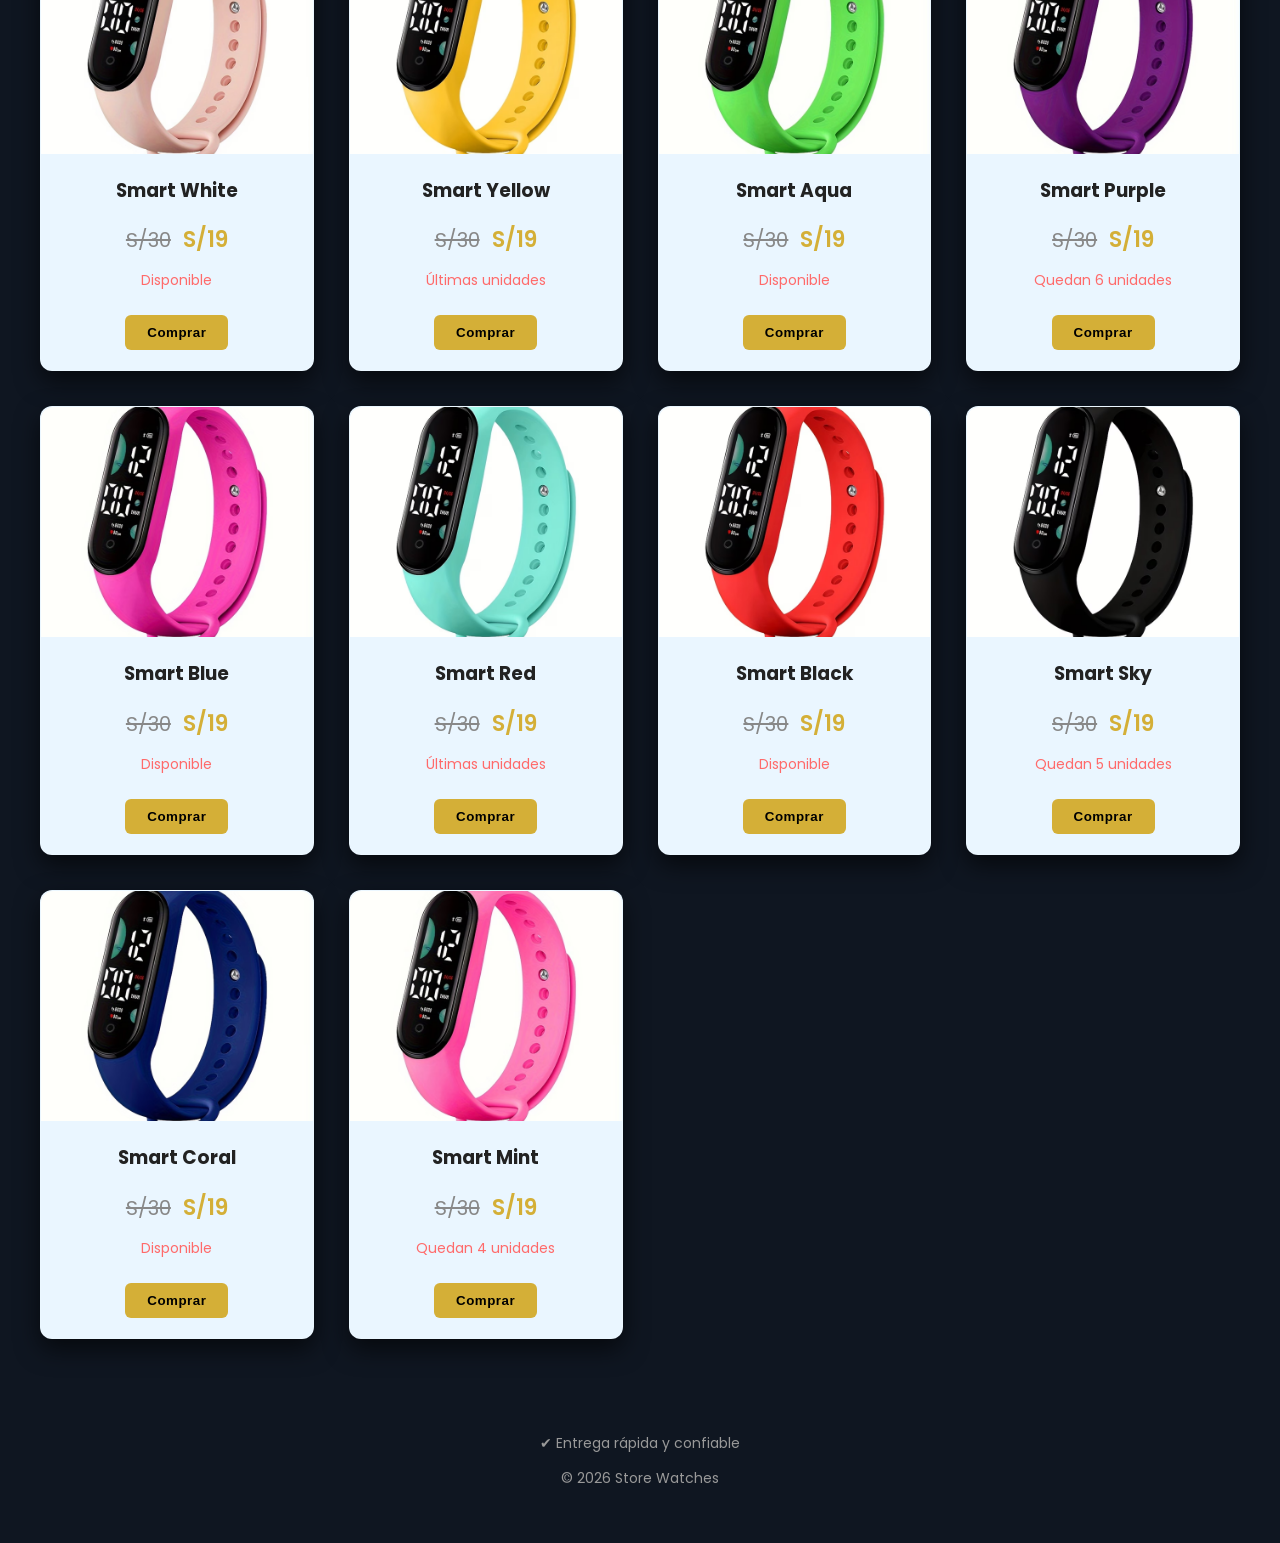
==== commit a41c639b: "Update index.html" ====
--- a/index.html
+++ b/index.html
@@ -12,26 +12,26 @@
 
 <meta name="keywords" content="relojes elegantes, relojes hombre, relojes mujer, relojes niños, comprar relojes Perú, relojes modernos, catálogo de relojes">
 
-<meta name="author" content="Evar Store">
+<meta name="author" content="Watch Store">
 
 <meta name="robots" content="index, follow">
 
-<link rel="canonical" href="https://evarstore.github.io/catalogo/">
+<link rel="canonical" href="https://Watchstore.github.io/catalogo/">
 
 <!-- Open Graph (cuando compartes en redes) -->
 
 <meta property="og:title" content="Catálogo de Relojes | Store">
 <meta property="og:description" content="Relojes modernos para hombre, mujer y niños. Entrega rápida y confiable.">
 <meta property="og:type" content="website">
-<meta property="og:url" content="https://evarstore.github.io/catalogo/">
-<meta property="og:image" content="https://evarstore.github.io/catalogo/img/reloj.png">
+<meta property="og:url" content="https://Watchstore.github.io/catalogo/">
+<meta property="og:image" content="https://Watchstore.github.io/catalogo/img/reloj.png">
 
 <!-- Twitter preview -->
 
 <meta name="twitter:card" content="summary_large_image">
 <meta name="twitter:title" content="Catálogo de Relojes">
 <meta name="twitter:description" content="Descubre relojes elegantes y modernos para cada ocasión.">
-<meta name="twitter:image" content="https://evarstore.github.io/catalogo/img/reloj.png">
+<meta name="twitter:image" content="https://Watchstore.github.io/catalogo/img/reloj.png">
 
 <link rel="stylesheet" href="styles.css">
 <link rel="icon" href="img/Comprar Reloj.png" type="image/png">
@@ -52,11 +52,11 @@
 <img src="img/reloj1.png" alt="Reloj elegante Gold Prestige para hombre" loading="lazy">
 <h3>Gold Prestige</h3>
 <div class="precios">
-<span class="precio-antiguo">S/130</span>
-<span class="precio-nuevo">S/89</span>
-</div>
-<p class="stock">⚠️ Quedan 7 unidades</p>
-<button onclick="comprar('Gold Prestige','89')">Comprar</button>
+<span class="precio-antiguo">S/89</span>
+<span class="precio-nuevo">S/59</span>
+</div>
+<p class="stock">Quedan 7 unidades</p>
+<button onclick="comprar('Gold Prestige','59')">Comprar</button>
 </div>
 
 <!-- 2 -->
@@ -64,11 +64,11 @@
 <img src="img/reloj2.png" alt="Reloj elegante Obsidian Chrono negro para hombre" loading="lazy">
 <h3>Obsidian Chrono</h3>
 <div class="precios">
-<span class="precio-antiguo">S/115</span>
-<span class="precio-nuevo">S/86</span>
-</div>
-<p class="stock">Disponible</p>
-<button onclick="comprar('Obsidian Chrono','86')">Comprar</button>
+<span class="precio-antiguo">S/89</span>
+<span class="precio-nuevo">S/59</span>
+</div>
+<p class="stock">Disponible</p>
+<button onclick="comprar('Obsidian Chrono','59')">Comprar</button>
 </div>
 
 <!-- 3 -->
@@ -76,11 +76,11 @@
 <img src="img/reloj3.png" alt="Reloj Steel Chronograph elegante de acero para hombre" loading="lazy">
 <h3>Steel Chronograph</h3>
 <div class="precios">
-<span class="precio-antiguo">S/105</span>
-<span class="precio-nuevo">S/82</span>
-</div>
-<p class="stock">⚠️ Últimas unidades</p>
-<button onclick="comprar('Steel Chronograph','82')">Comprar</button>
+<span class="precio-antiguo">S/89</span>
+<span class="precio-nuevo">S/59</span>
+</div>
+<p class="stock">Últimas unidades</p>
+<button onclick="comprar('Steel Chronograph','59')">Comprar</button>
 </div>
 
 <!-- 4 -->
@@ -88,11 +88,11 @@
 <img src="img/reloj4.png" alt="Reloj Silver Royal plateado elegante para hombre" loading="lazy">
 <h3>Silver Royal</h3>
 <div class="precios">
-<span class="precio-antiguo">S/110</span>
-<span class="precio-nuevo">S/84</span>
-</div>
-<p class="stock">Disponible</p>
-<button onclick="comprar('Silver Royal','84')">Comprar</button>
+<span class="precio-antiguo">S/89</span>
+<span class="precio-nuevo">S/59</span>
+</div>
+<p class="stock">Disponible</p>
+<button onclick="comprar('Silver Royal','59')">Comprar</button>
 </div>
 
 <!-- 5 DESTACADO -->
@@ -100,11 +100,11 @@
 <img src="img/reloj5.png" alt="Reloj Phantom Black negro elegante para hombre" loading="lazy">
 <h3>Phantom Black</h3>
 <div class="precios">
-<span class="precio-antiguo">S/110</span>
-<span class="precio-nuevo">S/84</span>
-</div>
-<p class="stock">⚠️ Quedan 5 unidades</p>
-<button onclick="comprar('Phantom Black','84')">Comprar</button>
+<span class="precio-antiguo">S/89</span>
+<span class="precio-nuevo">S/59</span>
+</div>
+<p class="stock">Quedan 5 unidades</p>
+<button onclick="comprar('Phantom Black','59')">Comprar</button>
 </div>
 
 <!-- 6 -->
@@ -112,11 +112,11 @@
 <img src="img/reloj6.png" alt="Reloj Midnight Blue azul elegante para hombre" loading="lazy">
 <h3>Midnight Blue</h3>
 <div class="precios">
-<span class="precio-antiguo">S/125</span>
-<span class="precio-nuevo">S/88</span>
-</div>
-<p class="stock">Disponible</p>
-<button onclick="comprar('Midnight Blue','88')">Comprar</button>
+<span class="precio-antiguo">S/89</span>
+<span class="precio-nuevo">S/59</span>
+</div>
+<p class="stock">Disponible</p>
+<button onclick="comprar('Midnight Blue','59')">Comprar</button>
 </div>
 
 <!-- 7 -->
@@ -124,11 +124,11 @@
 <img src="img/reloj7.png" alt="Reloj Carbon Black negro moderno para hombre" loading="lazy">
 <h3>Carbon Black</h3>
 <div class="precios">
-<span class="precio-antiguo">S/100</span>
-<span class="precio-nuevo">S/74</span>
-</div>
-<p class="stock">⚠️ Quedan 6 unidades</p>
-<button onclick="comprar('Carbon Black','74')">Comprar</button>
+<span class="precio-antiguo">S/79</span>
+<span class="precio-nuevo">S/49</span>
+</div>
+<p class="stock">Quedan 6 unidades</p>
+<button onclick="comprar('Carbon Black','49')">Comprar</button>
 </div>
 
 <!-- 8 -->
@@ -136,11 +136,11 @@
 <img src="img/reloj8.png" alt="Reloj Steel Elite elegante de acero inoxidable para hombre" loading="lazy">
 <h3>Steel Elite</h3>
 <div class="precios">
-<span class="precio-antiguo">S/95</span>
-<span class="precio-nuevo">S/69</span>
-</div>
-<p class="stock">Disponible</p>
-<button onclick="comprar('Steel Elite','69')">Comprar</button>
+<span class="precio-antiguo">S/79</span>
+<span class="precio-nuevo">S/49</span>
+</div>
+<p class="stock">Disponible</p>
+<button onclick="comprar('Steel Elite','49')">Comprar</button>
 </div>
 
 <!-- 9 -->
@@ -148,11 +148,11 @@
 <img src="img/reloj9.png" alt="Reloj Gold Executive dorado elegante para hombre" loading="lazy">
 <h3>Gold Executive</h3>
 <div class="precios">
-<span class="precio-antiguo">S/103</span>
-<span class="precio-nuevo">S/78</span>
-</div>
-<p class="stock">⚠️ Últimas unidades</p>
-<button onclick="comprar('Gold Executive','78')">Comprar</button>
+<span class="precio-antiguo">S/79</span>
+<span class="precio-nuevo">S/49</span>
+</div>
+<p class="stock">Últimas unidades</p>
+<button onclick="comprar('Gold Executive','49')">Comprar</button>
 </div>
 
 <!-- 10 -->
@@ -160,11 +160,11 @@
 <img src="img/reloj10.png" alt="Reloj Galaxy Gold dorado moderno para hombre" loading="lazy">
 <h3>Galaxy Gold</h3>
 <div class="precios">
-<span class="precio-antiguo">S/105</span>
-<span class="precio-nuevo">S/82</span>
-</div>
-<p class="stock">Disponible</p>
-<button onclick="comprar('Galaxy Gold','82')">Comprar</button>
+<span class="precio-antiguo">S/69</span>
+<span class="precio-nuevo">S/39</span>
+</div>
+<p class="stock">Disponible</p>
+<button onclick="comprar('Galaxy Gold','39')">Comprar</button>
 </div>
 
 <!-- 11 -->
@@ -172,11 +172,11 @@
 <img src="img/reloj11.png" alt="Reloj Titanium Dark elegante color oscuro para hombre" loading="lazy">
 <h3>Titanium Dark</h3>
 <div class="precios">
-<span class="precio-antiguo">S/102</span>
-<span class="precio-nuevo">S/76</span>
-</div>
-<p class="stock">⚠️ Quedan 4 unidades</p>
-<button onclick="comprar('Titanium Dark','76')">Comprar</button>
+<span class="precio-antiguo">S/69</span>
+<span class="precio-nuevo">S/39</span>
+</div>
+<p class="stock">Quedan 4 unidades</p>
+<button onclick="comprar('Titanium Dark','39')">Comprar</button>
 </div>
 
 <!-- 12 -->
@@ -184,11 +184,11 @@
 <img src="img/reloj12.png" alt="Reloj Silver Force plateado elegante para hombre" loading="lazy">
 <h3>Silver Force</h3>
 <div class="precios">
-<span class="precio-antiguo">S/98</span>
-<span class="precio-nuevo">S/72</span>
-</div>
-<p class="stock">Disponible</p>
-<button onclick="comprar('Silver Force','98')">Comprar</button>
+<span class="precio-antiguo">S/69</span>
+<span class="precio-nuevo">S/39</span>
+</div>
+<p class="stock">Disponible</p>
+<button onclick="comprar('Silver Force','39')">Comprar</button>
 </div>
 
 <!-- 13 -->
@@ -196,11 +196,11 @@
 <img src="img/reloj13.png" alt="Reloj Rose Black elegante para mujer" loading="lazy">
 <h3>Rose Black</h3>
 <div class="precios">
-<span class="precio-antiguo">S/70</span>
-<span class="precio-nuevo">S/46</span>
-</div>
-<p class="stock">Disponible</p>
-<button onclick="comprar('Rose Black','46')">Comprar</button>
+<span class="precio-antiguo">S/49</span>
+<span class="precio-nuevo">S/29</span>
+</div>
+<p class="stock">Disponible</p>
+<button onclick="comprar('Rose Black','29')">Comprar</button>
 </div>
 
 <!-- 14 -->
@@ -208,11 +208,11 @@
 <img src="img/reloj14.png" alt="Reloj Rose White elegante blanco para mujer" loading="lazy">
 <h3>Rose White</h3>
 <div class="precios">
-<span class="precio-antiguo">S/70</span>
-<span class="precio-nuevo">S/46</span>
-</div>
-<p class="stock">⚠️ Quedan 6 unidades</p>
-<button onclick="comprar('Rose White','46')">Comprar</button>
+<span class="precio-antiguo">S/49</span>
+<span class="precio-nuevo">S/29</span>
+</div>
+<p class="stock">Quedan 6 unidades</p>
+<button onclick="comprar('Rose White','29')">Comprar</button>
 </div>
 
 <!-- 15 -->
@@ -220,11 +220,11 @@
 <img src="img/reloj15.png" alt="Reloj Rose Pink rosado elegante para mujer" loading="lazy">
 <h3>Rose Pink</h3>
 <div class="precios">
-<span class="precio-antiguo">S/70</span>
-<span class="precio-nuevo">S/46</span>
-</div>
-<p class="stock">Disponible</p>
-<button onclick="comprar('Rose Pink','46')">Comprar</button>
+<span class="precio-antiguo">S/49</span>
+<span class="precio-nuevo">S/29</span>
+</div>
+<p class="stock">Disponible</p>
+<button onclick="comprar('Rose Pink','29')">Comprar</button>
 </div>
 
 <!-- 16 -->
@@ -232,11 +232,11 @@
 <img src="img/reloj16.png" alt="Reloj Rose Ruby rojo elegante para mujer" loading="lazy">
 <h3>Rose Ruby</h3>
 <div class="precios">
-<span class="precio-antiguo">S/70</span>
-<span class="precio-nuevo">S/46</span>
-</div>
-<p class="stock">⚠️ Últimas unidades</p>
-<button onclick="comprar('Rose Ruby','46')">Comprar</button>
+<span class="precio-antiguo">S/49</span>
+<span class="precio-nuevo">S/29</span>
+</div>
+<p class="stock">Últimas unidades</p>
+<button onclick="comprar('Rose Ruby','29')">Comprar</button>
 </div>
 
 <!-- 17 -->
@@ -244,11 +244,11 @@
 <img src="img/reloj17.png" alt="Reloj Rose Mint verde elegante para mujer" loading="lazy">
 <h3>Rose Mint</h3>
 <div class="precios">
-<span class="precio-antiguo">S/70</span>
-<span class="precio-nuevo">S/46</span>
-</div>
-<p class="stock">Disponible</p>
-<button onclick="comprar('Rose Mint','46')">Comprar</button>
+<span class="precio-antiguo">S/49</span>
+<span class="precio-nuevo">S/29</span>
+</div>
+<p class="stock">Disponible</p>
+<button onclick="comprar('Rose Mint','29')">Comprar</button>
 </div>
 
 <!-- 18 -->
@@ -256,11 +256,11 @@
 <img src="img/reloj18.png" alt="Reloj Rose Sunset elegante para mujer" loading="lazy">
 <h3>Rose Sunset</h3>
 <div class="precios">
-<span class="precio-antiguo">S/70</span>
-<span class="precio-nuevo">S/46</span>
-</div>
-<p class="stock">⚠️ Quedan 5 unidades</p>
-<button onclick="comprar('Rose Sunset','46')">Comprar</button>
+<span class="precio-antiguo">S/49</span>
+<span class="precio-nuevo">S/29</span>
+</div>
+<p class="stock">Quedan 5 unidades</p>
+<button onclick="comprar('Rose Sunset','29')">Comprar</button>
 </div>
 
 <!-- 19 -->
@@ -268,11 +268,11 @@
 <img src="img/reloj19.png" alt="Reloj Rose Yellow amarillo elegante para mujer" loading="lazy">
 <h3>Rose Yellow</h3>
 <div class="precios">
-<span class="precio-antiguo">S/70</span>
-<span class="precio-nuevo">S/46</span>
-</div>
-<p class="stock">Disponible</p>
-<button onclick="comprar('Rose Yellow','46')">Comprar</button>
+<span class="precio-antiguo">S/49</span>
+<span class="precio-nuevo">S/29</span>
+</div>
+<p class="stock">Disponible</p>
+<button onclick="comprar('Rose Yellow','29')">Comprar</button>
 </div>
 
 <!-- 20 -->
@@ -280,11 +280,11 @@
 <img src="img/reloj20.png" alt="Reloj Rose Sky azul claro elegante para mujer" loading="lazy">
 <h3>Rose Sky</h3>
 <div class="precios">
-<span class="precio-antiguo">S/70</span>
-<span class="precio-nuevo">S/46</span>
-</div>
-<p class="stock">⚠️ Últimas unidades</p>
-<button onclick="comprar('Rose Sky','46')">Comprar</button>
+<span class="precio-antiguo">S/49</span>
+<span class="precio-nuevo">S/29</span>
+</div>
+<p class="stock">Últimas unidades</p>
+<button onclick="comprar('Rose Sky','29')">Comprar</button>
 </div>
 
 <!-- 21 -->
@@ -292,11 +292,11 @@
 <img src="img/reloj21.png" alt="Reloj Rose Violet violeta elegante para mujer" loading="lazy">
 <h3>Rose Violet</h3>
 <div class="precios">
-<span class="precio-antiguo">S/70</span>
-<span class="precio-nuevo">S/46</span>
-</div>
-<p class="stock">Disponible</p>
-<button onclick="comprar('Rose Violet','46')">Comprar</button>
+<span class="precio-antiguo">S/49</span>
+<span class="precio-nuevo">S/29</span>
+</div>
+<p class="stock">Disponible</p>
+<button onclick="comprar('Rose Violet','29')">Comprar</button>
 </div>
 
 <!-- 22 -->
@@ -304,11 +304,11 @@
 <img src="img/reloj22.png" alt="Reloj Rose Coffee elegante color café para mujer" loading="lazy">
 <h3>Rose Coffee</h3>
 <div class="precios">
-<span class="precio-antiguo">S/70</span>
-<span class="precio-nuevo">S/46</span>
-</div>
-<p class="stock">⚠️ Quedan 4 unidades</p>
-<button onclick="comprar('Rose Coffee','46')">Comprar</button>
+<span class="precio-antiguo">S/49</span>
+<span class="precio-nuevo">S/29</span>
+</div>
+<p class="stock">Quedan 4 unidades</p>
+<button onclick="comprar('Rose Coffee','29')">Comprar</button>
 </div>
 
 <!-- 23 -->
@@ -316,11 +316,11 @@
 <img src="img/reloj23.png" alt="Reloj Smart Green digital para niños" loading="lazy">
 <h3>Smart Green</h3>
 <div class="precios">
-<span class="precio-antiguo">S/55</span>
-<span class="precio-nuevo">S/30</span>
-</div>
-<p class="stock">Disponible</p>
-<button onclick="comprar('Smart Green','30')">Comprar</button>
+<span class="precio-antiguo">S/30</span>
+<span class="precio-nuevo">S/19</span>
+</div>
+<p class="stock">Disponible</p>
+<button onclick="comprar('Smart Green','19')">Comprar</button>
 </div>
 
 <!-- 24 -->
@@ -328,11 +328,11 @@
 <img src="img/reloj24.png" alt="Reloj Smart Pink digital rosado para niños" loading="lazy">
 <h3>Smart Pink</h3>
 <div class="precios">
-<span class="precio-antiguo">S/55</span>
-<span class="precio-nuevo">S/30</span>
-</div>
-<p class="stock">⚠️ Quedan 8 unidades</p>
-<button onclick="comprar('Smart Pink','30')">Comprar</button>
+<span class="precio-antiguo">S/30</span>
+<span class="precio-nuevo">S/19</span>
+</div>
+<p class="stock">Quedan 8 unidades</p>
+<button onclick="comprar('Smart Pink','19')">Comprar</button>
 </div>
 
 <!-- 25 -->
@@ -340,11 +340,11 @@
 <img src="img/reloj25.png" alt="Reloj Smart White digital blanco para niños" loading="lazy">
 <h3>Smart White</h3>
 <div class="precios">
-<span class="precio-antiguo">S/55</span>
-<span class="precio-nuevo">S/30</span>
-</div>
-<p class="stock">Disponible</p>
-<button onclick="comprar('Smart White','30')">Comprar</button>
+<span class="precio-antiguo">S/30</span>
+<span class="precio-nuevo">S/19</span>
+</div>
+<p class="stock">Disponible</p>
+<button onclick="comprar('Smart White','19')">Comprar</button>
 </div>
 
 <!-- 26 -->
@@ -352,11 +352,11 @@
 <img src="img/reloj26.png" alt="Reloj Smart Yellow digital amarillo para niños" loading="lazy">
 <h3>Smart Yellow</h3>
 <div class="precios">
-<span class="precio-antiguo">S/55</span>
-<span class="precio-nuevo">S/30</span>
-</div>
-<p class="stock">⚠️ Últimas unidades</p>
-<button onclick="comprar('Smart Yellow','30')">Comprar</button>
+<span class="precio-antiguo">S/30</span>
+<span class="precio-nuevo">S/19</span>
+</div>
+<p class="stock">Últimas unidades</p>
+<button onclick="comprar('Smart Yellow','19')">Comprar</button>
 </div>
 
 <!-- 27 -->
@@ -364,11 +364,11 @@
 <img src="img/reloj27.png" alt="Reloj Smart Aqua digital color aqua para niños" loading="lazy">
 <h3>Smart Aqua</h3>
 <div class="precios">
-<span class="precio-antiguo">S/55</span>
-<span class="precio-nuevo">S/30</span>
-</div>
-<p class="stock">Disponible</p>
-<button onclick="comprar('Smart Aqua','30')">Comprar</button>
+<span class="precio-antiguo">S/30</span>
+<span class="precio-nuevo">S/19</span>
+</div>
+<p class="stock">Disponible</p>
+<button onclick="comprar('Smart Aqua','19')">Comprar</button>
 </div>
 
 <!-- 28 -->
@@ -376,11 +376,11 @@
 <img src="img/reloj28.png" alt="Reloj Smart Purple digital morado para niños" loading="lazy">
 <h3>Smart Purple</h3>
 <div class="precios">
-<span class="precio-antiguo">S/55</span>
-<span class="precio-nuevo">S/30</span>
-</div>
-<p class="stock">⚠️ Quedan 6 unidades</p>
-<button onclick="comprar('Smart Purple','30')">Comprar</button>
+<span class="precio-antiguo">S/30</span>
+<span class="precio-nuevo">S/19</span>
+</div>
+<p class="stock">Quedan 6 unidades</p>
+<button onclick="comprar('Smart Purple','19')">Comprar</button>
 </div>
 
 <!-- 29 -->
@@ -388,11 +388,11 @@
 <img src="img/reloj29.png" alt="Reloj Smart Blue digital azul para niños" loading="lazy">
 <h3>Smart Blue</h3>
 <div class="precios">
-<span class="precio-antiguo">S/55</span>
-<span class="precio-nuevo">S/30</span>
-</div>
-<p class="stock">Disponible</p>
-<button onclick="comprar('Smart Blue','30')">Comprar</button>
+<span class="precio-antiguo">S/30</span>
+<span class="precio-nuevo">S/19</span>
+</div>
+<p class="stock">Disponible</p>
+<button onclick="comprar('Smart Blue','19')">Comprar</button>
 </div>
 
 <!-- 30 -->
@@ -400,11 +400,11 @@
 <img src="img/reloj30.png" alt="Reloj Smart Red digital rojo para niños" loading="lazy">
 <h3>Smart Red</h3>
 <div class="precios">
-<span class="precio-antiguo">S/55</span>
-<span class="precio-nuevo">S/30</span>
-</div>
-<p class="stock">⚠️ Últimas unidades</p>
-<button onclick="comprar('Smart Red','30')">Comprar</button>
+<span class="precio-antiguo">S/30</span>
+<span class="precio-nuevo">S/19</span>
+</div>
+<p class="stock">Últimas unidades</p>
+<button onclick="comprar('Smart Red','19')">Comprar</button>
 </div>
 
 <!-- 31 -->
@@ -412,11 +412,11 @@
 <img src="img/reloj31.png" alt="Reloj Smart Black digital negro para niños" loading="lazy">
 <h3>Smart Black</h3>
 <div class="precios">
-<span class="precio-antiguo">S/55</span>
-<span class="precio-nuevo">S/30</span>
-</div>
-<p class="stock">Disponible</p>
-<button onclick="comprar('Smart Black','30')">Comprar</button>
+<span class="precio-antiguo">S/30</span>
+<span class="precio-nuevo">S/19</span>
+</div>
+<p class="stock">Disponible</p>
+<button onclick="comprar('Smart Black','19')">Comprar</button>
 </div>
 
 <!-- 32 -->
@@ -424,11 +424,11 @@
 <img src="img/reloj32.png" alt="Reloj Smart Sky digital azul cielo para niños" loading="lazy">
 <h3>Smart Sky</h3>
 <div class="precios">
-<span class="precio-antiguo">S/55</span>
-<span class="precio-nuevo">S/30</span>
-</div>
-<p class="stock">⚠️ Quedan 5 unidades</p>
-<button onclick="comprar('Smart Sky','30')">Comprar</button>
+<span class="precio-antiguo">S/30</span>
+<span class="precio-nuevo">S/19</span>
+</div>
+<p class="stock">Quedan 5 unidades</p>
+<button onclick="comprar('Smart Sky','19')">Comprar</button>
 </div>
 
 <!-- 33 -->
@@ -436,11 +436,11 @@
 <img src="img/reloj33.png" alt="Reloj Smart Coral digital coral para niños" loading="lazy">
 <h3>Smart Coral</h3>
 <div class="precios">
-<span class="precio-antiguo">S/55</span>
-<span class="precio-nuevo">S/30</span>
-</div>
-<p class="stock">Disponible</p>
-<button onclick="comprar('Smart Coral','30')">Comprar</button>
+<span class="precio-antiguo">S/30</span>
+<span class="precio-nuevo">S/19</span>
+</div>
+<p class="stock">Disponible</p>
+<button onclick="comprar('Smart Coral','19')">Comprar</button>
 </div>
 
 <!-- 34 -->
@@ -448,11 +448,11 @@
 <img src="img/reloj34.png" alt="Reloj Smart Mint digital verde menta para niños" loading="lazy">
 <h3>Smart Mint</h3>
 <div class="precios">
-<span class="precio-antiguo">S/55</span>
-<span class="precio-nuevo">S/30</span>
-</div>
-<p class="stock">⚠️ Quedan 4 unidades</p>
-<button onclick="comprar('Smart Mint','30')">Comprar</button>
+<span class="precio-antiguo">S/30</span>
+<span class="precio-nuevo">S/19</span>
+</div>
+<p class="stock">Quedan 4 unidades</p>
+<button onclick="comprar('Smart Mint','19')">Comprar</button>
 </div>
 </section>
 
@@ -467,11 +467,11 @@
 {
 "@context": "https://schema.org",
 "@type": "Store",
-"name": "Evar Store",
-"url": "https://evarstore.github.io/catalogo/",
+"name": "Watch Store",
+"url": "https://Watchstore.github.io/catalogo/",
 "description": "Catálogo de relojes elegantes para hombre, mujer y niños",
 "paymentAccepted": "Yape, efectivo, transferencia",
-"priceRange": "S/30 - S/90"
+"priceRange": "S/19 - S/90"
 }
 </script>
 
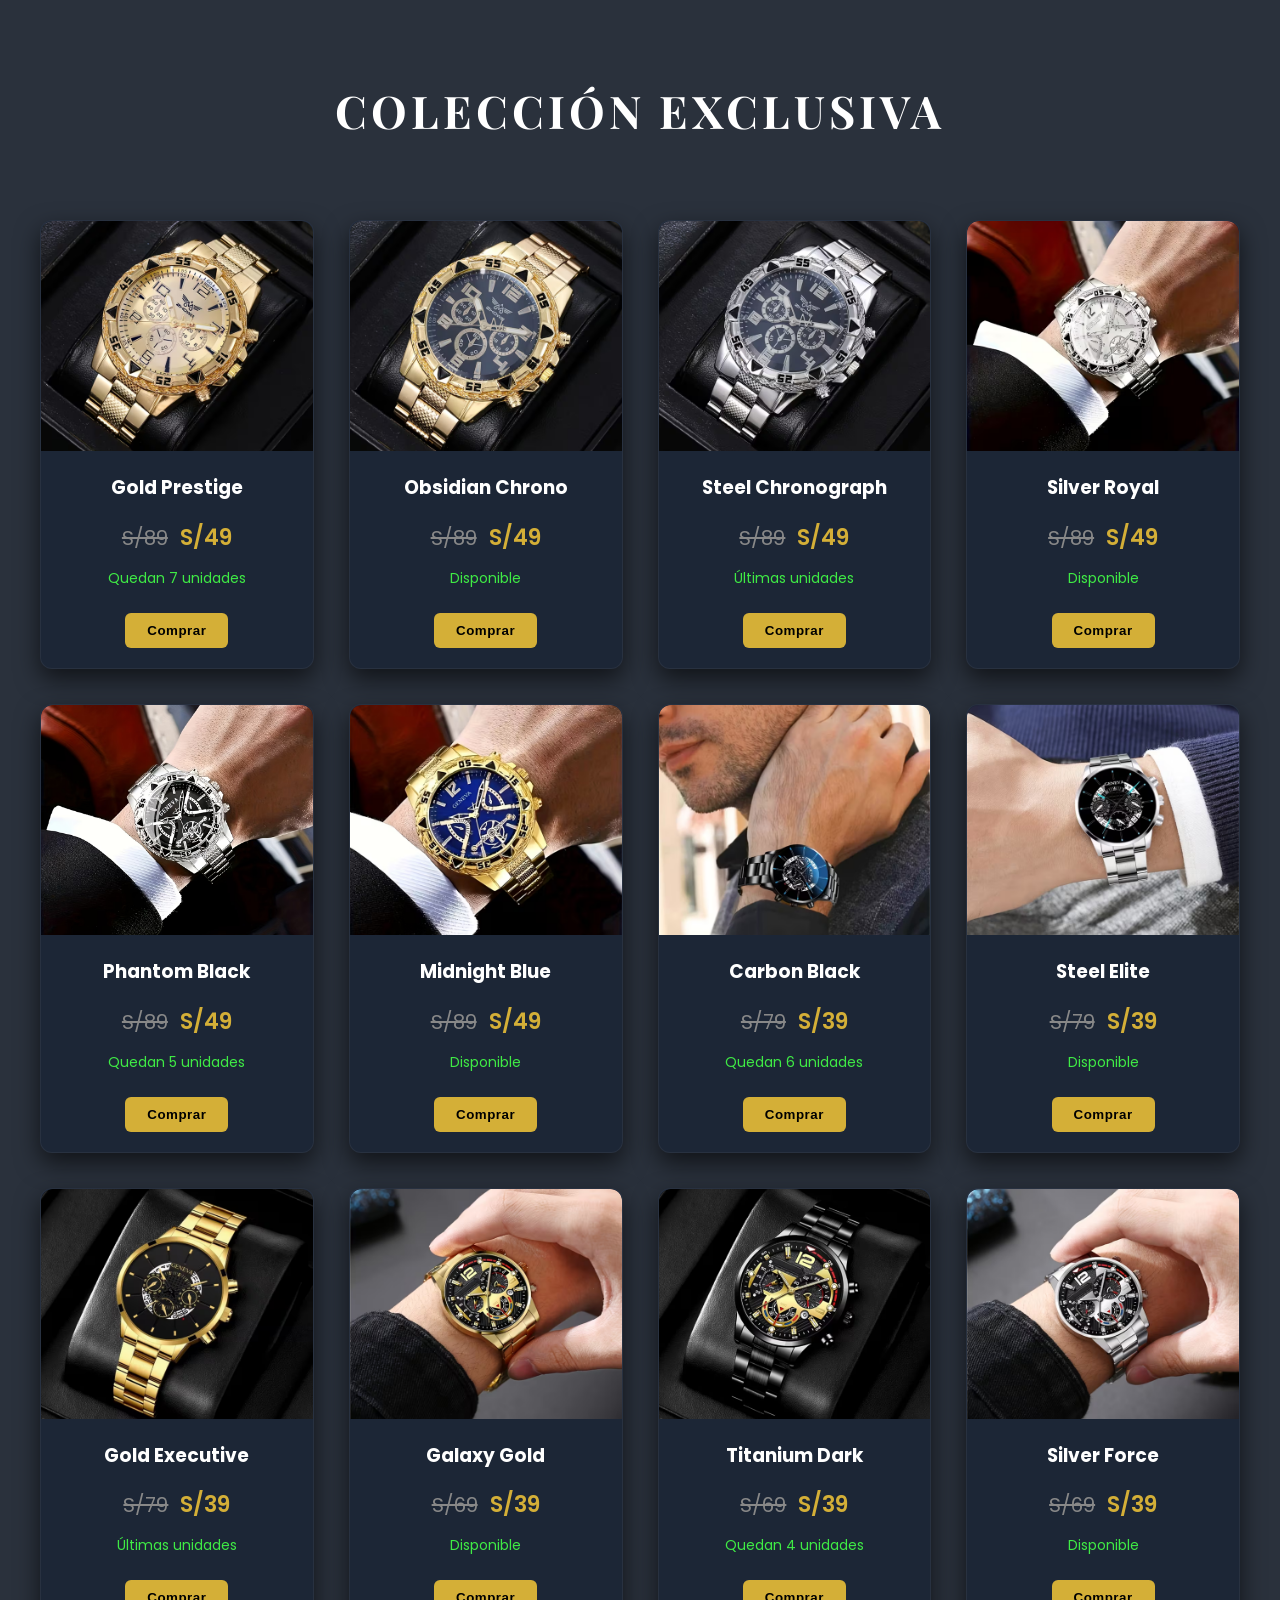
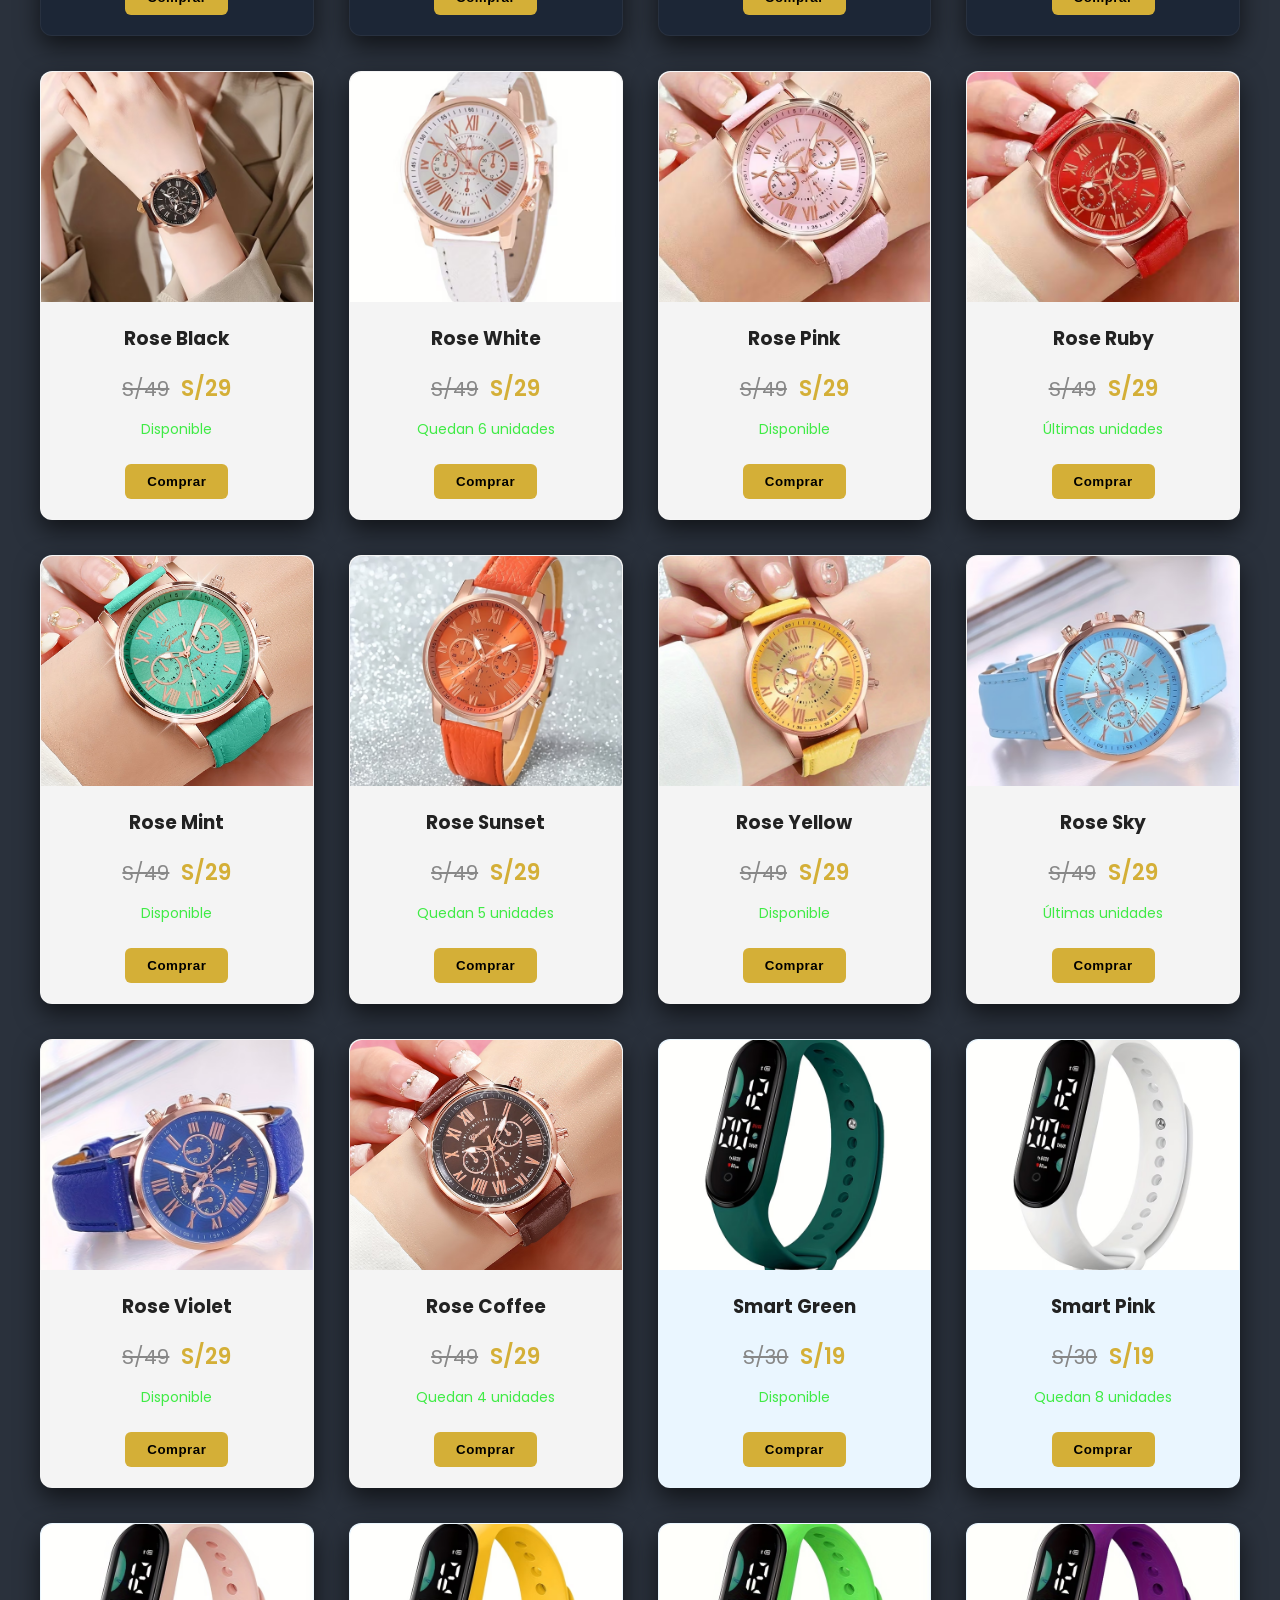
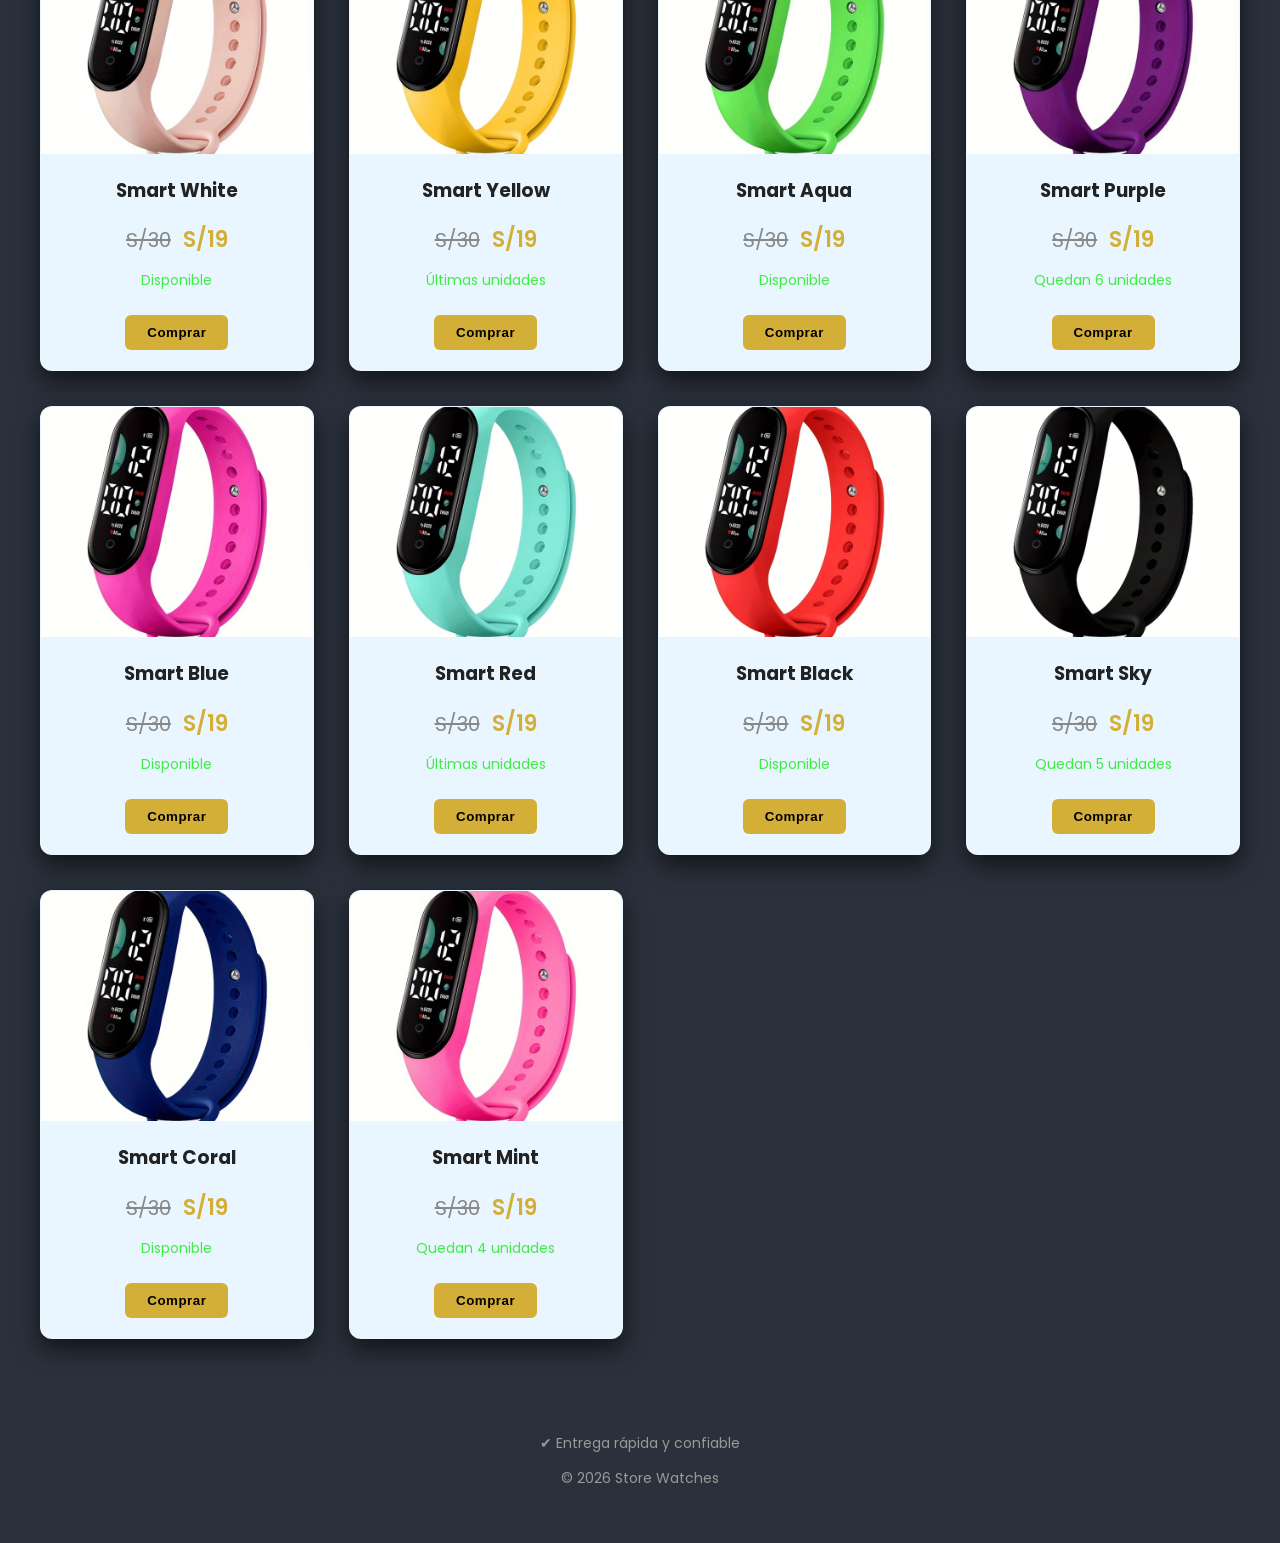
==== commit 5a5ddab0: "Update index.html" ====
--- a/index.html
+++ b/index.html
@@ -53,7 +53,7 @@
 <h3>Gold Prestige</h3>
 <div class="precios">
 <span class="precio-antiguo">S/89</span>
-<span class="precio-nuevo">S/59</span>
+<span class="precio-nuevo">S/49</span>
 </div>
 <p class="stock">Quedan 7 unidades</p>
 <button onclick="comprar('Gold Prestige','59')">Comprar</button>
@@ -65,7 +65,7 @@
 <h3>Obsidian Chrono</h3>
 <div class="precios">
 <span class="precio-antiguo">S/89</span>
-<span class="precio-nuevo">S/59</span>
+<span class="precio-nuevo">S/49</span>
 </div>
 <p class="stock">Disponible</p>
 <button onclick="comprar('Obsidian Chrono','59')">Comprar</button>
@@ -77,7 +77,7 @@
 <h3>Steel Chronograph</h3>
 <div class="precios">
 <span class="precio-antiguo">S/89</span>
-<span class="precio-nuevo">S/59</span>
+<span class="precio-nuevo">S/49</span>
 </div>
 <p class="stock">Últimas unidades</p>
 <button onclick="comprar('Steel Chronograph','59')">Comprar</button>
@@ -89,7 +89,7 @@
 <h3>Silver Royal</h3>
 <div class="precios">
 <span class="precio-antiguo">S/89</span>
-<span class="precio-nuevo">S/59</span>
+<span class="precio-nuevo">S/49</span>
 </div>
 <p class="stock">Disponible</p>
 <button onclick="comprar('Silver Royal','59')">Comprar</button>
@@ -101,7 +101,7 @@
 <h3>Phantom Black</h3>
 <div class="precios">
 <span class="precio-antiguo">S/89</span>
-<span class="precio-nuevo">S/59</span>
+<span class="precio-nuevo">S/49</span>
 </div>
 <p class="stock">Quedan 5 unidades</p>
 <button onclick="comprar('Phantom Black','59')">Comprar</button>
@@ -113,7 +113,7 @@
 <h3>Midnight Blue</h3>
 <div class="precios">
 <span class="precio-antiguo">S/89</span>
-<span class="precio-nuevo">S/59</span>
+<span class="precio-nuevo">S/49</span>
 </div>
 <p class="stock">Disponible</p>
 <button onclick="comprar('Midnight Blue','59')">Comprar</button>
@@ -125,7 +125,7 @@
 <h3>Carbon Black</h3>
 <div class="precios">
 <span class="precio-antiguo">S/79</span>
-<span class="precio-nuevo">S/49</span>
+<span class="precio-nuevo">S/39</span>
 </div>
 <p class="stock">Quedan 6 unidades</p>
 <button onclick="comprar('Carbon Black','49')">Comprar</button>
@@ -137,7 +137,7 @@
 <h3>Steel Elite</h3>
 <div class="precios">
 <span class="precio-antiguo">S/79</span>
-<span class="precio-nuevo">S/49</span>
+<span class="precio-nuevo">S/39</span>
 </div>
 <p class="stock">Disponible</p>
 <button onclick="comprar('Steel Elite','49')">Comprar</button>
@@ -149,7 +149,7 @@
 <h3>Gold Executive</h3>
 <div class="precios">
 <span class="precio-antiguo">S/79</span>
-<span class="precio-nuevo">S/49</span>
+<span class="precio-nuevo">S/39</span>
 </div>
 <p class="stock">Últimas unidades</p>
 <button onclick="comprar('Gold Executive','49')">Comprar</button>
--- a/styles.css
+++ b/styles.css
@@ -1,5 +1,5 @@
 body{
-background:#0f1621;
+background:#2a313c;
 color:white;
 font-family:Poppins;
 margin:0;
@@ -32,7 +32,7 @@
 /* tarjeta producto */
 
 .producto{
-background:#0b111a;
+background:#1c2636;
 border-radius:12px;
 border:1px solid rgba(255,255,255,0.05);
 text-align:center;
@@ -41,9 +41,6 @@
 position:relative;
 overflow:hidden;
 transition:transform 0.4s ease, box-shadow 0.4s ease;
-}
-.producto:hover{
-transform:translateY(-8px);
 }
 
 .destacado{
@@ -108,7 +105,7 @@
 /* stock */
 
 .stock{
-color:#ff6a6a;
+color:#3feb45;
 font-size:14px;
 }
 
